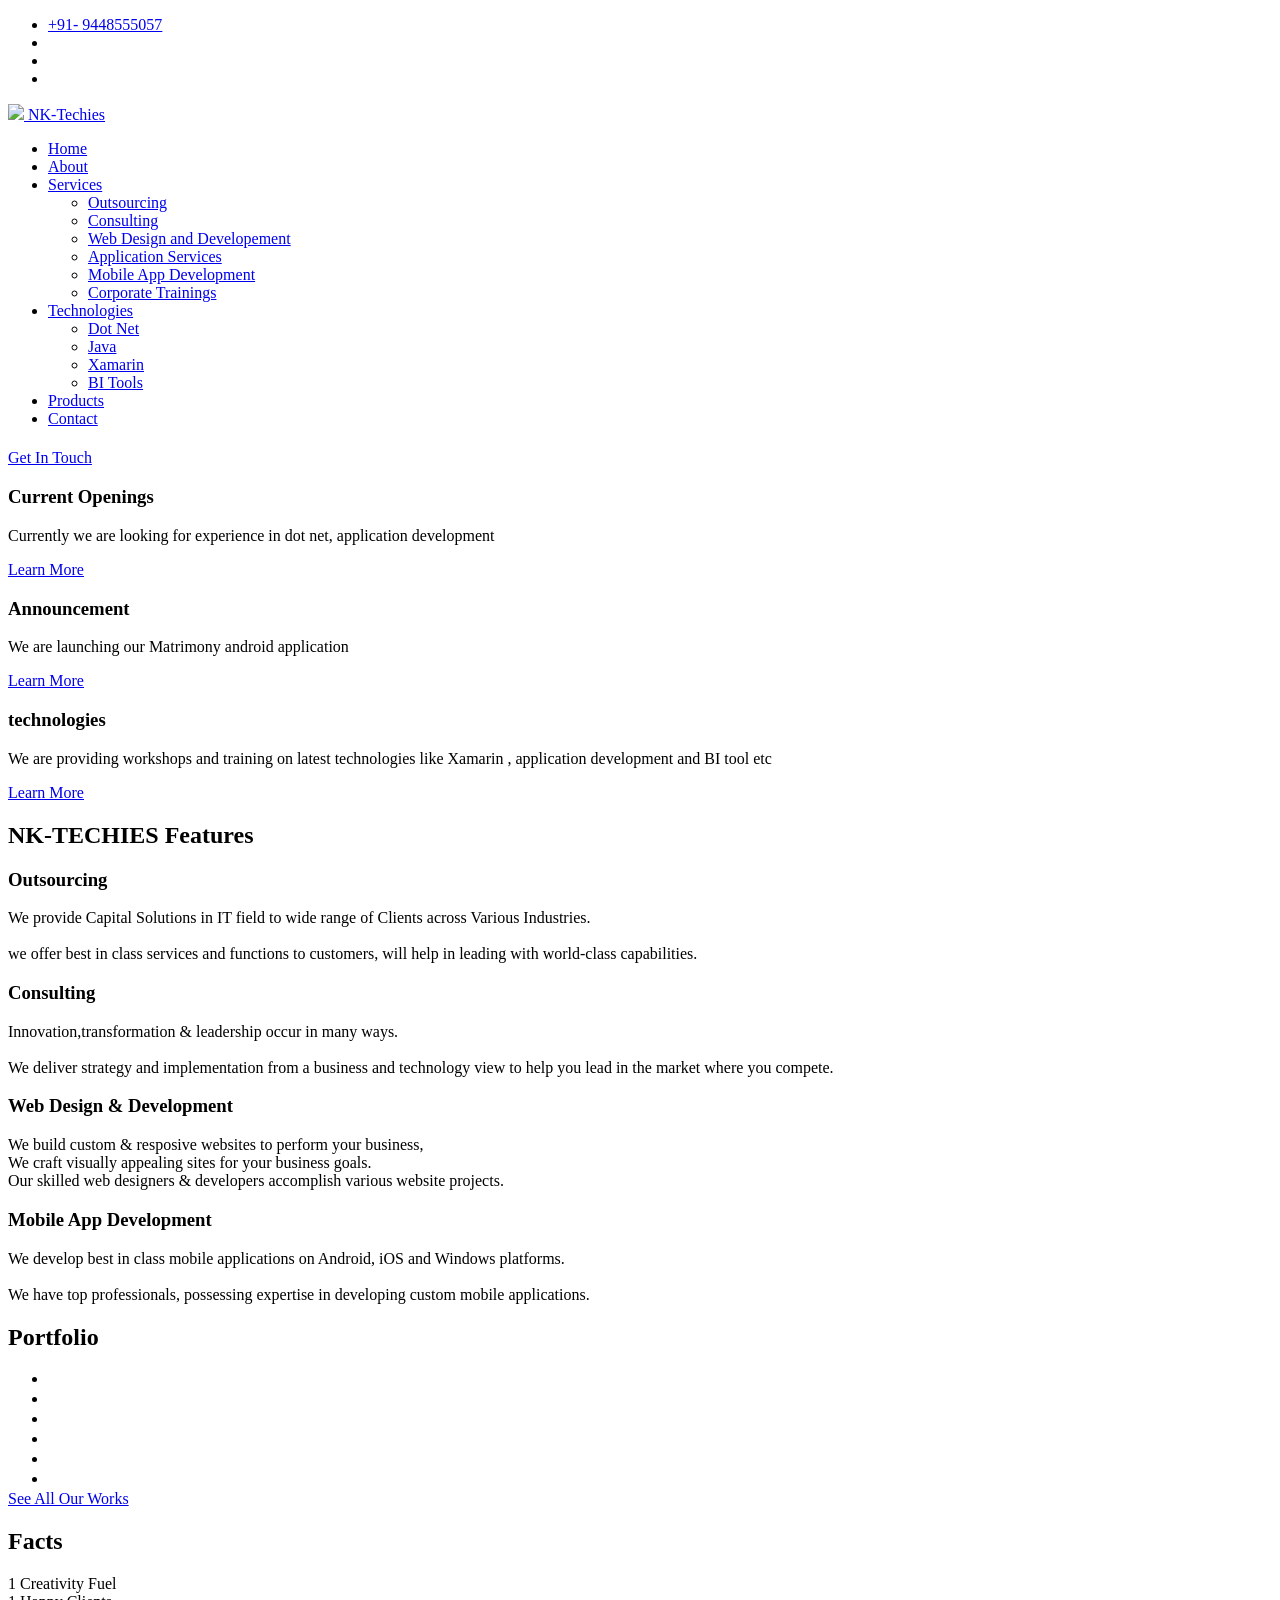
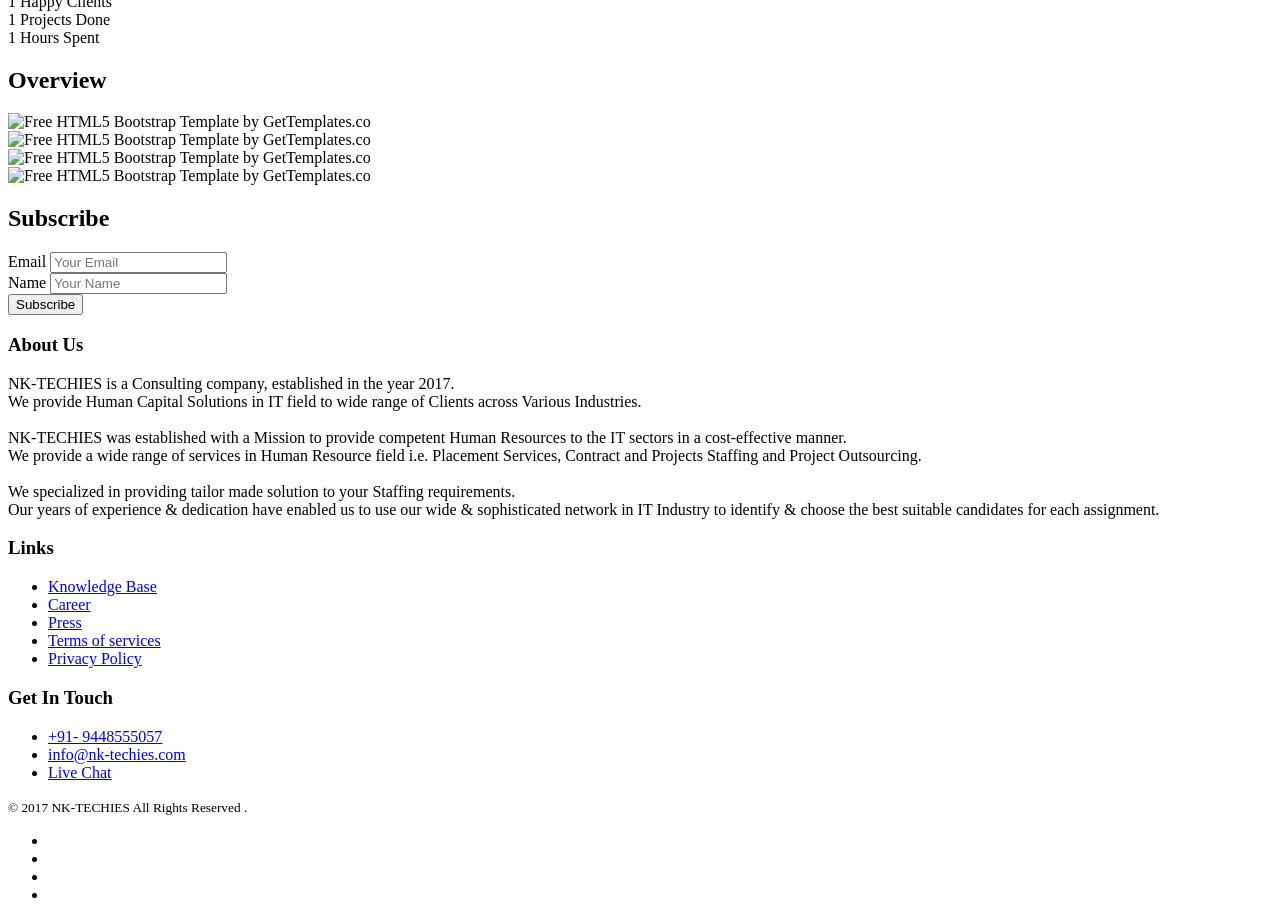
==== index.html @ 0dbfca20 "Add files via upload" ====
<!DOCTYPE HTML>
<!--
	NK-TECHIES by gettemplates.co
	Twitter: http://twitter.com/gettemplateco
	URL: http://gettemplates.co
-->
<html>
	<head>
	<meta charset="utf-8">
	<meta http-equiv="X-UA-Compatible" content="IE=edge">
	<title>NK-TECHIES &mdash; Free Website Template, Free HTML5 Template by gettemplates.co</title>
	<meta name="viewport" content="width=device-width, initial-scale=1">
	<meta name="description" content="Free HTML5 Website Template by gettemplates.co" />
	<meta name="keywords" content="free website templates, free html5, free template, free bootstrap, free website template, html5, css3, mobile first, responsive" />
	<meta name="author" content="gettemplates.co" />

  	<!-- Facebook and Twitter integration -->
	<meta property="og:title" content=""/>
	<meta property="og:image" content=""/>
	<meta property="og:url" content=""/>
	<meta property="og:site_name" content=""/>
	<meta property="og:description" content=""/>
	<meta name="twitter:title" content="" />
	<meta name="twitter:image" content="" />
	<meta name="twitter:url" content="" />
	<meta name="twitter:card" content="" />

	<!-- <link href="https://fonts.googleapis.com/css?family=Droid+Sans" rel="stylesheet"> -->
	
	<!-- Animate.css -->
	<link rel="stylesheet" href="css/animate.css">
	<!-- Icomoon Icon Fonts-->
	<link rel="stylesheet" href="css/icomoon.css">
	<!-- Themify Icons-->
	<link rel="stylesheet" href="css/themify-icons.css">
	<!-- Bootstrap  -->
	<link rel="stylesheet" href="css/bootstrap.css">

	<!-- Magnific Popup -->
	<link rel="stylesheet" href="css/magnific-popup.css">

	<!-- Owl Carousel  -->
	<link rel="stylesheet" href="css/owl.carousel.min.css">
	<link rel="stylesheet" href="css/owl.theme.default.min.css">

	<!-- Theme style  -->
	<link rel="stylesheet" href="css/style.css">

	<!-- Modernizr JS -->
	<script src="js/modernizr-2.6.2.min.js"></script>
	<!-- FOR IE9 below -->
	<!--[if lt IE 9]>
	<script src="js/respond.min.js"></script>
	<![endif]-->

	</head>
	<body>
		
	<div class="gtco-loader"></div>
	
	<div id="page">
	<nav class="gtco-nav" role="navigation">
		<div class="gtco-container">
			<div class="row">
				<div class="col-md-12 text-right gtco-contact">
					<ul class="">
						<li><a href="#"><i class="ti-mobile"></i> +91- 9448555057 </a></li>
						<li><a href="http://twitter.com/"><i class="ti-twitter-alt"></i> </a></li>
						<li><a href="Mspatil@gmail.com/"><i class="icon-mail2"></i></a></li>
						<li><a href="http://www.facebook.com/"><i class="ti-facebook"></i></a></li>
					</ul>
				</div>
			</div>
			<div class="row">
				<div class="col-sm-4 col-xs-12">
					<div id="gtco-logo"><a href="index.html"><img src="images/logo.png"> NK-Techies <em></em></a></div>
				</div>
				<div class="col-xs-8 text-right menu-1">
					<ul>
						<li class="active"><a href="index.html">Home</a></li>
						<li><a href="about.html">About</a></li>
						<li class="has-dropdown">
							<a href="services.html">Services</a>
							<ul class="dropdown">
								<li><a href="#">Outsourcing</a></li>
								<li><a href="#">Consulting</a></li>
								<li><a href="#">Web Design and Developement</a></li>
								<li><a href="#">Application Services</a></li>
                                <li><a href="#">Mobile App Development</a></li>
                                <li><a href="#">Corporate Trainings</a></li>
                            </ul>
						</li>
						<li class="has-dropdown">
							<a href="#">Technologies</a>
							<ul class="dropdown">
								<li><a href="#">Dot Net</a></li>
								<li><a href="#">Java</a></li>
								<li><a href="#">Xamarin</a></li>
								<li><a href="#">BI Tools</a></li>
							</ul>
						</li>
						<li><a href="portfolio.html">Products</a></li>
						<li><a href="contact.html">Contact</a></li>
					</ul>
				</div>
			</div>
			
		</div>
	</nav>

	<header id="gtco-header" class="gtco-cover" role="banner" style="background-image:url(images/img_bg_10.jpg);">
		<div class="overlay"></div>
		<div class="gtco-container">
			<div class="row">
				<div class="col-md-12 col-md-offset-0 text-left">
					<div class="display-t">
						<div class="display-tc">
							<h1 class="animate-box" data-animate-effect="fadeInUp"></h1>
							<p class="animate-box" data-animate-effect="fadeInUp"><a href="contact.html" class="btn btn-white btn-lg btn-outline">Get In Touch</a></p>
						</div>
					</div>
				</div>
			</div>
		</div>
	</header>

	<div id="gtco-features-3">
		<div class="gtco-container">
			<div class="gtco-flex">
				<div class="feature feature-1 animate-box" data-animate-effect="fadeInUp">
					<div class="feature-inner">
						<span class="icon">
							<i class="ti-search"></i>
						</span>
						<h3>Current Openings</h3>
						<p>Currently we are looking for experience in dot net, application development</p>
						<p><a href="#" class="btn btn-white btn-outline">Learn More</a></p>
					</div>
				</div>
				<div class="feature feature-2 animate-box" data-animate-effect="fadeInUp">
					<div class="feature-inner">
						<span class="icon">
							<i class="ti-announcement"></i>
						</span>
						<h3>Announcement</h3>
						<p>We are launching our Matrimony android application</p>
						<p><a href="#" class="btn btn-white btn-outline">Learn More</a></p>
					</div>
				</div>
				<div class="feature feature-3 animate-box" data-animate-effect="fadeInUp">
					<div class="feature-inner">
						<span class="icon">
							<i class="ti-timer"></i>
						</span>
						<h3>technologies</h3>
						<p>We are providing workshops and training on latest technologies like Xamarin , application development and BI tool etc</p>
						<p><a href="#" class="btn btn-white btn-outline">Learn More</a></p>
					</div>
				</div>
			</div>
		</div>
	</div>
	
	<div id="gtco-features">
		<div class="gtco-container">
			<div class="row">
				<div class="col-md-8 col-md-offset-2 text-center gtco-heading animate-box">
					<h2>NK-TECHIES Features</h2>
				</div>
			</div>
			<div class="row">
				<div class="col-md-3 col-sm-6">
					<div class="feature-center animate-box" data-animate-effect="fadeIn">
						<span class="icon">
							<i class="ti-vector"></i>
						</span>
						<h3>Outsourcing</h3>
						<p>We provide Capital Solutions in IT field to wide range of Clients across Various Industries.<br><br> we offer best in class services and functions to customers, will help in leading with world-class capabilities. 
</p>
					</div>
				</div>
				<div class="col-md-3 col-sm-6">
					<div class="feature-center animate-box" data-animate-effect="fadeIn">
						<span class="icon">
							<i class="ti-tablet"></i>
						</span>
						<h3>Consulting</h3>
						<p>Innovation,transformation & leadership occur in many ways.<br><br>We deliver strategy and implementation from a business and technology view to help you lead in the market where you compete.</p>
					</div>
				</div>
				<div class="col-md-3 col-sm-6">
					<div class="feature-center animate-box" data-animate-effect="fadeIn">
						<span class="icon">
							<i class="ti-settings"></i>
						</span>
						<h3>Web Design & Development</h3>
						<p>We build custom & resposive websites to perform your business,<br>We craft visually appealing sites for your business goals.<br>Our skilled web designers & developers accomplish various website projects.</p></p>
					</div>
				</div>
				<div class="col-md-3 col-sm-6">
					<div class="feature-center animate-box" data-animate-effect="fadeIn">
						<span class="icon">
							<i class="ti-ruler-pencil"></i>
						</span>
						<h3>Mobile App Development</h3>
						<p>We develop best in class mobile applications on Android, iOS and Windows platforms.<br><br>We have top professionals, possessing expertise in developing custom mobile applications.</p>
					</div>
				</div>
			</div>
		</div>
	</div>

	<div id="gtco-portfolio" class="gtco-section">
		<div class="gtco-container">
			<div class="row">
				<div class="col-md-8 col-md-offset-2 text-center gtco-heading animate-box">
					<h2>Portfolio</h2>
				</div>
			</div>

			<div class="row row-pb-md">
				<div class="col-md-12">
					<ul id="gtco-portfolio-list">
						<li class="two-third animate-box" data-animate-effect="fadeIn" style="background-image: url(images/img_13.jpg); "> 
							<a href="#" class="color-1">
								<div class="case-studies-summary">
								</div>
							</a>
						</li>
						<li class="one-third animate-box" data-animate-effect="fadeIn" style="background-image: url(images/img_14.jpg); ">
							<a href="#" class="color-2">
								<div class="case-studies-summary">
								</div>
							</a>
						</li>


						<li class="one-half animate-box" data-animate-effect="fadeIn" style="background-image: url(images/img_12.jpg); ">
							<a href="#" class="color-3">
								<div class="case-studies-summary">
								</div>
							</a>
						</li>
						<li class="one-half animate-box" data-animate-effect="fadeIn" style="background-image: url(images/img_11.jpg); ">
							<a href="#" class="color-4">
								<div class="case-studies-summary">
								</div>
							</a>
						</li>

						<li class="one-third animate-box" data-animate-effect="fadeIn" style="background-image: url(images/img_16.jpg); "> 
							<a href="#" class="color-5">
								<div class="case-studies-summary">
								</div>
							</a>
						</li>
						<li class="two-third animate-box" data-animate-effect="fadeIn" style="background-image: url(images/img_15.jpg); ">
							<a href="#" class="color-6">
								<div class="case-studies-summary">
								</div>
							</a>
						</li>
					</ul>		
				</div>
			</div>

			<div class="row">
				<div class="col-md-4 col-md-offset-4 text-center animate-box">
					<a href="#" class="btn btn-white btn-outline btn-lg btn-block">See All Our Works</a>
				</div>
			</div>

			
		</div>
	</div>

	<div id="gtco-counter" class="gtco-section">
		<div class="gtco-container">

			<div class="row">
				<div class="col-md-8 col-md-offset-2 text-center gtco-heading animate-box">
					<h2>Facts</h2>
				</div>
			</div>

			<div class="row">
				
				<div class="col-md-3 col-sm-6 animate-box" data-animate-effect="fadeInLeft">
					<div class="feature-center">
						<span class="icon">
							<i class="ti-settings"></i>
						</span>
						<span class="counter js-counter" data-from="0" data-to="22070" data-speed="5000" data-refresh-interval="50">1</span>
						<span class="counter-label">Creativity Fuel</span>

					</div>
				</div>
				<div class="col-md-3 col-sm-6 animate-box" data-animate-effect="fadeInLeft">
					<div class="feature-center">
						<span class="icon">
							<i class="ti-face-smile"></i>
						</span>
						<span class="counter js-counter" data-from="0" data-to="97" data-speed="5000" data-refresh-interval="50">1</span>
						<span class="counter-label">Happy Clients</span>
					</div>
				</div>
				<div class="col-md-3 col-sm-6 animate-box" data-animate-effect="fadeInLeft">
					<div class="feature-center">
						<span class="icon">
							<i class="ti-briefcase"></i>
						</span>
						<span class="counter js-counter" data-from="0" data-to="402" data-speed="5000" data-refresh-interval="50">1</span>
						<span class="counter-label">Projects Done</span>
					</div>
				</div>
				<div class="col-md-3 col-sm-6 animate-box" data-animate-effect="fadeInLeft">
					<div class="feature-center">
						<span class="icon">
							<i class="ti-time"></i>
						</span>
						<span class="counter js-counter" data-from="0" data-to="212023" data-speed="5000" data-refresh-interval="50">1</span>
						<span class="counter-label">Hours Spent</span>

					</div>
				</div>
					
			</div>
		</div>
	</div>

	<div id="gtco-products">
		<div class="gtco-container">
			<div class="row animate-box">
				<div class="col-md-8 col-md-offset-2 text-center gtco-heading animate-box">
					<h2>Overview</h2>
				</div>
			</div>
			<div class="row animate-box">
				<div class="owl-carousel owl-carousel-carousel">
					<div class="item">
						<img src="images/img_7.jpg" alt="Free HTML5 Bootstrap Template by GetTemplates.co">
					</div>
					<div class="item">
						<img src="images/img_8.jpg" alt="Free HTML5 Bootstrap Template by GetTemplates.co">
					</div>
					<div class="item">
						<img src="images/img_9.jpg" alt="Free HTML5 Bootstrap Template by GetTemplates.co">
					</div>
					<div class="item">
						<img src="images/img_10.jpg" alt="Free HTML5 Bootstrap Template by GetTemplates.co">
					</div>
				</div>
			</div>
		</div>
	</div>

	

	<div id="gtco-subscribe">
		<div class="gtco-container">
			<div class="row animate-box">
				<div class="col-md-8 col-md-offset-2 text-center gtco-heading">
					<h2>Subscribe</h2>
				</div>
			</div>
			<div class="row animate-box">
				<div class="col-md-12">
					<form class="form-inline">
						<div class="col-md-4 col-sm-4">
							<div class="form-group">
								<label for="email" class="sr-only">Email</label>
								<input type="email" class="form-control" id="email" placeholder="Your Email">
							</div>
						</div>
						<div class="col-md-4 col-sm-4">
							<div class="form-group">
								<label for="name" class="sr-only">Name</label>
								<input type="text" class="form-control" id="name" placeholder="Your Name">
							</div>
						</div>
						<div class="col-md-4 col-sm-4">
							<button type="submit" class="btn btn-default btn-block">Subscribe</button>
						</div>
					</form>
				</div>
			</div>
		</div>
	</div>

	<footer id="gtco-footer" role="contentinfo">
		<div class="gtco-container">
			<div class="row row-p	b-md">

				<div class="col-md-4">
					<div class="gtco-widget">
						<h3>About Us</h3>
<p>NK-TECHIES is a Consulting company, established in the year 2017.<br> We provide Human Capital Solutions in IT field to wide range of Clients across Various Industries.<br><br>NK-TECHIES was established with a Mission to provide competent Human Resources to the IT sectors in a cost-effective manner.<br>We provide a wide range of services in Human Resource field i.e. Placement Services, Contract and Projects Staffing and Project Outsourcing.<br><br>We specialized in providing tailor made solution to your Staffing requirements.<BR>Our years of experience & dedication have enabled us to use our wide & sophisticated network in IT Industry to identify & choose the best suitable candidates for each assignment.</p>
					</div>
				</div>

				<div class="col-md-4 col-md-push-1">
					<div class="gtco-widget">
						<h3>Links</h3>
						<ul class="gtco-footer-links">
							<li><a href="#">Knowledge Base</a></li>
							<li><a href="#">Career</a></li>
							<li><a href="#">Press</a></li>
							<li><a href="#">Terms of services</a></li>
							<li><a href="#">Privacy Policy</a></li>
						</ul>
					</div>
				</div>

				<div class="col-md-4">
					<div class="gtco-widget">
						<h3>Get In Touch</h3>
						<ul class="gtco-quick-contact">
							<li><a href="#"><i class="icon-phone"></i>+91- 9448555057</a></li>
							<li><a href="#"><i class="icon-mail2"></i> info@nk-techies.com</a></li>
							<li><a href="#"><i class="icon-chat"></i> Live Chat</a></li>
						</ul>
					</div>
				</div>

			</div>

			<div class="row copyright">
				<div class="col-md-12">
					<p class="pull-left">
						<small class="block">&copy; 2017 NK-TECHIES All Rights Reserved .</small> 
					</p>
					<p class="pull-right">
						<ul class="gtco-social-icons pull-right">
							<li><a href="#"><i class="icon-twitter"></i></a></li>
							<li><a href="#"><i class="icon-facebook"></i></a></li>
							<li><a href="#"><i class="icon-linkedin"></i></a></li>
							<li><a href="#"><i class="icon-dribbble"></i></a></li>
						</ul>
					</p>
				</div>
			</div>

		</div>
	</footer>
	</div>

	<div class="gototop js-top">
		<a href="#" class="js-gotop"><i class="icon-arrow-up"></i></a>
	</div>
	
	<!-- jQuery -->
	<script src="js/jquery.min.js"></script>
	<!-- jQuery Easing -->
	<script src="js/jquery.easing.1.3.js"></script>
	<!-- Bootstrap -->
	<script src="js/bootstrap.min.js"></script>
	<!-- Waypoints -->
	<script src="js/jquery.waypoints.min.js"></script>
	<!-- Carousel -->
	<script src="js/owl.carousel.min.js"></script>
	<!-- countTo -->
	<script src="js/jquery.countTo.js"></script>
	<!-- Magnific Popup -->
	<script src="js/jquery.magnific-popup.min.js"></script>
	<script src="js/magnific-popup-options.js"></script>
	<!-- Main -->
	<script src="js/main.js"></script>

	</body>
</html>
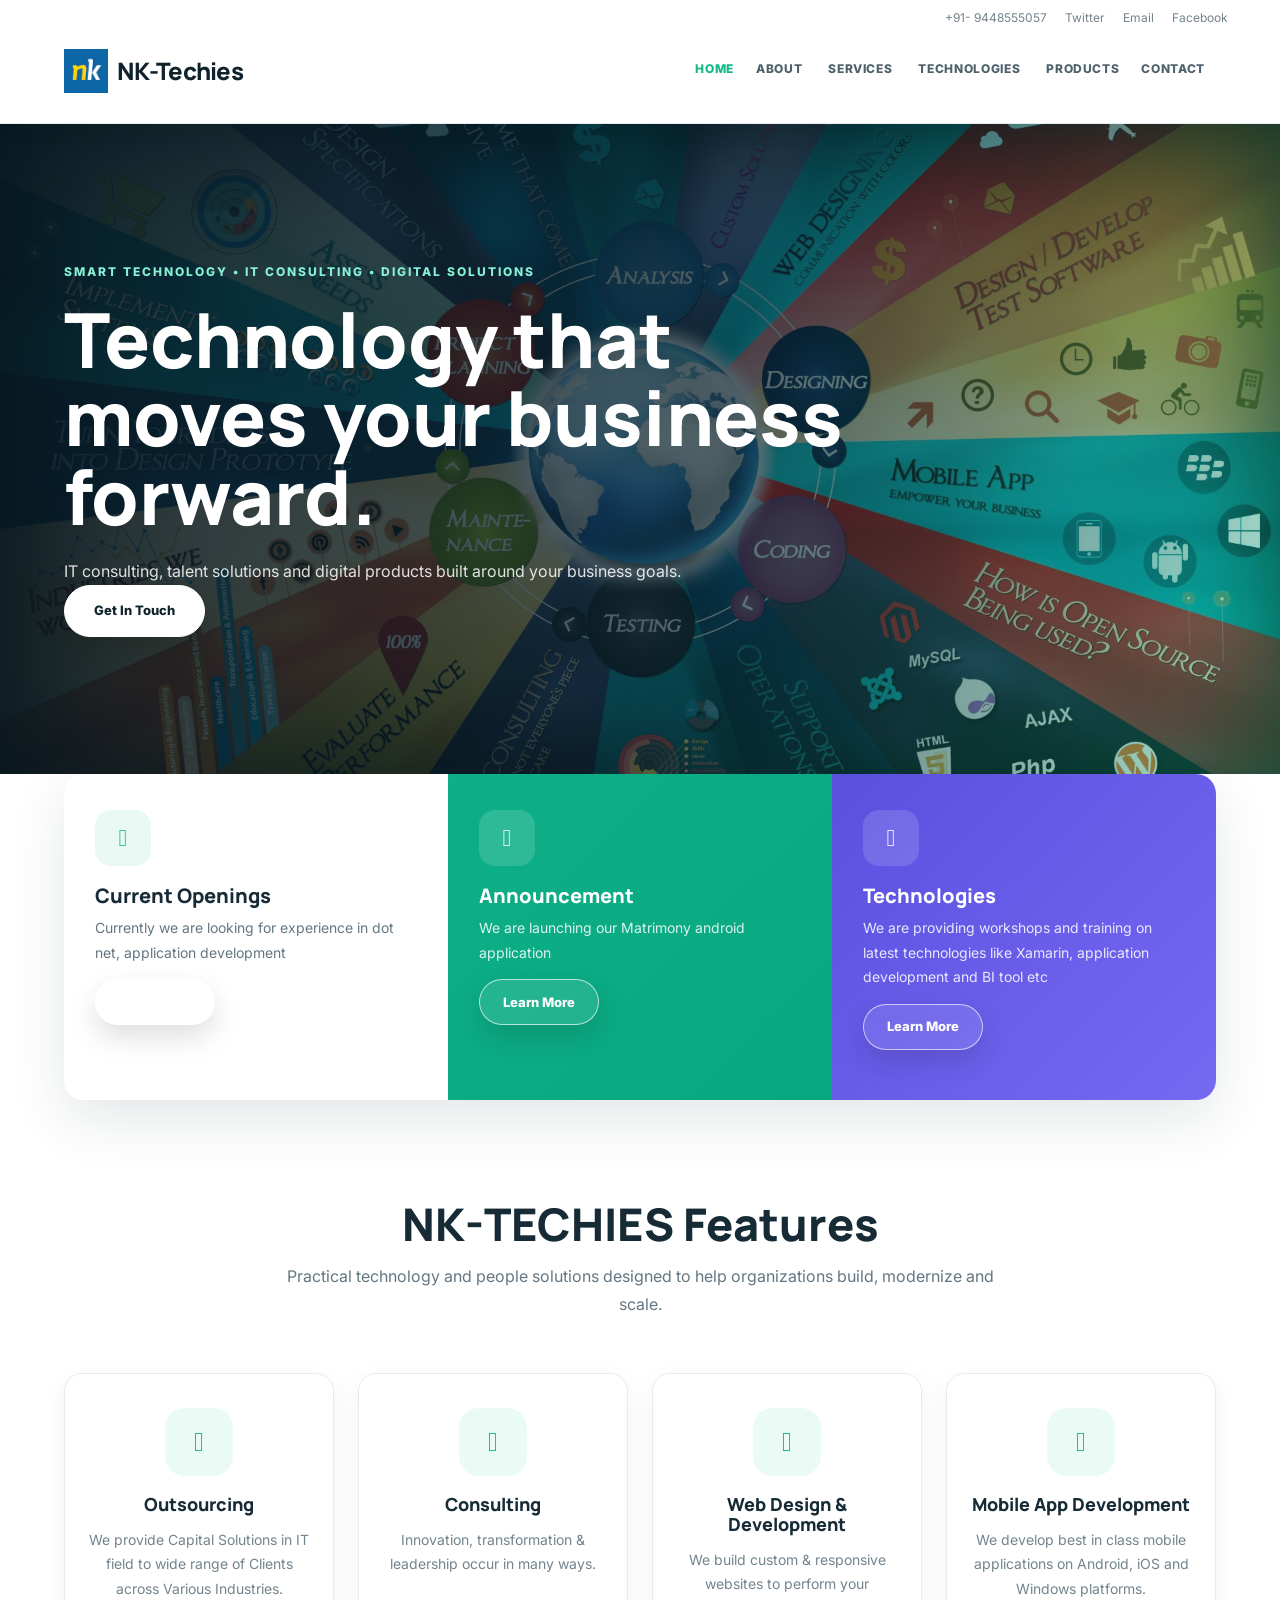
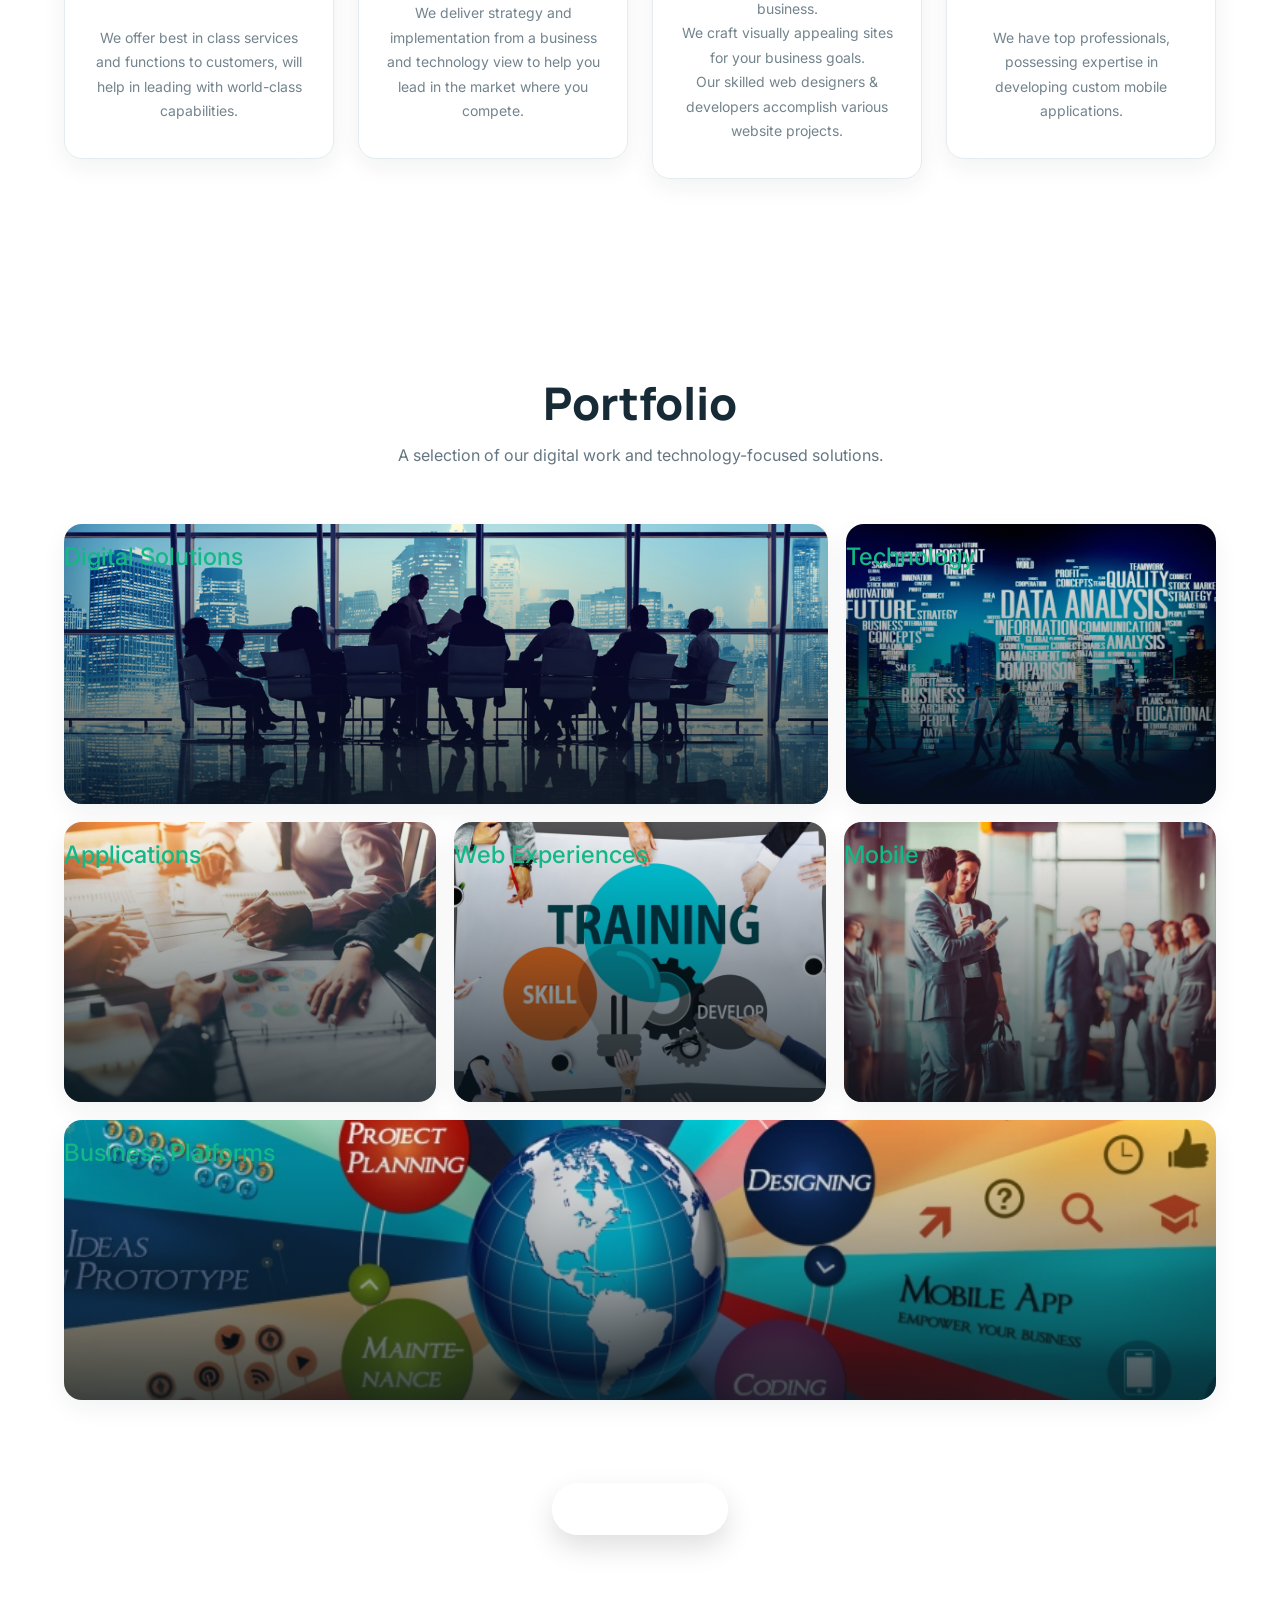
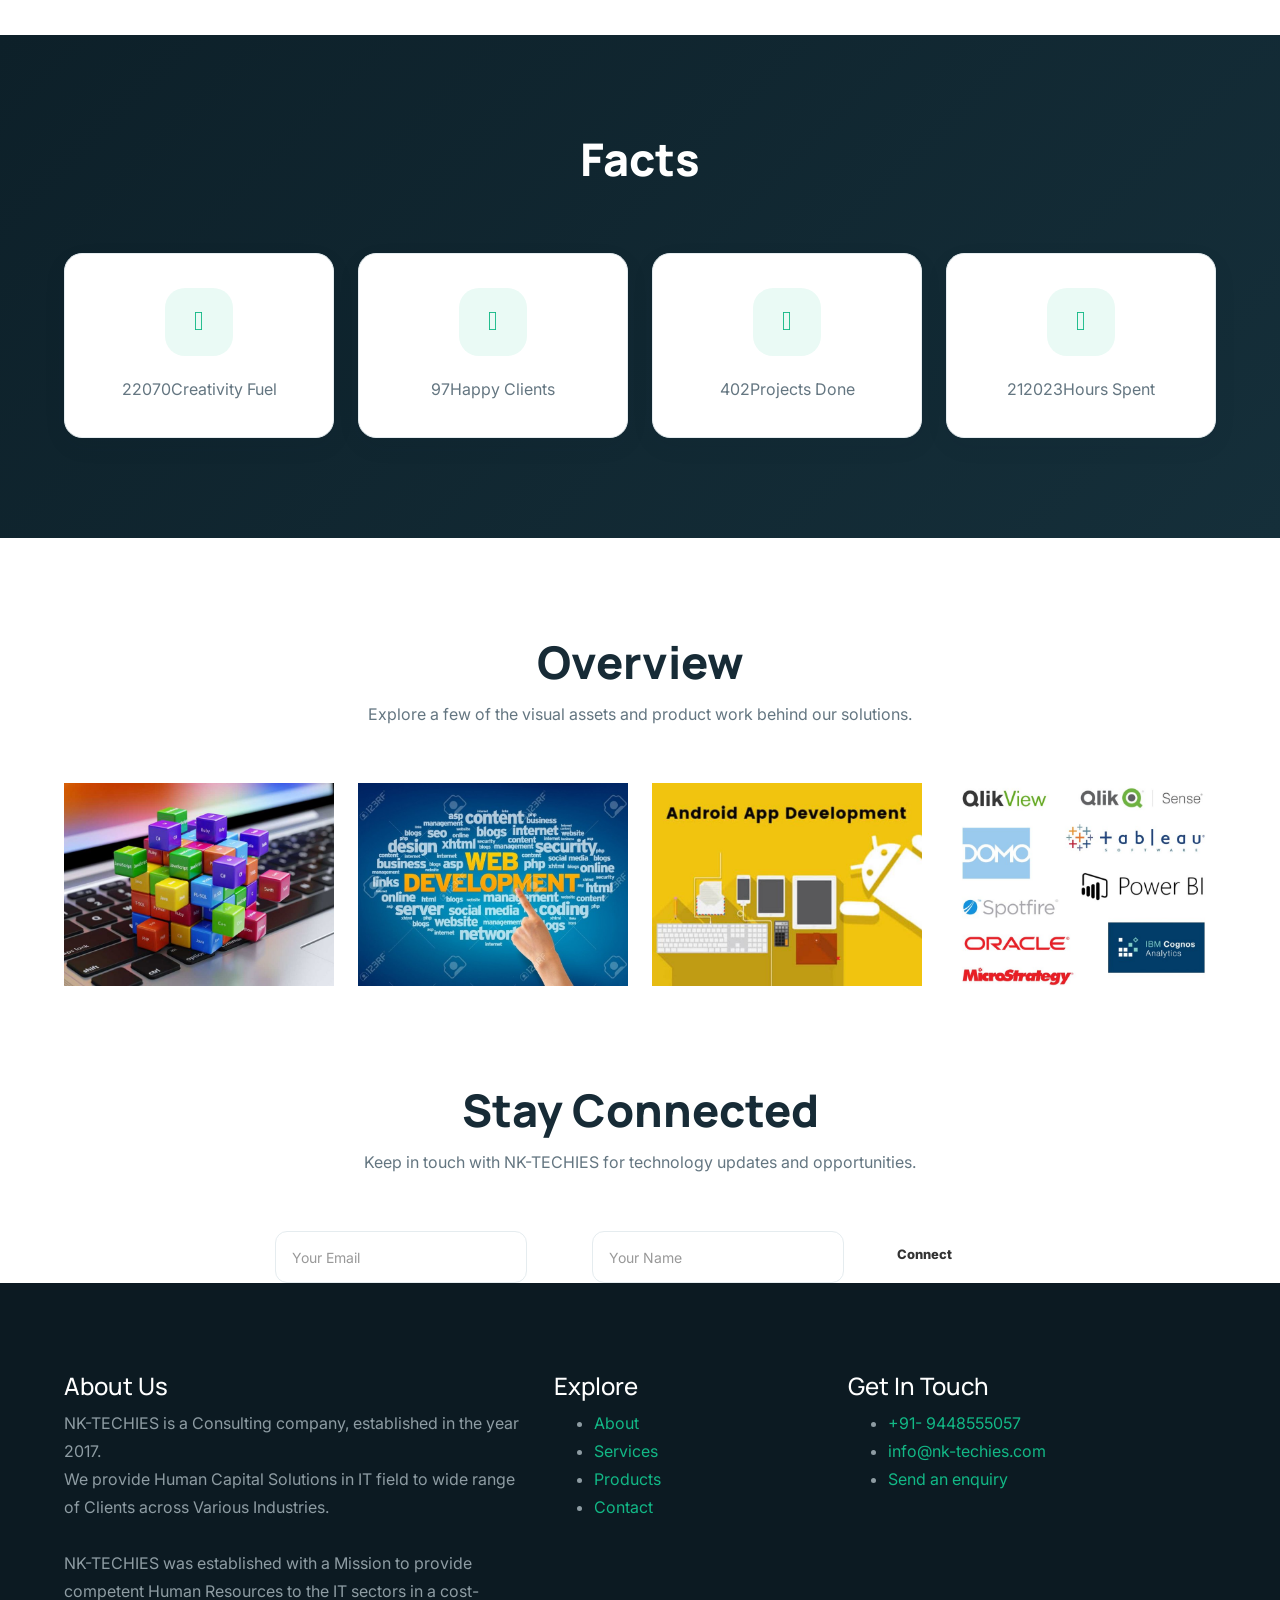
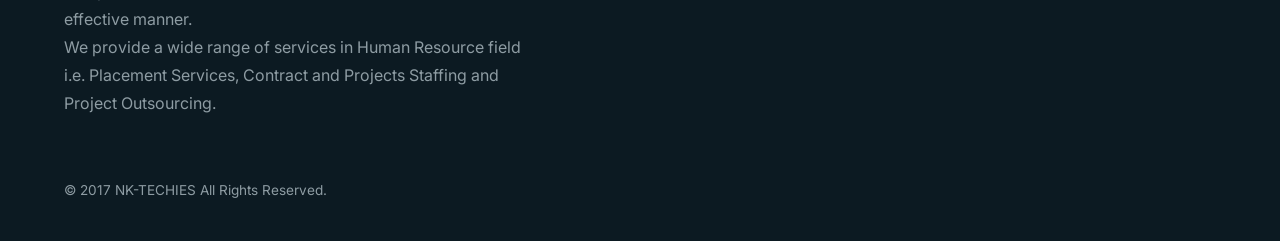
==== commit 3572a75f: "Modernize homepage and fix asset paths" ====
--- a/index.html
+++ b/index.html
@@ -1,471 +1,80 @@
 <!DOCTYPE HTML>
-<!--
-	NK-TECHIES by gettemplates.co
-	Twitter: http://twitter.com/gettemplateco
-	URL: http://gettemplates.co
--->
+<!-- NK-TECHIES modernized website -->
 <html>
 	<head>
 	<meta charset="utf-8">
-	<meta http-equiv="X-UA-Compatible" content="IE=edge">
-	<title>NK-TECHIES &mdash; Free Website Template, Free HTML5 Template by gettemplates.co</title>
 	<meta name="viewport" content="width=device-width, initial-scale=1">
-	<meta name="description" content="Free HTML5 Website Template by gettemplates.co" />
-	<meta name="keywords" content="free website templates, free html5, free template, free bootstrap, free website template, html5, css3, mobile first, responsive" />
-	<meta name="author" content="gettemplates.co" />
-
-  	<!-- Facebook and Twitter integration -->
-	<meta property="og:title" content=""/>
-	<meta property="og:image" content=""/>
-	<meta property="og:url" content=""/>
-	<meta property="og:site_name" content=""/>
-	<meta property="og:description" content=""/>
-	<meta name="twitter:title" content="" />
-	<meta name="twitter:image" content="" />
-	<meta name="twitter:url" content="" />
-	<meta name="twitter:card" content="" />
-
-	<!-- <link href="https://fonts.googleapis.com/css?family=Droid+Sans" rel="stylesheet"> -->
-	
-	<!-- Animate.css -->
-	<link rel="stylesheet" href="css/animate.css">
-	<!-- Icomoon Icon Fonts-->
-	<link rel="stylesheet" href="css/icomoon.css">
-	<!-- Themify Icons-->
-	<link rel="stylesheet" href="css/themify-icons.css">
-	<!-- Bootstrap  -->
-	<link rel="stylesheet" href="css/bootstrap.css">
-
-	<!-- Magnific Popup -->
-	<link rel="stylesheet" href="css/magnific-popup.css">
-
-	<!-- Owl Carousel  -->
-	<link rel="stylesheet" href="css/owl.carousel.min.css">
-	<link rel="stylesheet" href="css/owl.theme.default.min.css">
-
-	<!-- Theme style  -->
+	<title>NK-TECHIES | IT Consulting & Digital Solutions</title>
+	<meta name="description" content="NK-TECHIES provides IT consulting, human capital solutions, web and mobile application development, outsourcing and technology training.">
+	<meta name="theme-color" content="#10232d">
+	<link rel="stylesheet" href="animate.css">
+	<link rel="stylesheet" href="icomoon.css">
+	<link rel="stylesheet" href="themify-icons.css">
+	<link rel="stylesheet" href="bootstrap.css">
+	<link rel="stylesheet" href="magnific-popup.css">
+	<link rel="stylesheet" href="owl.carousel.min.css">
+	<link rel="stylesheet" href="owl.theme.default.min.css">
 	<link rel="stylesheet" href="css/style.css">
-
-	<!-- Modernizr JS -->
-	<script src="js/modernizr-2.6.2.min.js"></script>
-	<!-- FOR IE9 below -->
-	<!--[if lt IE 9]>
-	<script src="js/respond.min.js"></script>
-	<![endif]-->
-
 	</head>
 	<body>
-		
-	<div class="gtco-loader"></div>
-	
 	<div id="page">
 	<nav class="gtco-nav" role="navigation">
 		<div class="gtco-container">
 			<div class="row">
-				<div class="col-md-12 text-right gtco-contact">
-					<ul class="">
-						<li><a href="#"><i class="ti-mobile"></i> +91- 9448555057 </a></li>
-						<li><a href="http://twitter.com/"><i class="ti-twitter-alt"></i> </a></li>
-						<li><a href="Mspatil@gmail.com/"><i class="icon-mail2"></i></a></li>
-						<li><a href="http://www.facebook.com/"><i class="ti-facebook"></i></a></li>
-					</ul>
-				</div>
+				<div class="col-md-12 text-right gtco-contact"><ul><li><a href="tel:+919448555057">+91- 9448555057</a></li><li><a href="#">Twitter</a></li><li><a href="mailto:info@nk-techies.com">Email</a></li><li><a href="#">Facebook</a></li></ul></div>
 			</div>
 			<div class="row">
-				<div class="col-sm-4 col-xs-12">
-					<div id="gtco-logo"><a href="index.html"><img src="images/logo.png"> NK-Techies <em></em></a></div>
-				</div>
-				<div class="col-xs-8 text-right menu-1">
-					<ul>
-						<li class="active"><a href="index.html">Home</a></li>
-						<li><a href="about.html">About</a></li>
-						<li class="has-dropdown">
-							<a href="services.html">Services</a>
-							<ul class="dropdown">
-								<li><a href="#">Outsourcing</a></li>
-								<li><a href="#">Consulting</a></li>
-								<li><a href="#">Web Design and Developement</a></li>
-								<li><a href="#">Application Services</a></li>
-                                <li><a href="#">Mobile App Development</a></li>
-                                <li><a href="#">Corporate Trainings</a></li>
-                            </ul>
-						</li>
-						<li class="has-dropdown">
-							<a href="#">Technologies</a>
-							<ul class="dropdown">
-								<li><a href="#">Dot Net</a></li>
-								<li><a href="#">Java</a></li>
-								<li><a href="#">Xamarin</a></li>
-								<li><a href="#">BI Tools</a></li>
-							</ul>
-						</li>
-						<li><a href="portfolio.html">Products</a></li>
-						<li><a href="contact.html">Contact</a></li>
-					</ul>
-				</div>
+				<div class="col-sm-4 col-xs-12"><div id="gtco-logo"><a href="index.html"><img src="logo.png" alt="NK-Techies logo"> NK-Techies</a></div></div>
+				<div class="col-xs-8 text-right menu-1"><ul>
+					<li class="active"><a href="index.html">Home</a></li><li><a href="about.html">About</a></li>
+					<li class="has-dropdown"><a href="services.html">Services</a><ul class="dropdown"><li><a href="services.html">Outsourcing</a></li><li><a href="services.html">Consulting</a></li><li><a href="services.html">Web Design and Development</a></li><li><a href="services.html">Application Services</a></li><li><a href="services.html">Mobile App Development</a></li><li><a href="services.html">Corporate Trainings</a></li></ul></li>
+					<li class="has-dropdown"><a href="services.html">Technologies</a><ul class="dropdown"><li><a href="services.html">Dot Net</a></li><li><a href="services.html">Java</a></li><li><a href="services.html">Xamarin</a></li><li><a href="services.html">BI Tools</a></li></ul></li>
+					<li><a href="portfolio.html">Products</a></li><li><a href="contact.html">Contact</a></li>
+				</ul></div>
 			</div>
-			
 		</div>
 	</nav>
 
-	<header id="gtco-header" class="gtco-cover" role="banner" style="background-image:url(images/img_bg_10.jpg);">
-		<div class="overlay"></div>
-		<div class="gtco-container">
-			<div class="row">
-				<div class="col-md-12 col-md-offset-0 text-left">
-					<div class="display-t">
-						<div class="display-tc">
-							<h1 class="animate-box" data-animate-effect="fadeInUp"></h1>
-							<p class="animate-box" data-animate-effect="fadeInUp"><a href="contact.html" class="btn btn-white btn-lg btn-outline">Get In Touch</a></p>
-						</div>
-					</div>
-				</div>
-			</div>
-		</div>
+	<header id="gtco-header" class="gtco-cover" role="banner" style="background-image:url(img_bg_10.jpg);">
+		<div class="overlay"></div><div class="gtco-container"><div class="row"><div class="col-md-12"><div class="display-t"><div class="display-tc">
+			<h1>Technology that moves your business forward.</h1><p>IT consulting, talent solutions and digital products built around your business goals.</p><p><a href="contact.html" class="btn btn-white btn-lg">Get In Touch</a></p>
+		</div></div></div></div></div>
 	</header>
 
-	<div id="gtco-features-3">
-		<div class="gtco-container">
-			<div class="gtco-flex">
-				<div class="feature feature-1 animate-box" data-animate-effect="fadeInUp">
-					<div class="feature-inner">
-						<span class="icon">
-							<i class="ti-search"></i>
-						</span>
-						<h3>Current Openings</h3>
-						<p>Currently we are looking for experience in dot net, application development</p>
-						<p><a href="#" class="btn btn-white btn-outline">Learn More</a></p>
-					</div>
-				</div>
-				<div class="feature feature-2 animate-box" data-animate-effect="fadeInUp">
-					<div class="feature-inner">
-						<span class="icon">
-							<i class="ti-announcement"></i>
-						</span>
-						<h3>Announcement</h3>
-						<p>We are launching our Matrimony android application</p>
-						<p><a href="#" class="btn btn-white btn-outline">Learn More</a></p>
-					</div>
-				</div>
-				<div class="feature feature-3 animate-box" data-animate-effect="fadeInUp">
-					<div class="feature-inner">
-						<span class="icon">
-							<i class="ti-timer"></i>
-						</span>
-						<h3>technologies</h3>
-						<p>We are providing workshops and training on latest technologies like Xamarin , application development and BI tool etc</p>
-						<p><a href="#" class="btn btn-white btn-outline">Learn More</a></p>
-					</div>
-				</div>
-			</div>
-		</div>
+	<div id="gtco-features-3"><div class="gtco-container"><div class="gtco-flex">
+		<div class="feature feature-1"><div class="feature-inner"><span class="icon"><i class="ti-search"></i></span><h3>Current Openings</h3><p>Currently we are looking for experience in dot net, application development</p><p><a href="contact.html" class="btn btn-white btn-outline">Learn More</a></p></div></div>
+		<div class="feature feature-2"><div class="feature-inner"><span class="icon"><i class="ti-announcement"></i></span><h3>Announcement</h3><p>We are launching our Matrimony android application</p><p><a href="portfolio.html" class="btn btn-white btn-outline">Learn More</a></p></div></div>
+		<div class="feature feature-3"><div class="feature-inner"><span class="icon"><i class="ti-timer"></i></span><h3>Technologies</h3><p>We are providing workshops and training on latest technologies like Xamarin, application development and BI tool etc</p><p><a href="services.html" class="btn btn-white btn-outline">Learn More</a></p></div></div>
+	</div></div></div>
+
+	<div id="gtco-features"><div class="gtco-container"><div class="row"><div class="col-md-8 col-md-offset-2 text-center gtco-heading"><h2>NK-TECHIES Features</h2><p>Practical technology and people solutions designed to help organizations build, modernize and scale.</p></div></div><div class="row">
+		<div class="col-md-3 col-sm-6"><div class="feature-center"><span class="icon"><i class="ti-vector"></i></span><h3>Outsourcing</h3><p>We provide Capital Solutions in IT field to wide range of Clients across Various Industries.<br><br>We offer best in class services and functions to customers, will help in leading with world-class capabilities.</p></div></div>
+		<div class="col-md-3 col-sm-6"><div class="feature-center"><span class="icon"><i class="ti-tablet"></i></span><h3>Consulting</h3><p>Innovation, transformation & leadership occur in many ways.<br><br>We deliver strategy and implementation from a business and technology view to help you lead in the market where you compete.</p></div></div>
+		<div class="col-md-3 col-sm-6"><div class="feature-center"><span class="icon"><i class="ti-settings"></i></span><h3>Web Design & Development</h3><p>We build custom & responsive websites to perform your business.<br>We craft visually appealing sites for your business goals.<br>Our skilled web designers & developers accomplish various website projects.</p></div></div>
+		<div class="col-md-3 col-sm-6"><div class="feature-center"><span class="icon"><i class="ti-ruler-pencil"></i></span><h3>Mobile App Development</h3><p>We develop best in class mobile applications on Android, iOS and Windows platforms.<br><br>We have top professionals, possessing expertise in developing custom mobile applications.</p></div></div>
+	</div></div></div>
+
+	<div id="gtco-portfolio" class="gtco-section"><div class="gtco-container"><div class="row"><div class="col-md-8 col-md-offset-2 text-center gtco-heading"><h2>Portfolio</h2><p>A selection of our digital work and technology-focused solutions.</p></div></div><div class="row row-pb-md"><div class="col-md-12"><ul id="gtco-portfolio-list">
+		<li class="two-third" style="background-image:url(img_13.jpg)"><a href="portfolio.html"><div class="case-studies-summary"><h3>Digital Solutions</h3></div></a></li>
+		<li class="one-third" style="background-image:url(img_14.jpg)"><a href="portfolio.html"><div class="case-studies-summary"><h3>Technology</h3></div></a></li>
+		<li class="one-half" style="background-image:url(img_12.jpg)"><a href="portfolio.html"><div class="case-studies-summary"><h3>Applications</h3></div></a></li>
+		<li class="one-half" style="background-image:url(img_11.jpg)"><a href="portfolio.html"><div class="case-studies-summary"><h3>Web Experiences</h3></div></a></li>
+		<li class="one-third" style="background-image:url(img_16.jpg)"><a href="portfolio.html"><div class="case-studies-summary"><h3>Mobile</h3></div></a></li>
+		<li class="two-third" style="background-image:url(img_15.jpg)"><a href="portfolio.html"><div class="case-studies-summary"><h3>Business Platforms</h3></div></a></li>
+	</ul></div></div><div class="row"><div class="col-md-4 col-md-offset-4 text-center"><a href="portfolio.html" class="btn btn-white btn-outline btn-lg btn-block">See All Our Works</a></div></div></div></div>
+
+	<div id="gtco-counter" class="gtco-section"><div class="gtco-container"><div class="row"><div class="col-md-8 col-md-offset-2 text-center gtco-heading"><h2>Facts</h2></div></div><div class="row">
+		<div class="col-md-3 col-sm-6"><div class="feature-center"><span class="icon"><i class="ti-settings"></i></span><span class="counter">22070</span><span class="counter-label">Creativity Fuel</span></div></div>
+		<div class="col-md-3 col-sm-6"><div class="feature-center"><span class="icon"><i class="ti-face-smile"></i></span><span class="counter">97</span><span class="counter-label">Happy Clients</span></div></div>
+		<div class="col-md-3 col-sm-6"><div class="feature-center"><span class="icon"><i class="ti-briefcase"></i></span><span class="counter">402</span><span class="counter-label">Projects Done</span></div></div>
+		<div class="col-md-3 col-sm-6"><div class="feature-center"><span class="icon"><i class="ti-time"></i></span><span class="counter">212023</span><span class="counter-label">Hours Spent</span></div></div>
+	</div></div></div>
+
+	<div id="gtco-products" class="gtco-section"><div class="gtco-container"><div class="row"><div class="col-md-8 col-md-offset-2 text-center gtco-heading"><h2>Overview</h2><p>Explore a few of the visual assets and product work behind our solutions.</p></div></div><div class="row overview-grid"><div class="col-md-3 col-sm-6"><img src="img_7.jpg" alt="NK-Techies project"></div><div class="col-md-3 col-sm-6"><img src="img_8.jpg" alt="NK-Techies project"></div><div class="col-md-3 col-sm-6"><img src="img_9.jpg" alt="NK-Techies project"></div><div class="col-md-3 col-sm-6"><img src="img_10.jpg" alt="NK-Techies project"></div></div></div></div>
+
+	<div id="gtco-subscribe"><div class="gtco-container"><div class="row"><div class="col-md-8 col-md-offset-2 text-center gtco-heading"><h2>Stay Connected</h2><p>Keep in touch with NK-TECHIES for technology updates and opportunities.</p></div></div><div class="row"><div class="col-md-8 col-md-offset-2"><form class="form-inline" action="mailto:info@nk-techies.com" method="post" enctype="text/plain"><div class="col-md-5 col-sm-5"><div class="form-group"><label for="email" class="sr-only">Email</label><input type="email" class="form-control" id="email" name="email" placeholder="Your Email" required></div></div><div class="col-md-4 col-sm-4"><div class="form-group"><label for="name" class="sr-only">Name</label><input type="text" class="form-control" id="name" name="name" placeholder="Your Name"></div></div><div class="col-md-3 col-sm-3"><button type="submit" class="btn btn-default btn-block">Connect</button></div></form></div></div></div></div>
+
+	<footer id="gtco-footer" role="contentinfo"><div class="gtco-container"><div class="row row-pb-md"><div class="col-md-5"><div class="gtco-widget"><h3>About Us</h3><p>NK-TECHIES is a Consulting company, established in the year 2017.<br>We provide Human Capital Solutions in IT field to wide range of Clients across Various Industries.<br><br>NK-TECHIES was established with a Mission to provide competent Human Resources to the IT sectors in a cost-effective manner.<br>We provide a wide range of services in Human Resource field i.e. Placement Services, Contract and Projects Staffing and Project Outsourcing.</p></div></div><div class="col-md-3"><div class="gtco-widget"><h3>Explore</h3><ul class="gtco-footer-links"><li><a href="about.html">About</a></li><li><a href="services.html">Services</a></li><li><a href="portfolio.html">Products</a></li><li><a href="contact.html">Contact</a></li></ul></div></div><div class="col-md-4"><div class="gtco-widget"><h3>Get In Touch</h3><ul class="gtco-quick-contact"><li><a href="tel:+919448555057">+91- 9448555057</a></li><li><a href="mailto:info@nk-techies.com">info@nk-techies.com</a></li><li><a href="contact.html">Send an enquiry</a></li></ul></div></div></div><div class="row copyright"><div class="col-md-12"><p><small>&copy; 2017 NK-TECHIES All Rights Reserved.</small></p></div></div></div></footer>
 	</div>
-	
-	<div id="gtco-features">
-		<div class="gtco-container">
-			<div class="row">
-				<div class="col-md-8 col-md-offset-2 text-center gtco-heading animate-box">
-					<h2>NK-TECHIES Features</h2>
-				</div>
-			</div>
-			<div class="row">
-				<div class="col-md-3 col-sm-6">
-					<div class="feature-center animate-box" data-animate-effect="fadeIn">
-						<span class="icon">
-							<i class="ti-vector"></i>
-						</span>
-						<h3>Outsourcing</h3>
-						<p>We provide Capital Solutions in IT field to wide range of Clients across Various Industries.<br><br> we offer best in class services and functions to customers, will help in leading with world-class capabilities. 
-</p>
-					</div>
-				</div>
-				<div class="col-md-3 col-sm-6">
-					<div class="feature-center animate-box" data-animate-effect="fadeIn">
-						<span class="icon">
-							<i class="ti-tablet"></i>
-						</span>
-						<h3>Consulting</h3>
-						<p>Innovation,transformation & leadership occur in many ways.<br><br>We deliver strategy and implementation from a business and technology view to help you lead in the market where you compete.</p>
-					</div>
-				</div>
-				<div class="col-md-3 col-sm-6">
-					<div class="feature-center animate-box" data-animate-effect="fadeIn">
-						<span class="icon">
-							<i class="ti-settings"></i>
-						</span>
-						<h3>Web Design & Development</h3>
-						<p>We build custom & resposive websites to perform your business,<br>We craft visually appealing sites for your business goals.<br>Our skilled web designers & developers accomplish various website projects.</p></p>
-					</div>
-				</div>
-				<div class="col-md-3 col-sm-6">
-					<div class="feature-center animate-box" data-animate-effect="fadeIn">
-						<span class="icon">
-							<i class="ti-ruler-pencil"></i>
-						</span>
-						<h3>Mobile App Development</h3>
-						<p>We develop best in class mobile applications on Android, iOS and Windows platforms.<br><br>We have top professionals, possessing expertise in developing custom mobile applications.</p>
-					</div>
-				</div>
-			</div>
-		</div>
-	</div>
-
-	<div id="gtco-portfolio" class="gtco-section">
-		<div class="gtco-container">
-			<div class="row">
-				<div class="col-md-8 col-md-offset-2 text-center gtco-heading animate-box">
-					<h2>Portfolio</h2>
-				</div>
-			</div>
-
-			<div class="row row-pb-md">
-				<div class="col-md-12">
-					<ul id="gtco-portfolio-list">
-						<li class="two-third animate-box" data-animate-effect="fadeIn" style="background-image: url(images/img_13.jpg); "> 
-							<a href="#" class="color-1">
-								<div class="case-studies-summary">
-								</div>
-							</a>
-						</li>
-						<li class="one-third animate-box" data-animate-effect="fadeIn" style="background-image: url(images/img_14.jpg); ">
-							<a href="#" class="color-2">
-								<div class="case-studies-summary">
-								</div>
-							</a>
-						</li>
-
-
-						<li class="one-half animate-box" data-animate-effect="fadeIn" style="background-image: url(images/img_12.jpg); ">
-							<a href="#" class="color-3">
-								<div class="case-studies-summary">
-								</div>
-							</a>
-						</li>
-						<li class="one-half animate-box" data-animate-effect="fadeIn" style="background-image: url(images/img_11.jpg); ">
-							<a href="#" class="color-4">
-								<div class="case-studies-summary">
-								</div>
-							</a>
-						</li>
-
-						<li class="one-third animate-box" data-animate-effect="fadeIn" style="background-image: url(images/img_16.jpg); "> 
-							<a href="#" class="color-5">
-								<div class="case-studies-summary">
-								</div>
-							</a>
-						</li>
-						<li class="two-third animate-box" data-animate-effect="fadeIn" style="background-image: url(images/img_15.jpg); ">
-							<a href="#" class="color-6">
-								<div class="case-studies-summary">
-								</div>
-							</a>
-						</li>
-					</ul>		
-				</div>
-			</div>
-
-			<div class="row">
-				<div class="col-md-4 col-md-offset-4 text-center animate-box">
-					<a href="#" class="btn btn-white btn-outline btn-lg btn-block">See All Our Works</a>
-				</div>
-			</div>
-
-			
-		</div>
-	</div>
-
-	<div id="gtco-counter" class="gtco-section">
-		<div class="gtco-container">
-
-			<div class="row">
-				<div class="col-md-8 col-md-offset-2 text-center gtco-heading animate-box">
-					<h2>Facts</h2>
-				</div>
-			</div>
-
-			<div class="row">
-				
-				<div class="col-md-3 col-sm-6 animate-box" data-animate-effect="fadeInLeft">
-					<div class="feature-center">
-						<span class="icon">
-							<i class="ti-settings"></i>
-						</span>
-						<span class="counter js-counter" data-from="0" data-to="22070" data-speed="5000" data-refresh-interval="50">1</span>
-						<span class="counter-label">Creativity Fuel</span>
-
-					</div>
-				</div>
-				<div class="col-md-3 col-sm-6 animate-box" data-animate-effect="fadeInLeft">
-					<div class="feature-center">
-						<span class="icon">
-							<i class="ti-face-smile"></i>
-						</span>
-						<span class="counter js-counter" data-from="0" data-to="97" data-speed="5000" data-refresh-interval="50">1</span>
-						<span class="counter-label">Happy Clients</span>
-					</div>
-				</div>
-				<div class="col-md-3 col-sm-6 animate-box" data-animate-effect="fadeInLeft">
-					<div class="feature-center">
-						<span class="icon">
-							<i class="ti-briefcase"></i>
-						</span>
-						<span class="counter js-counter" data-from="0" data-to="402" data-speed="5000" data-refresh-interval="50">1</span>
-						<span class="counter-label">Projects Done</span>
-					</div>
-				</div>
-				<div class="col-md-3 col-sm-6 animate-box" data-animate-effect="fadeInLeft">
-					<div class="feature-center">
-						<span class="icon">
-							<i class="ti-time"></i>
-						</span>
-						<span class="counter js-counter" data-from="0" data-to="212023" data-speed="5000" data-refresh-interval="50">1</span>
-						<span class="counter-label">Hours Spent</span>
-
-					</div>
-				</div>
-					
-			</div>
-		</div>
-	</div>
-
-	<div id="gtco-products">
-		<div class="gtco-container">
-			<div class="row animate-box">
-				<div class="col-md-8 col-md-offset-2 text-center gtco-heading animate-box">
-					<h2>Overview</h2>
-				</div>
-			</div>
-			<div class="row animate-box">
-				<div class="owl-carousel owl-carousel-carousel">
-					<div class="item">
-						<img src="images/img_7.jpg" alt="Free HTML5 Bootstrap Template by GetTemplates.co">
-					</div>
-					<div class="item">
-						<img src="images/img_8.jpg" alt="Free HTML5 Bootstrap Template by GetTemplates.co">
-					</div>
-					<div class="item">
-						<img src="images/img_9.jpg" alt="Free HTML5 Bootstrap Template by GetTemplates.co">
-					</div>
-					<div class="item">
-						<img src="images/img_10.jpg" alt="Free HTML5 Bootstrap Template by GetTemplates.co">
-					</div>
-				</div>
-			</div>
-		</div>
-	</div>
-
-	
-
-	<div id="gtco-subscribe">
-		<div class="gtco-container">
-			<div class="row animate-box">
-				<div class="col-md-8 col-md-offset-2 text-center gtco-heading">
-					<h2>Subscribe</h2>
-				</div>
-			</div>
-			<div class="row animate-box">
-				<div class="col-md-12">
-					<form class="form-inline">
-						<div class="col-md-4 col-sm-4">
-							<div class="form-group">
-								<label for="email" class="sr-only">Email</label>
-								<input type="email" class="form-control" id="email" placeholder="Your Email">
-							</div>
-						</div>
-						<div class="col-md-4 col-sm-4">
-							<div class="form-group">
-								<label for="name" class="sr-only">Name</label>
-								<input type="text" class="form-control" id="name" placeholder="Your Name">
-							</div>
-						</div>
-						<div class="col-md-4 col-sm-4">
-							<button type="submit" class="btn btn-default btn-block">Subscribe</button>
-						</div>
-					</form>
-				</div>
-			</div>
-		</div>
-	</div>
-
-	<footer id="gtco-footer" role="contentinfo">
-		<div class="gtco-container">
-			<div class="row row-p	b-md">
-
-				<div class="col-md-4">
-					<div class="gtco-widget">
-						<h3>About Us</h3>
-<p>NK-TECHIES is a Consulting company, established in the year 2017.<br> We provide Human Capital Solutions in IT field to wide range of Clients across Various Industries.<br><br>NK-TECHIES was established with a Mission to provide competent Human Resources to the IT sectors in a cost-effective manner.<br>We provide a wide range of services in Human Resource field i.e. Placement Services, Contract and Projects Staffing and Project Outsourcing.<br><br>We specialized in providing tailor made solution to your Staffing requirements.<BR>Our years of experience & dedication have enabled us to use our wide & sophisticated network in IT Industry to identify & choose the best suitable candidates for each assignment.</p>
-					</div>
-				</div>
-
-				<div class="col-md-4 col-md-push-1">
-					<div class="gtco-widget">
-						<h3>Links</h3>
-						<ul class="gtco-footer-links">
-							<li><a href="#">Knowledge Base</a></li>
-							<li><a href="#">Career</a></li>
-							<li><a href="#">Press</a></li>
-							<li><a href="#">Terms of services</a></li>
-							<li><a href="#">Privacy Policy</a></li>
-						</ul>
-					</div>
-				</div>
-
-				<div class="col-md-4">
-					<div class="gtco-widget">
-						<h3>Get In Touch</h3>
-						<ul class="gtco-quick-contact">
-							<li><a href="#"><i class="icon-phone"></i>+91- 9448555057</a></li>
-							<li><a href="#"><i class="icon-mail2"></i> info@nk-techies.com</a></li>
-							<li><a href="#"><i class="icon-chat"></i> Live Chat</a></li>
-						</ul>
-					</div>
-				</div>
-
-			</div>
-
-			<div class="row copyright">
-				<div class="col-md-12">
-					<p class="pull-left">
-						<small class="block">&copy; 2017 NK-TECHIES All Rights Reserved .</small> 
-					</p>
-					<p class="pull-right">
-						<ul class="gtco-social-icons pull-right">
-							<li><a href="#"><i class="icon-twitter"></i></a></li>
-							<li><a href="#"><i class="icon-facebook"></i></a></li>
-							<li><a href="#"><i class="icon-linkedin"></i></a></li>
-							<li><a href="#"><i class="icon-dribbble"></i></a></li>
-						</ul>
-					</p>
-				</div>
-			</div>
-
-		</div>
-	</footer>
-	</div>
-
-	<div class="gototop js-top">
-		<a href="#" class="js-gotop"><i class="icon-arrow-up"></i></a>
-	</div>
-	
-	<!-- jQuery -->
-	<script src="js/jquery.min.js"></script>
-	<!-- jQuery Easing -->
-	<script src="js/jquery.easing.1.3.js"></script>
-	<!-- Bootstrap -->
-	<script src="js/bootstrap.min.js"></script>
-	<!-- Waypoints -->
-	<script src="js/jquery.waypoints.min.js"></script>
-	<!-- Carousel -->
-	<script src="js/owl.carousel.min.js"></script>
-	<!-- countTo -->
-	<script src="js/jquery.countTo.js"></script>
-	<!-- Magnific Popup -->
-	<script src="js/jquery.magnific-popup.min.js"></script>
-	<script src="js/magnific-popup-options.js"></script>
-	<!-- Main -->
-	<script src="js/main.js"></script>
-
 	</body>
 </html>
-
--- a/icomoon.css
+++ b/icomoon.css
@@ -0,0 +1,1571 @@
+@font-face {
+  font-family: 'icomoon';
+  src:  url('../fonts/icomoon/icomoon.eot?6iuir');
+  src:  url('../fonts/icomoon/icomoon.eot?6iuir#iefix') format('embedded-opentype'),
+    url('../fonts/icomoon/icomoon.ttf?6iuir') format('truetype'),
+    url('../fonts/icomoon/icomoon.woff?6iuir') format('woff'),
+    url('../fonts/icomoon/icomoon.svg?6iuir#icomoon') format('svg');
+  font-weight: normal;
+  font-style: normal;
+}
+
+[class^="icon-"], [class*=" icon-"] {
+  /* use !important to prevent issues with browser extensions that change fonts */
+  font-family: 'icomoon' !important;
+  speak: none;
+  font-style: normal;
+  font-weight: normal;
+  font-variant: normal;
+  text-transform: none;
+  line-height: 1;
+
+  /* Better Font Rendering =========== */
+  -webkit-font-smoothing: antialiased;
+  -moz-osx-font-smoothing: grayscale;
+}
+
+.icon-eye:before {
+  content: "\e000";
+}
+.icon-paper-clip:before {
+  content: "\e001";
+}
+.icon-mail:before {
+  content: "\e002";
+}
+.icon-toggle:before {
+  content: "\e003";
+}
+.icon-layout:before {
+  content: "\e004";
+}
+.icon-link:before {
+  content: "\e005";
+}
+.icon-bell:before {
+  content: "\e006";
+}
+.icon-lock:before {
+  content: "\e007";
+}
+.icon-unlock:before {
+  content: "\e008";
+}
+.icon-ribbon:before {
+  content: "\e009";
+}
+.icon-image:before {
+  content: "\e010";
+}
+.icon-signal:before {
+  content: "\e011";
+}
+.icon-target:before {
+  content: "\e012";
+}
+.icon-clipboard:before {
+  content: "\e013";
+}
+.icon-clock:before {
+  content: "\e014";
+}
+.icon-watch:before {
+  content: "\e015";
+}
+.icon-air-play:before {
+  content: "\e016";
+}
+.icon-camera:before {
+  content: "\e017";
+}
+.icon-video:before {
+  content: "\e018";
+}
+.icon-disc:before {
+  content: "\e019";
+}
+.icon-printer:before {
+  content: "\e020";
+}
+.icon-monitor:before {
+  content: "\e021";
+}
+.icon-server:before {
+  content: "\e022";
+}
+.icon-cog:before {
+  content: "\e023";
+}
+.icon-heart:before {
+  content: "\e024";
+}
+.icon-paragraph:before {
+  content: "\e025";
+}
+.icon-align-justify:before {
+  content: "\e026";
+}
+.icon-align-left:before {
+  content: "\e027";
+}
+.icon-align-center:before {
+  content: "\e028";
+}
+.icon-align-right:before {
+  content: "\e029";
+}
+.icon-book:before {
+  content: "\e030";
+}
+.icon-layers:before {
+  content: "\e031";
+}
+.icon-stack:before {
+  content: "\e032";
+}
+.icon-stack-2:before {
+  content: "\e033";
+}
+.icon-paper:before {
+  content: "\e034";
+}
+.icon-paper-stack:before {
+  content: "\e035";
+}
+.icon-search:before {
+  content: "\e036";
+}
+.icon-zoom-in:before {
+  content: "\e037";
+}
+.icon-zoom-out:before {
+  content: "\e038";
+}
+.icon-reply:before {
+  content: "\e039";
+}
+.icon-circle-plus:before {
+  content: "\e040";
+}
+.icon-circle-minus:before {
+  content: "\e041";
+}
+.icon-circle-check:before {
+  content: "\e042";
+}
+.icon-circle-cross:before {
+  content: "\e043";
+}
+.icon-square-plus:before {
+  content: "\e044";
+}
+.icon-square-minus:before {
+  content: "\e045";
+}
+.icon-square-check:before {
+  content: "\e046";
+}
+.icon-square-cross:before {
+  content: "\e047";
+}
+.icon-microphone:before {
+  content: "\e048";
+}
+.icon-record:before {
+  content: "\e049";
+}
+.icon-skip-back:before {
+  content: "\e050";
+}
+.icon-rewind:before {
+  content: "\e051";
+}
+.icon-play:before {
+  content: "\e052";
+}
+.icon-pause:before {
+  content: "\e053";
+}
+.icon-stop:before {
+  content: "\e054";
+}
+.icon-fast-forward:before {
+  content: "\e055";
+}
+.icon-skip-forward:before {
+  content: "\e056";
+}
+.icon-shuffle:before {
+  content: "\e057";
+}
+.icon-repeat:before {
+  content: "\e058";
+}
+.icon-folder:before {
+  content: "\e059";
+}
+.icon-umbrella:before {
+  content: "\e060";
+}
+.icon-moon:before {
+  content: "\e061";
+}
+.icon-thermometer:before {
+  content: "\e062";
+}
+.icon-drop:before {
+  content: "\e063";
+}
+.icon-sun:before {
+  content: "\e064";
+}
+.icon-cloud:before {
+  content: "\e065";
+}
+.icon-cloud-upload:before {
+  content: "\e066";
+}
+.icon-cloud-download:before {
+  content: "\e067";
+}
+.icon-upload:before {
+  content: "\e068";
+}
+.icon-download:before {
+  content: "\e069";
+}
+.icon-location:before {
+  content: "\e070";
+}
+.icon-location-2:before {
+  content: "\e071";
+}
+.icon-map:before {
+  content: "\e072";
+}
+.icon-battery:before {
+  content: "\e073";
+}
+.icon-head:before {
+  content: "\e074";
+}
+.icon-briefcase:before {
+  content: "\e075";
+}
+.icon-speech-bubble:before {
+  content: "\e076";
+}
+.icon-anchor:before {
+  content: "\e077";
+}
+.icon-globe:before {
+  content: "\e078";
+}
+.icon-box:before {
+  content: "\e079";
+}
+.icon-reload:before {
+  content: "\e080";
+}
+.icon-share:before {
+  content: "\e081";
+}
+.icon-marquee:before {
+  content: "\e082";
+}
+.icon-marquee-plus:before {
+  content: "\e083";
+}
+.icon-marquee-minus:before {
+  content: "\e084";
+}
+.icon-tag:before {
+  content: "\e085";
+}
+.icon-power:before {
+  content: "\e086";
+}
+.icon-command:before {
+  content: "\e087";
+}
+.icon-alt:before {
+  content: "\e088";
+}
+.icon-esc:before {
+  content: "\e089";
+}
+.icon-bar-graph:before {
+  content: "\e090";
+}
+.icon-bar-graph-2:before {
+  content: "\e091";
+}
+.icon-pie-graph:before {
+  content: "\e092";
+}
+.icon-star:before {
+  content: "\e093";
+}
+.icon-arrow-left:before {
+  content: "\e094";
+}
+.icon-arrow-right:before {
+  content: "\e095";
+}
+.icon-arrow-up:before {
+  content: "\e096";
+}
+.icon-arrow-down:before {
+  content: "\e097";
+}
+.icon-volume:before {
+  content: "\e098";
+}
+.icon-mute:before {
+  content: "\e099";
+}
+.icon-content-right:before {
+  content: "\e100";
+}
+.icon-content-left:before {
+  content: "\e101";
+}
+.icon-grid:before {
+  content: "\e102";
+}
+.icon-grid-2:before {
+  content: "\e103";
+}
+.icon-columns:before {
+  content: "\e104";
+}
+.icon-loader:before {
+  content: "\e105";
+}
+.icon-bag:before {
+  content: "\e106";
+}
+.icon-ban:before {
+  content: "\e107";
+}
+.icon-flag:before {
+  content: "\e108";
+}
+.icon-trash:before {
+  content: "\e109";
+}
+.icon-expand:before {
+  content: "\e110";
+}
+.icon-contract:before {
+  content: "\e111";
+}
+.icon-maximize:before {
+  content: "\e112";
+}
+.icon-minimize:before {
+  content: "\e113";
+}
+.icon-plus:before {
+  content: "\e114";
+}
+.icon-minus:before {
+  content: "\e115";
+}
+.icon-check:before {
+  content: "\e116";
+}
+.icon-cross:before {
+  content: "\e117";
+}
+.icon-move:before {
+  content: "\e118";
+}
+.icon-delete:before {
+  content: "\e119";
+}
+.icon-menu:before {
+  content: "\e120";
+}
+.icon-archive:before {
+  content: "\e121";
+}
+.icon-inbox:before {
+  content: "\e122";
+}
+.icon-outbox:before {
+  content: "\e123";
+}
+.icon-file:before {
+  content: "\e124";
+}
+.icon-file-add:before {
+  content: "\e125";
+}
+.icon-file-subtract:before {
+  content: "\e126";
+}
+.icon-help:before {
+  content: "\e127";
+}
+.icon-open:before {
+  content: "\e128";
+}
+.icon-ellipsis:before {
+  content: "\e129";
+}
+.icon-add-to-list:before {
+  content: "\e900";
+}
+.icon-classic-computer:before {
+  content: "\e901";
+}
+.icon-controller-fast-backward:before {
+  content: "\e902";
+}
+.icon-creative-commons-attribution:before {
+  content: "\e903";
+}
+.icon-creative-commons-noderivs:before {
+  content: "\e904";
+}
+.icon-creative-commons-noncommercial-eu:before {
+  content: "\e905";
+}
+.icon-creative-commons-noncommercial-us:before {
+  content: "\e906";
+}
+.icon-creative-commons-public-domain:before {
+  content: "\e907";
+}
+.icon-creative-commons-remix:before {
+  content: "\e908";
+}
+.icon-creative-commons-share:before {
+  content: "\e909";
+}
+.icon-creative-commons-sharealike:before {
+  content: "\e90a";
+}
+.icon-creative-commons:before {
+  content: "\e90b";
+}
+.icon-document-landscape:before {
+  content: "\e90c";
+}
+.icon-remove-user:before {
+  content: "\e90d";
+}
+.icon-warning:before {
+  content: "\e90e";
+}
+.icon-arrow-bold-down:before {
+  content: "\e90f";
+}
+.icon-arrow-bold-left:before {
+  content: "\e910";
+}
+.icon-arrow-bold-right:before {
+  content: "\e911";
+}
+.icon-arrow-bold-up:before {
+  content: "\e912";
+}
+.icon-arrow-down2:before {
+  content: "\e913";
+}
+.icon-arrow-left2:before {
+  content: "\e914";
+}
+.icon-arrow-long-down:before {
+  content: "\e915";
+}
+.icon-arrow-long-left:before {
+  content: "\e916";
+}
+.icon-arrow-long-right:before {
+  content: "\e917";
+}
+.icon-arrow-long-up:before {
+  content: "\e918";
+}
+.icon-arrow-right2:before {
+  content: "\e919";
+}
+.icon-arrow-up2:before {
+  content: "\e91a";
+}
+.icon-arrow-with-circle-down:before {
+  content: "\e91b";
+}
+.icon-arrow-with-circle-left:before {
+  content: "\e91c";
+}
+.icon-arrow-with-circle-right:before {
+  content: "\e91d";
+}
+.icon-arrow-with-circle-up:before {
+  content: "\e91e";
+}
+.icon-bookmark:before {
+  content: "\e91f";
+}
+.icon-bookmarks:before {
+  content: "\e920";
+}
+.icon-chevron-down:before {
+  content: "\e921";
+}
+.icon-chevron-left:before {
+  content: "\e922";
+}
+.icon-chevron-right:before {
+  content: "\e923";
+}
+.icon-chevron-small-down:before {
+  content: "\e924";
+}
+.icon-chevron-small-left:before {
+  content: "\e925";
+}
+.icon-chevron-small-right:before {
+  content: "\e926";
+}
+.icon-chevron-small-up:before {
+  content: "\e927";
+}
+.icon-chevron-thin-down:before {
+  content: "\e928";
+}
+.icon-chevron-thin-left:before {
+  content: "\e929";
+}
+.icon-chevron-thin-right:before {
+  content: "\e92a";
+}
+.icon-chevron-thin-up:before {
+  content: "\e92b";
+}
+.icon-chevron-up:before {
+  content: "\e92c";
+}
+.icon-chevron-with-circle-down:before {
+  content: "\e92d";
+}
+.icon-chevron-with-circle-left:before {
+  content: "\e92e";
+}
+.icon-chevron-with-circle-right:before {
+  content: "\e92f";
+}
+.icon-chevron-with-circle-up:before {
+  content: "\e930";
+}
+.icon-cloud2:before {
+  content: "\e931";
+}
+.icon-controller-fast-forward:before {
+  content: "\e932";
+}
+.icon-controller-jump-to-start:before {
+  content: "\e933";
+}
+.icon-controller-next:before {
+  content: "\e934";
+}
+.icon-controller-paus:before {
+  content: "\e935";
+}
+.icon-controller-play:before {
+  content: "\e936";
+}
+.icon-controller-record:before {
+  content: "\e937";
+}
+.icon-controller-stop:before {
+  content: "\e938";
+}
+.icon-controller-volume:before {
+  content: "\e939";
+}
+.icon-dot-single:before {
+  content: "\e93a";
+}
+.icon-dots-three-horizontal:before {
+  content: "\e93b";
+}
+.icon-dots-three-vertical:before {
+  content: "\e93c";
+}
+.icon-dots-two-horizontal:before {
+  content: "\e93d";
+}
+.icon-dots-two-vertical:before {
+  content: "\e93e";
+}
+.icon-download2:before {
+  content: "\e93f";
+}
+.icon-emoji-flirt:before {
+  content: "\e940";
+}
+.icon-flow-branch:before {
+  content: "\e941";
+}
+.icon-flow-cascade:before {
+  content: "\e942";
+}
+.icon-flow-line:before {
+  content: "\e943";
+}
+.icon-flow-parallel:before {
+  content: "\e944";
+}
+.icon-flow-tree:before {
+  content: "\e945";
+}
+.icon-install:before {
+  content: "\e946";
+}
+.icon-layers2:before {
+  content: "\e947";
+}
+.icon-open-book:before {
+  content: "\e948";
+}
+.icon-resize-100:before {
+  content: "\e949";
+}
+.icon-resize-full-screen:before {
+  content: "\e94a";
+}
+.icon-save:before {
+  content: "\e94b";
+}
+.icon-select-arrows:before {
+  content: "\e94c";
+}
+.icon-sound-mute:before {
+  content: "\e94d";
+}
+.icon-sound:before {
+  content: "\e94e";
+}
+.icon-trash2:before {
+  content: "\e94f";
+}
+.icon-triangle-down:before {
+  content: "\e950";
+}
+.icon-triangle-left:before {
+  content: "\e951";
+}
+.icon-triangle-right:before {
+  content: "\e952";
+}
+.icon-triangle-up:before {
+  content: "\e953";
+}
+.icon-uninstall:before {
+  content: "\e954";
+}
+.icon-upload-to-cloud:before {
+  content: "\e955";
+}
+.icon-upload2:before {
+  content: "\e956";
+}
+.icon-add-user:before {
+  content: "\e957";
+}
+.icon-address:before {
+  content: "\e958";
+}
+.icon-adjust:before {
+  content: "\e959";
+}
+.icon-air:before {
+  content: "\e95a";
+}
+.icon-aircraft-landing:before {
+  content: "\e95b";
+}
+.icon-aircraft-take-off:before {
+  content: "\e95c";
+}
+.icon-aircraft:before {
+  content: "\e95d";
+}
+.icon-align-bottom:before {
+  content: "\e95e";
+}
+.icon-align-horizontal-middle:before {
+  content: "\e95f";
+}
+.icon-align-left2:before {
+  content: "\e960";
+}
+.icon-align-right2:before {
+  content: "\e961";
+}
+.icon-align-top:before {
+  content: "\e962";
+}
+.icon-align-vertical-middle:before {
+  content: "\e963";
+}
+.icon-archive2:before {
+  content: "\e964";
+}
+.icon-area-graph:before {
+  content: "\e965";
+}
+.icon-attachment:before {
+  content: "\e966";
+}
+.icon-awareness-ribbon:before {
+  content: "\e967";
+}
+.icon-back-in-time:before {
+  content: "\e968";
+}
+.icon-back:before {
+  content: "\e969";
+}
+.icon-bar-graph2:before {
+  content: "\e96a";
+}
+.icon-battery2:before {
+  content: "\e96b";
+}
+.icon-beamed-note:before {
+  content: "\e96c";
+}
+.icon-bell2:before {
+  content: "\e96d";
+}
+.icon-blackboard:before {
+  content: "\e96e";
+}
+.icon-block:before {
+  content: "\e96f";
+}
+.icon-book2:before {
+  content: "\e970";
+}
+.icon-bowl:before {
+  content: "\e971";
+}
+.icon-box2:before {
+  content: "\e972";
+}
+.icon-briefcase2:before {
+  content: "\e973";
+}
+.icon-browser:before {
+  content: "\e974";
+}
+.icon-brush:before {
+  content: "\e975";
+}
+.icon-bucket:before {
+  content: "\e976";
+}
+.icon-cake:before {
+  content: "\e977";
+}
+.icon-calculator:before {
+  content: "\e978";
+}
+.icon-calendar:before {
+  content: "\e979";
+}
+.icon-camera2:before {
+  content: "\e97a";
+}
+.icon-ccw:before {
+  content: "\e97b";
+}
+.icon-chat:before {
+  content: "\e97c";
+}
+.icon-check2:before {
+  content: "\e97d";
+}
+.icon-circle-with-cross:before {
+  content: "\e97e";
+}
+.icon-circle-with-minus:before {
+  content: "\e97f";
+}
+.icon-circle-with-plus:before {
+  content: "\e980";
+}
+.icon-circle:before {
+  content: "\e981";
+}
+.icon-circular-graph:before {
+  content: "\e982";
+}
+.icon-clapperboard:before {
+  content: "\e983";
+}
+.icon-clipboard2:before {
+  content: "\e984";
+}
+.icon-clock2:before {
+  content: "\e985";
+}
+.icon-code:before {
+  content: "\e986";
+}
+.icon-cog2:before {
+  content: "\e987";
+}
+.icon-colours:before {
+  content: "\e988";
+}
+.icon-compass:before {
+  content: "\e989";
+}
+.icon-copy:before {
+  content: "\e98a";
+}
+.icon-credit-card:before {
+  content: "\e98b";
+}
+.icon-credit:before {
+  content: "\e98c";
+}
+.icon-cross2:before {
+  content: "\e98d";
+}
+.icon-cup:before {
+  content: "\e98e";
+}
+.icon-cw:before {
+  content: "\e98f";
+}
+.icon-cycle:before {
+  content: "\e990";
+}
+.icon-database:before {
+  content: "\e991";
+}
+.icon-dial-pad:before {
+  content: "\e992";
+}
+.icon-direction:before {
+  content: "\e993";
+}
+.icon-document:before {
+  content: "\e994";
+}
+.icon-documents:before {
+  content: "\e995";
+}
+.icon-drink:before {
+  content: "\e996";
+}
+.icon-drive:before {
+  content: "\e997";
+}
+.icon-drop2:before {
+  content: "\e998";
+}
+.icon-edit:before {
+  content: "\e999";
+}
+.icon-email:before {
+  content: "\e99a";
+}
+.icon-emoji-happy:before {
+  content: "\e99b";
+}
+.icon-emoji-neutral:before {
+  content: "\e99c";
+}
+.icon-emoji-sad:before {
+  content: "\e99d";
+}
+.icon-erase:before {
+  content: "\e99e";
+}
+.icon-eraser:before {
+  content: "\e99f";
+}
+.icon-export:before {
+  content: "\e9a0";
+}
+.icon-eye2:before {
+  content: "\e9a1";
+}
+.icon-feather:before {
+  content: "\e9a2";
+}
+.icon-flag2:before {
+  content: "\e9a3";
+}
+.icon-flash:before {
+  content: "\e9a4";
+}
+.icon-flashlight:before {
+  content: "\e9a5";
+}
+.icon-flat-brush:before {
+  content: "\e9a6";
+}
+.icon-folder-images:before {
+  content: "\e9a7";
+}
+.icon-folder-music:before {
+  content: "\e9a8";
+}
+.icon-folder-video:before {
+  content: "\e9a9";
+}
+.icon-folder2:before {
+  content: "\e9aa";
+}
+.icon-forward:before {
+  content: "\e9ab";
+}
+.icon-funnel:before {
+  content: "\e9ac";
+}
+.icon-game-controller:before {
+  content: "\e9ad";
+}
+.icon-gauge:before {
+  content: "\e9ae";
+}
+.icon-globe2:before {
+  content: "\e9af";
+}
+.icon-graduation-cap:before {
+  content: "\e9b0";
+}
+.icon-grid2:before {
+  content: "\e9b1";
+}
+.icon-hair-cross:before {
+  content: "\e9b2";
+}
+.icon-hand:before {
+  content: "\e9b3";
+}
+.icon-heart-outlined:before {
+  content: "\e9b4";
+}
+.icon-heart2:before {
+  content: "\e9b5";
+}
+.icon-help-with-circle:before {
+  content: "\e9b6";
+}
+.icon-help2:before {
+  content: "\e9b7";
+}
+.icon-home:before {
+  content: "\e9b8";
+}
+.icon-hour-glass:before {
+  content: "\e9b9";
+}
+.icon-image-inverted:before {
+  content: "\e9ba";
+}
+.icon-image2:before {
+  content: "\e9bb";
+}
+.icon-images:before {
+  content: "\e9bc";
+}
+.icon-inbox2:before {
+  content: "\e9bd";
+}
+.icon-infinity:before {
+  content: "\e9be";
+}
+.icon-info-with-circle:before {
+  content: "\e9bf";
+}
+.icon-info:before {
+  content: "\e9c0";
+}
+.icon-key:before {
+  content: "\e9c1";
+}
+.icon-keyboard:before {
+  content: "\e9c2";
+}
+.icon-lab-flask:before {
+  content: "\e9c3";
+}
+.icon-landline:before {
+  content: "\e9c4";
+}
+.icon-language:before {
+  content: "\e9c5";
+}
+.icon-laptop:before {
+  content: "\e9c6";
+}
+.icon-leaf:before {
+  content: "\e9c7";
+}
+.icon-level-down:before {
+  content: "\e9c8";
+}
+.icon-level-up:before {
+  content: "\e9c9";
+}
+.icon-lifebuoy:before {
+  content: "\e9ca";
+}
+.icon-light-bulb:before {
+  content: "\e9cb";
+}
+.icon-light-down:before {
+  content: "\e9cc";
+}
+.icon-light-up:before {
+  content: "\e9cd";
+}
+.icon-line-graph:before {
+  content: "\e9ce";
+}
+.icon-link2:before {
+  content: "\e9cf";
+}
+.icon-list:before {
+  content: "\e9d0";
+}
+.icon-location-pin:before {
+  content: "\e9d1";
+}
+.icon-location2:before {
+  content: "\e9d2";
+}
+.icon-lock-open:before {
+  content: "\e9d3";
+}
+.icon-lock2:before {
+  content: "\e9d4";
+}
+.icon-log-out:before {
+  content: "\e9d5";
+}
+.icon-login:before {
+  content: "\e9d6";
+}
+.icon-loop:before {
+  content: "\e9d7";
+}
+.icon-magnet:before {
+  content: "\e9d8";
+}
+.icon-magnifying-glass:before {
+  content: "\e9d9";
+}
+.icon-mail2:before {
+  content: "\e9da";
+}
+.icon-man:before {
+  content: "\e9db";
+}
+.icon-map2:before {
+  content: "\e9dc";
+}
+.icon-mask:before {
+  content: "\e9dd";
+}
+.icon-medal:before {
+  content: "\e9de";
+}
+.icon-megaphone:before {
+  content: "\e9df";
+}
+.icon-menu2:before {
+  content: "\e9e0";
+}
+.icon-message:before {
+  content: "\e9e1";
+}
+.icon-mic:before {
+  content: "\e9e2";
+}
+.icon-minus2:before {
+  content: "\e9e3";
+}
+.icon-mobile:before {
+  content: "\e9e4";
+}
+.icon-modern-mic:before {
+  content: "\e9e5";
+}
+.icon-moon2:before {
+  content: "\e9e6";
+}
+.icon-mouse:before {
+  content: "\e9e7";
+}
+.icon-music:before {
+  content: "\e9e8";
+}
+.icon-network:before {
+  content: "\e9e9";
+}
+.icon-new-message:before {
+  content: "\e9ea";
+}
+.icon-new:before {
+  content: "\e9eb";
+}
+.icon-news:before {
+  content: "\e9ec";
+}
+.icon-note:before {
+  content: "\e9ed";
+}
+.icon-notification:before {
+  content: "\e9ee";
+}
+.icon-old-mobile:before {
+  content: "\e9ef";
+}
+.icon-old-phone:before {
+  content: "\e9f0";
+}
+.icon-palette:before {
+  content: "\e9f1";
+}
+.icon-paper-plane:before {
+  content: "\e9f2";
+}
+.icon-pencil:before {
+  content: "\e9f3";
+}
+.icon-phone:before {
+  content: "\e9f4";
+}
+.icon-pie-chart:before {
+  content: "\e9f5";
+}
+.icon-pin:before {
+  content: "\e9f6";
+}
+.icon-plus2:before {
+  content: "\e9f7";
+}
+.icon-popup:before {
+  content: "\e9f8";
+}
+.icon-power-plug:before {
+  content: "\e9f9";
+}
+.icon-price-ribbon:before {
+  content: "\e9fa";
+}
+.icon-price-tag:before {
+  content: "\e9fb";
+}
+.icon-print:before {
+  content: "\e9fc";
+}
+.icon-progress-empty:before {
+  content: "\e9fd";
+}
+.icon-progress-full:before {
+  content: "\e9fe";
+}
+.icon-progress-one:before {
+  content: "\e9ff";
+}
+.icon-progress-two:before {
+  content: "\ea00";
+}
+.icon-publish:before {
+  content: "\ea01";
+}
+.icon-quote:before {
+  content: "\ea02";
+}
+.icon-radio:before {
+  content: "\ea03";
+}
+.icon-reply-all:before {
+  content: "\ea04";
+}
+.icon-reply2:before {
+  content: "\ea05";
+}
+.icon-retweet:before {
+  content: "\ea06";
+}
+.icon-rocket:before {
+  content: "\ea07";
+}
+.icon-round-brush:before {
+  content: "\ea08";
+}
+.icon-rss:before {
+  content: "\ea09";
+}
+.icon-ruler:before {
+  content: "\ea0a";
+}
+.icon-scissors:before {
+  content: "\ea0b";
+}
+.icon-share-alternitive:before {
+  content: "\ea0c";
+}
+.icon-share2:before {
+  content: "\ea0d";
+}
+.icon-shareable:before {
+  content: "\ea0e";
+}
+.icon-shield:before {
+  content: "\ea0f";
+}
+.icon-shop:before {
+  content: "\ea10";
+}
+.icon-shopping-bag:before {
+  content: "\ea11";
+}
+.icon-shopping-basket:before {
+  content: "\ea12";
+}
+.icon-shopping-cart:before {
+  content: "\ea13";
+}
+.icon-shuffle2:before {
+  content: "\ea14";
+}
+.icon-signal2:before {
+  content: "\ea15";
+}
+.icon-sound-mix:before {
+  content: "\ea16";
+}
+.icon-sports-club:before {
+  content: "\ea17";
+}
+.icon-spreadsheet:before {
+  content: "\ea18";
+}
+.icon-squared-cross:before {
+  content: "\ea19";
+}
+.icon-squared-minus:before {
+  content: "\ea1a";
+}
+.icon-squared-plus:before {
+  content: "\ea1b";
+}
+.icon-star-outlined:before {
+  content: "\ea1c";
+}
+.icon-star2:before {
+  content: "\ea1d";
+}
+.icon-stopwatch:before {
+  content: "\ea1e";
+}
+.icon-suitcase:before {
+  content: "\ea1f";
+}
+.icon-swap:before {
+  content: "\ea20";
+}
+.icon-sweden:before {
+  content: "\ea21";
+}
+.icon-switch:before {
+  content: "\ea22";
+}
+.icon-tablet:before {
+  content: "\ea23";
+}
+.icon-tag2:before {
+  content: "\ea24";
+}
+.icon-text-document-inverted:before {
+  content: "\ea25";
+}
+.icon-text-document:before {
+  content: "\ea26";
+}
+.icon-text:before {
+  content: "\ea27";
+}
+.icon-thermometer2:before {
+  content: "\ea28";
+}
+.icon-thumbs-down:before {
+  content: "\ea29";
+}
+.icon-thumbs-up:before {
+  content: "\ea2a";
+}
+.icon-thunder-cloud:before {
+  content: "\ea2b";
+}
+.icon-ticket:before {
+  content: "\ea2c";
+}
+.icon-time-slot:before {
+  content: "\ea2d";
+}
+.icon-tools:before {
+  content: "\ea2e";
+}
+.icon-traffic-cone:before {
+  content: "\ea2f";
+}
+.icon-tree:before {
+  content: "\ea30";
+}
+.icon-trophy:before {
+  content: "\ea31";
+}
+.icon-tv:before {
+  content: "\ea32";
+}
+.icon-typing:before {
+  content: "\ea33";
+}
+.icon-unread:before {
+  content: "\ea34";
+}
+.icon-untag:before {
+  content: "\ea35";
+}
+.icon-user:before {
+  content: "\ea36";
+}
+.icon-users:before {
+  content: "\ea37";
+}
+.icon-v-card:before {
+  content: "\ea38";
+}
+.icon-video2:before {
+  content: "\ea39";
+}
+.icon-vinyl:before {
+  content: "\ea3a";
+}
+.icon-voicemail:before {
+  content: "\ea3b";
+}
+.icon-wallet:before {
+  content: "\ea3c";
+}
+.icon-water:before {
+  content: "\ea3d";
+}
+.icon-px-with-circle:before {
+  content: "\ea3e";
+}
+.icon-px:before {
+  content: "\ea3f";
+}
+.icon-basecamp:before {
+  content: "\ea40";
+}
+.icon-behance:before {
+  content: "\ea41";
+}
+.icon-creative-cloud:before {
+  content: "\ea42";
+}
+.icon-dropbox:before {
+  content: "\ea43";
+}
+.icon-evernote:before {
+  content: "\ea44";
+}
+.icon-flattr:before {
+  content: "\ea45";
+}
+.icon-foursquare:before {
+  content: "\ea46";
+}
+.icon-google-drive:before {
+  content: "\ea47";
+}
+.icon-google-hangouts:before {
+  content: "\ea48";
+}
+.icon-grooveshark:before {
+  content: "\ea49";
+}
+.icon-icloud:before {
+  content: "\ea4a";
+}
+.icon-mixi:before {
+  content: "\ea4b";
+}
+.icon-onedrive:before {
+  content: "\ea4c";
+}
+.icon-paypal:before {
+  content: "\ea4d";
+}
+.icon-picasa:before {
+  content: "\ea4e";
+}
+.icon-qq:before {
+  content: "\ea4f";
+}
+.icon-rdio-with-circle:before {
+  content: "\ea50";
+}
+.icon-renren:before {
+  content: "\ea51";
+}
+.icon-scribd:before {
+  content: "\ea52";
+}
+.icon-sina-weibo:before {
+  content: "\ea53";
+}
+.icon-skype-with-circle:before {
+  content: "\ea54";
+}
+.icon-skype:before {
+  content: "\ea55";
+}
+.icon-slideshare:before {
+  content: "\ea56";
+}
+.icon-smashing:before {
+  content: "\ea57";
+}
+.icon-soundcloud:before {
+  content: "\ea58";
+}
+.icon-spotify-with-circle:before {
+  content: "\ea59";
+}
+.icon-spotify:before {
+  content: "\ea5a";
+}
+.icon-swarm:before {
+  content: "\ea5b";
+}
+.icon-vine-with-circle:before {
+  content: "\ea5c";
+}
+.icon-vine:before {
+  content: "\ea5d";
+}
+.icon-vk-alternitive:before {
+  content: "\ea5e";
+}
+.icon-vk-with-circle:before {
+  content: "\ea5f";
+}
+.icon-vk:before {
+  content: "\ea60";
+}
+.icon-xing-with-circle:before {
+  content: "\ea61";
+}
+.icon-xing:before {
+  content: "\ea62";
+}
+.icon-yelp:before {
+  content: "\ea63";
+}
+.icon-dribbble-with-circle:before {
+  content: "\ea64";
+}
+.icon-dribbble:before {
+  content: "\ea65";
+}
+.icon-facebook-with-circle:before {
+  content: "\ea66";
+}
+.icon-facebook:before {
+  content: "\ea67";
+}
+.icon-flickr-with-circle:before {
+  content: "\ea68";
+}
+.icon-flickr:before {
+  content: "\ea69";
+}
+.icon-github-with-circle:before {
+  content: "\ea6a";
+}
+.icon-github:before {
+  content: "\ea6b";
+}
+.icon-google-with-circle:before {
+  content: "\ea6c";
+}
+.icon-google:before {
+  content: "\ea6d";
+}
+.icon-instagram-with-circle:before {
+  content: "\ea6e";
+}
+.icon-instagram:before {
+  content: "\ea6f";
+}
+.icon-lastfm-with-circle:before {
+  content: "\ea70";
+}
+.icon-lastfm:before {
+  content: "\ea71";
+}
+.icon-linkedin-with-circle:before {
+  content: "\ea72";
+}
+.icon-linkedin:before {
+  content: "\ea73";
+}
+.icon-pinterest-with-circle:before {
+  content: "\ea74";
+}
+.icon-pinterest:before {
+  content: "\ea75";
+}
+.icon-rdio:before {
+  content: "\ea76";
+}
+.icon-stumbleupon-with-circle:before {
+  content: "\ea77";
+}
+.icon-stumbleupon:before {
+  content: "\ea78";
+}
+.icon-tumblr-with-circle:before {
+  content: "\ea79";
+}
+.icon-tumblr:before {
+  content: "\ea7a";
+}
+.icon-twitter-with-circle:before {
+  content: "\ea7b";
+}
+.icon-twitter:before {
+  content: "\ea7c";
+}
+.icon-vimeo-with-circle:before {
+  content: "\ea7d";
+}
+.icon-vimeo:before {
+  content: "\ea7e";
+}
+.icon-youtube-with-circle:before {
+  content: "\ea7f";
+}
+.icon-youtube:before {
+  content: "\ea80";
+}
--- a/themify-icons.css
+++ b/themify-icons.css
@@ -0,0 +1,1081 @@
+@font-face {
+	font-family: 'themify';
+	src:url('../fonts/themify-icons/themify.eot?-fvbane');
+	src:url('../fonts/themify-icons/themify.eot?#iefix-fvbane') format('embedded-opentype'),
+		url('../fonts/themify-icons/themify.woff?-fvbane') format('woff'),
+		url('../fonts/themify-icons/themify.ttf?-fvbane') format('truetype'),
+		url('../fonts/themify-icons/themify.svg?-fvbane#themify') format('svg');
+	font-weight: normal;
+	font-style: normal;
+}
+
+[class^="ti-"], [class*=" ti-"] {
+	font-family: 'themify';
+	speak: none;
+	font-style: normal;
+	font-weight: normal;
+	font-variant: normal;
+	text-transform: none;
+	line-height: 1;
+
+	/* Better Font Rendering =========== */
+	-webkit-font-smoothing: antialiased;
+	-moz-osx-font-smoothing: grayscale;
+}
+
+.ti-wand:before {
+	content: "\e600";
+}
+.ti-volume:before {
+	content: "\e601";
+}
+.ti-user:before {
+	content: "\e602";
+}
+.ti-unlock:before {
+	content: "\e603";
+}
+.ti-unlink:before {
+	content: "\e604";
+}
+.ti-trash:before {
+	content: "\e605";
+}
+.ti-thought:before {
+	content: "\e606";
+}
+.ti-target:before {
+	content: "\e607";
+}
+.ti-tag:before {
+	content: "\e608";
+}
+.ti-tablet:before {
+	content: "\e609";
+}
+.ti-star:before {
+	content: "\e60a";
+}
+.ti-spray:before {
+	content: "\e60b";
+}
+.ti-signal:before {
+	content: "\e60c";
+}
+.ti-shopping-cart:before {
+	content: "\e60d";
+}
+.ti-shopping-cart-full:before {
+	content: "\e60e";
+}
+.ti-settings:before {
+	content: "\e60f";
+}
+.ti-search:before {
+	content: "\e610";
+}
+.ti-zoom-in:before {
+	content: "\e611";
+}
+.ti-zoom-out:before {
+	content: "\e612";
+}
+.ti-cut:before {
+	content: "\e613";
+}
+.ti-ruler:before {
+	content: "\e614";
+}
+.ti-ruler-pencil:before {
+	content: "\e615";
+}
+.ti-ruler-alt:before {
+	content: "\e616";
+}
+.ti-bookmark:before {
+	content: "\e617";
+}
+.ti-bookmark-alt:before {
+	content: "\e618";
+}
+.ti-reload:before {
+	content: "\e619";
+}
+.ti-plus:before {
+	content: "\e61a";
+}
+.ti-pin:before {
+	content: "\e61b";
+}
+.ti-pencil:before {
+	content: "\e61c";
+}
+.ti-pencil-alt:before {
+	content: "\e61d";
+}
+.ti-paint-roller:before {
+	content: "\e61e";
+}
+.ti-paint-bucket:before {
+	content: "\e61f";
+}
+.ti-na:before {
+	content: "\e620";
+}
+.ti-mobile:before {
+	content: "\e621";
+}
+.ti-minus:before {
+	content: "\e622";
+}
+.ti-medall:before {
+	content: "\e623";
+}
+.ti-medall-alt:before {
+	content: "\e624";
+}
+.ti-marker:before {
+	content: "\e625";
+}
+.ti-marker-alt:before {
+	content: "\e626";
+}
+.ti-arrow-up:before {
+	content: "\e627";
+}
+.ti-arrow-right:before {
+	content: "\e628";
+}
+.ti-arrow-left:before {
+	content: "\e629";
+}
+.ti-arrow-down:before {
+	content: "\e62a";
+}
+.ti-lock:before {
+	content: "\e62b";
+}
+.ti-location-arrow:before {
+	content: "\e62c";
+}
+.ti-link:before {
+	content: "\e62d";
+}
+.ti-layout:before {
+	content: "\e62e";
+}
+.ti-layers:before {
+	content: "\e62f";
+}
+.ti-layers-alt:before {
+	content: "\e630";
+}
+.ti-key:before {
+	content: "\e631";
+}
+.ti-import:before {
+	content: "\e632";
+}
+.ti-image:before {
+	content: "\e633";
+}
+.ti-heart:before {
+	content: "\e634";
+}
+.ti-heart-broken:before {
+	content: "\e635";
+}
+.ti-hand-stop:before {
+	content: "\e636";
+}
+.ti-hand-open:before {
+	content: "\e637";
+}
+.ti-hand-drag:before {
+	content: "\e638";
+}
+.ti-folder:before {
+	content: "\e639";
+}
+.ti-flag:before {
+	content: "\e63a";
+}
+.ti-flag-alt:before {
+	content: "\e63b";
+}
+.ti-flag-alt-2:before {
+	content: "\e63c";
+}
+.ti-eye:before {
+	content: "\e63d";
+}
+.ti-export:before {
+	content: "\e63e";
+}
+.ti-exchange-vertical:before {
+	content: "\e63f";
+}
+.ti-desktop:before {
+	content: "\e640";
+}
+.ti-cup:before {
+	content: "\e641";
+}
+.ti-crown:before {
+	content: "\e642";
+}
+.ti-comments:before {
+	content: "\e643";
+}
+.ti-comment:before {
+	content: "\e644";
+}
+.ti-comment-alt:before {
+	content: "\e645";
+}
+.ti-close:before {
+	content: "\e646";
+}
+.ti-clip:before {
+	content: "\e647";
+}
+.ti-angle-up:before {
+	content: "\e648";
+}
+.ti-angle-right:before {
+	content: "\e649";
+}
+.ti-angle-left:before {
+	content: "\e64a";
+}
+.ti-angle-down:before {
+	content: "\e64b";
+}
+.ti-check:before {
+	content: "\e64c";
+}
+.ti-check-box:before {
+	content: "\e64d";
+}
+.ti-camera:before {
+	content: "\e64e";
+}
+.ti-announcement:before {
+	content: "\e64f";
+}
+.ti-brush:before {
+	content: "\e650";
+}
+.ti-briefcase:before {
+	content: "\e651";
+}
+.ti-bolt:before {
+	content: "\e652";
+}
+.ti-bolt-alt:before {
+	content: "\e653";
+}
+.ti-blackboard:before {
+	content: "\e654";
+}
+.ti-bag:before {
+	content: "\e655";
+}
+.ti-move:before {
+	content: "\e656";
+}
+.ti-arrows-vertical:before {
+	content: "\e657";
+}
+.ti-arrows-horizontal:before {
+	content: "\e658";
+}
+.ti-fullscreen:before {
+	content: "\e659";
+}
+.ti-arrow-top-right:before {
+	content: "\e65a";
+}
+.ti-arrow-top-left:before {
+	content: "\e65b";
+}
+.ti-arrow-circle-up:before {
+	content: "\e65c";
+}
+.ti-arrow-circle-right:before {
+	content: "\e65d";
+}
+.ti-arrow-circle-left:before {
+	content: "\e65e";
+}
+.ti-arrow-circle-down:before {
+	content: "\e65f";
+}
+.ti-angle-double-up:before {
+	content: "\e660";
+}
+.ti-angle-double-right:before {
+	content: "\e661";
+}
+.ti-angle-double-left:before {
+	content: "\e662";
+}
+.ti-angle-double-down:before {
+	content: "\e663";
+}
+.ti-zip:before {
+	content: "\e664";
+}
+.ti-world:before {
+	content: "\e665";
+}
+.ti-wheelchair:before {
+	content: "\e666";
+}
+.ti-view-list:before {
+	content: "\e667";
+}
+.ti-view-list-alt:before {
+	content: "\e668";
+}
+.ti-view-grid:before {
+	content: "\e669";
+}
+.ti-uppercase:before {
+	content: "\e66a";
+}
+.ti-upload:before {
+	content: "\e66b";
+}
+.ti-underline:before {
+	content: "\e66c";
+}
+.ti-truck:before {
+	content: "\e66d";
+}
+.ti-timer:before {
+	content: "\e66e";
+}
+.ti-ticket:before {
+	content: "\e66f";
+}
+.ti-thumb-up:before {
+	content: "\e670";
+}
+.ti-thumb-down:before {
+	content: "\e671";
+}
+.ti-text:before {
+	content: "\e672";
+}
+.ti-stats-up:before {
+	content: "\e673";
+}
+.ti-stats-down:before {
+	content: "\e674";
+}
+.ti-split-v:before {
+	content: "\e675";
+}
+.ti-split-h:before {
+	content: "\e676";
+}
+.ti-smallcap:before {
+	content: "\e677";
+}
+.ti-shine:before {
+	content: "\e678";
+}
+.ti-shift-right:before {
+	content: "\e679";
+}
+.ti-shift-left:before {
+	content: "\e67a";
+}
+.ti-shield:before {
+	content: "\e67b";
+}
+.ti-notepad:before {
+	content: "\e67c";
+}
+.ti-server:before {
+	content: "\e67d";
+}
+.ti-quote-right:before {
+	content: "\e67e";
+}
+.ti-quote-left:before {
+	content: "\e67f";
+}
+.ti-pulse:before {
+	content: "\e680";
+}
+.ti-printer:before {
+	content: "\e681";
+}
+.ti-power-off:before {
+	content: "\e682";
+}
+.ti-plug:before {
+	content: "\e683";
+}
+.ti-pie-chart:before {
+	content: "\e684";
+}
+.ti-paragraph:before {
+	content: "\e685";
+}
+.ti-panel:before {
+	content: "\e686";
+}
+.ti-package:before {
+	content: "\e687";
+}
+.ti-music:before {
+	content: "\e688";
+}
+.ti-music-alt:before {
+	content: "\e689";
+}
+.ti-mouse:before {
+	content: "\e68a";
+}
+.ti-mouse-alt:before {
+	content: "\e68b";
+}
+.ti-money:before {
+	content: "\e68c";
+}
+.ti-microphone:before {
+	content: "\e68d";
+}
+.ti-menu:before {
+	content: "\e68e";
+}
+.ti-menu-alt:before {
+	content: "\e68f";
+}
+.ti-map:before {
+	content: "\e690";
+}
+.ti-map-alt:before {
+	content: "\e691";
+}
+.ti-loop:before {
+	content: "\e692";
+}
+.ti-location-pin:before {
+	content: "\e693";
+}
+.ti-list:before {
+	content: "\e694";
+}
+.ti-light-bulb:before {
+	content: "\e695";
+}
+.ti-Italic:before {
+	content: "\e696";
+}
+.ti-info:before {
+	content: "\e697";
+}
+.ti-infinite:before {
+	content: "\e698";
+}
+.ti-id-badge:before {
+	content: "\e699";
+}
+.ti-hummer:before {
+	content: "\e69a";
+}
+.ti-home:before {
+	content: "\e69b";
+}
+.ti-help:before {
+	content: "\e69c";
+}
+.ti-headphone:before {
+	content: "\e69d";
+}
+.ti-harddrives:before {
+	content: "\e69e";
+}
+.ti-harddrive:before {
+	content: "\e69f";
+}
+.ti-gift:before {
+	content: "\e6a0";
+}
+.ti-game:before {
+	content: "\e6a1";
+}
+.ti-filter:before {
+	content: "\e6a2";
+}
+.ti-files:before {
+	content: "\e6a3";
+}
+.ti-file:before {
+	content: "\e6a4";
+}
+.ti-eraser:before {
+	content: "\e6a5";
+}
+.ti-envelope:before {
+	content: "\e6a6";
+}
+.ti-download:before {
+	content: "\e6a7";
+}
+.ti-direction:before {
+	content: "\e6a8";
+}
+.ti-direction-alt:before {
+	content: "\e6a9";
+}
+.ti-dashboard:before {
+	content: "\e6aa";
+}
+.ti-control-stop:before {
+	content: "\e6ab";
+}
+.ti-control-shuffle:before {
+	content: "\e6ac";
+}
+.ti-control-play:before {
+	content: "\e6ad";
+}
+.ti-control-pause:before {
+	content: "\e6ae";
+}
+.ti-control-forward:before {
+	content: "\e6af";
+}
+.ti-control-backward:before {
+	content: "\e6b0";
+}
+.ti-cloud:before {
+	content: "\e6b1";
+}
+.ti-cloud-up:before {
+	content: "\e6b2";
+}
+.ti-cloud-down:before {
+	content: "\e6b3";
+}
+.ti-clipboard:before {
+	content: "\e6b4";
+}
+.ti-car:before {
+	content: "\e6b5";
+}
+.ti-calendar:before {
+	content: "\e6b6";
+}
+.ti-book:before {
+	content: "\e6b7";
+}
+.ti-bell:before {
+	content: "\e6b8";
+}
+.ti-basketball:before {
+	content: "\e6b9";
+}
+.ti-bar-chart:before {
+	content: "\e6ba";
+}
+.ti-bar-chart-alt:before {
+	content: "\e6bb";
+}
+.ti-back-right:before {
+	content: "\e6bc";
+}
+.ti-back-left:before {
+	content: "\e6bd";
+}
+.ti-arrows-corner:before {
+	content: "\e6be";
+}
+.ti-archive:before {
+	content: "\e6bf";
+}
+.ti-anchor:before {
+	content: "\e6c0";
+}
+.ti-align-right:before {
+	content: "\e6c1";
+}
+.ti-align-left:before {
+	content: "\e6c2";
+}
+.ti-align-justify:before {
+	content: "\e6c3";
+}
+.ti-align-center:before {
+	content: "\e6c4";
+}
+.ti-alert:before {
+	content: "\e6c5";
+}
+.ti-alarm-clock:before {
+	content: "\e6c6";
+}
+.ti-agenda:before {
+	content: "\e6c7";
+}
+.ti-write:before {
+	content: "\e6c8";
+}
+.ti-window:before {
+	content: "\e6c9";
+}
+.ti-widgetized:before {
+	content: "\e6ca";
+}
+.ti-widget:before {
+	content: "\e6cb";
+}
+.ti-widget-alt:before {
+	content: "\e6cc";
+}
+.ti-wallet:before {
+	content: "\e6cd";
+}
+.ti-video-clapper:before {
+	content: "\e6ce";
+}
+.ti-video-camera:before {
+	content: "\e6cf";
+}
+.ti-vector:before {
+	content: "\e6d0";
+}
+.ti-themify-logo:before {
+	content: "\e6d1";
+}
+.ti-themify-favicon:before {
+	content: "\e6d2";
+}
+.ti-themify-favicon-alt:before {
+	content: "\e6d3";
+}
+.ti-support:before {
+	content: "\e6d4";
+}
+.ti-stamp:before {
+	content: "\e6d5";
+}
+.ti-split-v-alt:before {
+	content: "\e6d6";
+}
+.ti-slice:before {
+	content: "\e6d7";
+}
+.ti-shortcode:before {
+	content: "\e6d8";
+}
+.ti-shift-right-alt:before {
+	content: "\e6d9";
+}
+.ti-shift-left-alt:before {
+	content: "\e6da";
+}
+.ti-ruler-alt-2:before {
+	content: "\e6db";
+}
+.ti-receipt:before {
+	content: "\e6dc";
+}
+.ti-pin2:before {
+	content: "\e6dd";
+}
+.ti-pin-alt:before {
+	content: "\e6de";
+}
+.ti-pencil-alt2:before {
+	content: "\e6df";
+}
+.ti-palette:before {
+	content: "\e6e0";
+}
+.ti-more:before {
+	content: "\e6e1";
+}
+.ti-more-alt:before {
+	content: "\e6e2";
+}
+.ti-microphone-alt:before {
+	content: "\e6e3";
+}
+.ti-magnet:before {
+	content: "\e6e4";
+}
+.ti-line-double:before {
+	content: "\e6e5";
+}
+.ti-line-dotted:before {
+	content: "\e6e6";
+}
+.ti-line-dashed:before {
+	content: "\e6e7";
+}
+.ti-layout-width-full:before {
+	content: "\e6e8";
+}
+.ti-layout-width-default:before {
+	content: "\e6e9";
+}
+.ti-layout-width-default-alt:before {
+	content: "\e6ea";
+}
+.ti-layout-tab:before {
+	content: "\e6eb";
+}
+.ti-layout-tab-window:before {
+	content: "\e6ec";
+}
+.ti-layout-tab-v:before {
+	content: "\e6ed";
+}
+.ti-layout-tab-min:before {
+	content: "\e6ee";
+}
+.ti-layout-slider:before {
+	content: "\e6ef";
+}
+.ti-layout-slider-alt:before {
+	content: "\e6f0";
+}
+.ti-layout-sidebar-right:before {
+	content: "\e6f1";
+}
+.ti-layout-sidebar-none:before {
+	content: "\e6f2";
+}
+.ti-layout-sidebar-left:before {
+	content: "\e6f3";
+}
+.ti-layout-placeholder:before {
+	content: "\e6f4";
+}
+.ti-layout-menu:before {
+	content: "\e6f5";
+}
+.ti-layout-menu-v:before {
+	content: "\e6f6";
+}
+.ti-layout-menu-separated:before {
+	content: "\e6f7";
+}
+.ti-layout-menu-full:before {
+	content: "\e6f8";
+}
+.ti-layout-media-right-alt:before {
+	content: "\e6f9";
+}
+.ti-layout-media-right:before {
+	content: "\e6fa";
+}
+.ti-layout-media-overlay:before {
+	content: "\e6fb";
+}
+.ti-layout-media-overlay-alt:before {
+	content: "\e6fc";
+}
+.ti-layout-media-overlay-alt-2:before {
+	content: "\e6fd";
+}
+.ti-layout-media-left-alt:before {
+	content: "\e6fe";
+}
+.ti-layout-media-left:before {
+	content: "\e6ff";
+}
+.ti-layout-media-center-alt:before {
+	content: "\e700";
+}
+.ti-layout-media-center:before {
+	content: "\e701";
+}
+.ti-layout-list-thumb:before {
+	content: "\e702";
+}
+.ti-layout-list-thumb-alt:before {
+	content: "\e703";
+}
+.ti-layout-list-post:before {
+	content: "\e704";
+}
+.ti-layout-list-large-image:before {
+	content: "\e705";
+}
+.ti-layout-line-solid:before {
+	content: "\e706";
+}
+.ti-layout-grid4:before {
+	content: "\e707";
+}
+.ti-layout-grid3:before {
+	content: "\e708";
+}
+.ti-layout-grid2:before {
+	content: "\e709";
+}
+.ti-layout-grid2-thumb:before {
+	content: "\e70a";
+}
+.ti-layout-cta-right:before {
+	content: "\e70b";
+}
+.ti-layout-cta-left:before {
+	content: "\e70c";
+}
+.ti-layout-cta-center:before {
+	content: "\e70d";
+}
+.ti-layout-cta-btn-right:before {
+	content: "\e70e";
+}
+.ti-layout-cta-btn-left:before {
+	content: "\e70f";
+}
+.ti-layout-column4:before {
+	content: "\e710";
+}
+.ti-layout-column3:before {
+	content: "\e711";
+}
+.ti-layout-column2:before {
+	content: "\e712";
+}
+.ti-layout-accordion-separated:before {
+	content: "\e713";
+}
+.ti-layout-accordion-merged:before {
+	content: "\e714";
+}
+.ti-layout-accordion-list:before {
+	content: "\e715";
+}
+.ti-ink-pen:before {
+	content: "\e716";
+}
+.ti-info-alt:before {
+	content: "\e717";
+}
+.ti-help-alt:before {
+	content: "\e718";
+}
+.ti-headphone-alt:before {
+	content: "\e719";
+}
+.ti-hand-point-up:before {
+	content: "\e71a";
+}
+.ti-hand-point-right:before {
+	content: "\e71b";
+}
+.ti-hand-point-left:before {
+	content: "\e71c";
+}
+.ti-hand-point-down:before {
+	content: "\e71d";
+}
+.ti-gallery:before {
+	content: "\e71e";
+}
+.ti-face-smile:before {
+	content: "\e71f";
+}
+.ti-face-sad:before {
+	content: "\e720";
+}
+.ti-credit-card:before {
+	content: "\e721";
+}
+.ti-control-skip-forward:before {
+	content: "\e722";
+}
+.ti-control-skip-backward:before {
+	content: "\e723";
+}
+.ti-control-record:before {
+	content: "\e724";
+}
+.ti-control-eject:before {
+	content: "\e725";
+}
+.ti-comments-smiley:before {
+	content: "\e726";
+}
+.ti-brush-alt:before {
+	content: "\e727";
+}
+.ti-youtube:before {
+	content: "\e728";
+}
+.ti-vimeo:before {
+	content: "\e729";
+}
+.ti-twitter:before {
+	content: "\e72a";
+}
+.ti-time:before {
+	content: "\e72b";
+}
+.ti-tumblr:before {
+	content: "\e72c";
+}
+.ti-skype:before {
+	content: "\e72d";
+}
+.ti-share:before {
+	content: "\e72e";
+}
+.ti-share-alt:before {
+	content: "\e72f";
+}
+.ti-rocket:before {
+	content: "\e730";
+}
+.ti-pinterest:before {
+	content: "\e731";
+}
+.ti-new-window:before {
+	content: "\e732";
+}
+.ti-microsoft:before {
+	content: "\e733";
+}
+.ti-list-ol:before {
+	content: "\e734";
+}
+.ti-linkedin:before {
+	content: "\e735";
+}
+.ti-layout-sidebar-2:before {
+	content: "\e736";
+}
+.ti-layout-grid4-alt:before {
+	content: "\e737";
+}
+.ti-layout-grid3-alt:before {
+	content: "\e738";
+}
+.ti-layout-grid2-alt:before {
+	content: "\e739";
+}
+.ti-layout-column4-alt:before {
+	content: "\e73a";
+}
+.ti-layout-column3-alt:before {
+	content: "\e73b";
+}
+.ti-layout-column2-alt:before {
+	content: "\e73c";
+}
+.ti-instagram:before {
+	content: "\e73d";
+}
+.ti-google:before {
+	content: "\e73e";
+}
+.ti-github:before {
+	content: "\e73f";
+}
+.ti-flickr:before {
+	content: "\e740";
+}
+.ti-facebook:before {
+	content: "\e741";
+}
+.ti-dropbox:before {
+	content: "\e742";
+}
+.ti-dribbble:before {
+	content: "\e743";
+}
+.ti-apple:before {
+	content: "\e744";
+}
+.ti-android:before {
+	content: "\e745";
+}
+.ti-save:before {
+	content: "\e746";
+}
+.ti-save-alt:before {
+	content: "\e747";
+}
+.ti-yahoo:before {
+	content: "\e748";
+}
+.ti-wordpress:before {
+	content: "\e749";
+}
+.ti-vimeo-alt:before {
+	content: "\e74a";
+}
+.ti-twitter-alt:before {
+	content: "\e74b";
+}
+.ti-tumblr-alt:before {
+	content: "\e74c";
+}
+.ti-trello:before {
+	content: "\e74d";
+}
+.ti-stack-overflow:before {
+	content: "\e74e";
+}
+.ti-soundcloud:before {
+	content: "\e74f";
+}
+.ti-sharethis:before {
+	content: "\e750";
+}
+.ti-sharethis-alt:before {
+	content: "\e751";
+}
+.ti-reddit:before {
+	content: "\e752";
+}
+.ti-pinterest-alt:before {
+	content: "\e753";
+}
+.ti-microsoft-alt:before {
+	content: "\e754";
+}
+.ti-linux:before {
+	content: "\e755";
+}
+.ti-jsfiddle:before {
+	content: "\e756";
+}
+.ti-joomla:before {
+	content: "\e757";
+}
+.ti-html5:before {
+	content: "\e758";
+}
+.ti-flickr-alt:before {
+	content: "\e759";
+}
+.ti-email:before {
+	content: "\e75a";
+}
+.ti-drupal:before {
+	content: "\e75b";
+}
+.ti-dropbox-alt:before {
+	content: "\e75c";
+}
+.ti-css3:before {
+	content: "\e75d";
+}
+.ti-rss:before {
+	content: "\e75e";
+}
+.ti-rss-alt:before {
+	content: "\e75f";
+}
--- a/css/style.css
+++ b/css/style.css
@@ -0,0 +1,3 @@
+/* NK-TECHIES — Modern Business Template — GitHub Pages rebuild */
+@import url('https://fonts.googleapis.com/css2?family=Inter:wght@400;500;600;700;800&family=Manrope:wght@600;700;800&display=swap');
+:root{--brand:#12b886;--brand-dark:#079669;--navy:#10232d;--ink:#172b36;--text:#647681;--muted:#8a9aa3;--line:#e5ecef;--purple:#6657e8;--shadow-sm:0 8px 24px rgba(16,35,45,.06);--shadow:0 20px 55px rgba(16,35,45,.11);--radius:18px}*{box-sizing:border-box}html{scroll-behavior:smooth}body{margin:0;background:#fff;color:var(--text);font-family:'Inter',Arial,sans-serif;font-size:16px;line-height:1.75;-webkit-font-smoothing:antialiased}a{color:var(--brand);text-decoration:none;transition:.25s}a:hover{color:var(--brand-dark);text-decoration:none}img{max-width:100%;height:auto;display:block}.container,.gtco-container{width:100%;max-width:1200px;margin:0 auto;padding:0 24px}.row{margin-left:-12px;margin-right:-12px}.row>[class*='col-']{padding-left:12px;padding-right:12px}.gtco-nav{position:sticky;top:0;z-index:1000;background:rgba(255,255,255,.96);border-bottom:1px solid var(--line);box-shadow:0 4px 22px rgba(16,35,45,.06);backdrop-filter:blur(18px)}.gtco-nav .gtco-contact{padding:7px 0 3px;font-size:12px}.gtco-nav .gtco-contact ul{list-style:none;padding:0;margin:0}.gtco-nav .gtco-contact li{display:inline-block;margin-left:18px}.gtco-nav .gtco-contact a{color:#73838c;font-size:12px}#gtco-logo{padding:18px 0;font-family:'Manrope',sans-serif;font-size:24px;font-weight:800;letter-spacing:-.7px}#gtco-logo a{display:inline-flex;align-items:center;gap:9px;color:var(--navy)}#gtco-logo img{max-height:44px;width:auto}.menu-1>ul{list-style:none;margin:0;padding:0;text-align:right}.menu-1>ul>li{display:inline-block;position:relative}.menu-1>ul>li>a{display:block;padding:27px 11px;color:#4f626c;font-size:12px;font-weight:800;letter-spacing:.65px;text-transform:uppercase}.menu-1>ul>li>a:hover,.menu-1>ul>li.active>a{color:var(--brand)}.menu-1 .dropdown{position:absolute;right:0;top:100%;min-width:245px;padding:9px;margin:0;background:#fff;border:1px solid var(--line);border-radius:14px;box-shadow:var(--shadow);list-style:none;text-align:left;opacity:0;visibility:hidden;transform:translateY(8px);transition:.22s}.menu-1 li.has-dropdown:hover>.dropdown{opacity:1;visibility:visible;transform:none}.menu-1 .dropdown li{display:block}.menu-1 .dropdown a{display:block;padding:10px 13px;border-radius:9px;color:#5d707a;font-size:13px}.menu-1 .dropdown a:hover{background:#edf9f5;color:var(--brand)}#gtco-header.gtco-cover{position:relative;display:flex;align-items:center;min-height:650px;background-size:cover;background-position:center;background-color:#10232d;overflow:hidden}#gtco-header.gtco-cover:before{content:'';position:absolute;inset:0;background:linear-gradient(110deg,rgba(7,24,33,.93),rgba(9,33,43,.70) 55%,rgba(18,184,134,.35));z-index:1}#gtco-header .overlay{position:absolute;inset:0;z-index:1}#gtco-header .gtco-container{position:relative;z-index:2}.display-t,.display-tc{width:100%}.display-tc{padding:80px 0;max-width:820px}#gtco-header .display-tc:before{content:'SMART TECHNOLOGY • IT CONSULTING • DIGITAL SOLUTIONS';display:block;margin-bottom:18px;color:#86f1d5;font-size:12px;font-weight:800;letter-spacing:2px}.gtco-cover h1{margin:0 0 22px;font-family:'Manrope',sans-serif;font-size:clamp(44px,6vw,76px);line-height:1.03;font-weight:800;color:#fff}.gtco-cover p{margin:0;color:rgba(255,255,255,.86)}.btn{display:inline-flex;align-items:center;justify-content:center;min-height:46px;padding:11px 23px;border-radius:999px;border:1px solid transparent;font-size:13px;font-weight:800;transition:.25s}.btn:hover{transform:translateY(-2px)}.btn-lg{min-height:52px;padding:13px 29px}.btn-white{background:#fff;color:var(--navy);border-color:#fff;box-shadow:0 12px 28px rgba(0,0,0,.13)}.btn-white:hover{background:var(--brand);border-color:var(--brand);color:#fff}.btn-outline{background:transparent}.btn-white.btn-outline{background:rgba(255,255,255,.10);border-color:rgba(255,255,255,.65);color:#fff}.#gtco-features-3{position:relative;z-index:5;margin-top:-70px}.gtco-flex{display:flex;overflow:hidden;border-radius:20px;box-shadow:var(--shadow)}.feature{flex:1;min-width:0}.feature-inner{height:100%;padding:36px 31px}.feature-1{background:#fff}.feature-2{background:linear-gradient(135deg,#0eaf87,#08a77f)}.feature-3{background:linear-gradient(135deg,#5b4fe0,#7569f2)}.feature .icon,.feature-center .icon{display:flex;align-items:center;justify-content:center}.feature .icon{width:56px;height:56px;margin-bottom:19px;border-radius:16px;background:#e9faf5;color:var(--brand);font-size:24px}.feature-2 .icon,.feature-3 .icon{background:rgba(255,255,255,.14);color:#fff}.feature h3{margin:0 0 9px;color:var(--ink);font-family:'Manrope',sans-serif;font-size:20px;font-weight:800}.feature-2 h3,.feature-3 h3{color:#fff}.feature p{margin:0 0 14px;font-size:14px}.feature-2,.feature-3{color:rgba(255,255,255,.86)}#gtco-features,#gtco-portfolio,#gtco-counter,#gtco-services,#gtco-about,#gtco-contact,.gtco-section{padding:100px 0}.gtco-heading{text-align:center;margin-bottom:55px}.gtco-heading h2{margin:0 0 13px;color:var(--ink);font-family:'Manrope',sans-serif;font-size:clamp(31px,4vw,45px);font-weight:800}.gtco-heading p{max-width:720px;margin:0 auto}.feature-center{height:100%;padding:34px 24px;background:#fff;border:1px solid var(--line);border-radius:18px;text-align:center;box-shadow:var(--shadow-sm);transition:.28s}.feature-center:hover{transform:translateY(-8px);box-shadow:var(--shadow)}.feature-center .icon{width:68px;height:68px;margin:0 auto 19px;border-radius:20px;background:#eafaf5;color:var(--brand);font-size:27px}.feature-center h3{margin:0 0 13px;color:var(--ink);font-family:'Manrope',sans-serif;font-size:18px;font-weight:800}.feature-center p{margin:0;color:#73848d;font-size:14px}.#gtco-portfolio{background:#f5f8fa}.gtco-section #gtco-portfolio-list{display:flex;flex-wrap:wrap;gap:18px;padding:0;margin:0;list-style:none}.gtco-section #gtco-portfolio-list li{position:relative;display:block;flex:1 1 calc(33.333% - 18px);min-width:270px;height:280px;margin:0!important;border-radius:18px;overflow:hidden;background-color:#15303a;background-size:cover;background-position:center;box-shadow:var(--shadow-sm)}.gtco-section #gtco-portfolio-list li.two-third{flex-basis:calc(66.666% - 9px)}.gtco-section #gtco-portfolio-list li:after{content:'';position:absolute;inset:0;background:linear-gradient(180deg,transparent,rgba(8,20,27,.78))}.gtco-section #gtco-portfolio-list a{position:absolute;inset:0;z-index:2}.gtco-section .btn-block{width:auto;display:inline-flex;margin-top:35px}#gtco-counter{position:relative;overflow:hidden;background:linear-gradient(135deg,#0d2029,#152f3a)}#gtco-counter .gtco-heading h2{color:#fff}.gtco-cover-xs{min-height:430px!important}.gtco-cover-xs .display-tc{text-align:center;max-width:none}.gtco-cover-xs h1{font-size:clamp(40px,5vw,64px)}.gtco-staff{height:100%;padding:28px;background:#fff;border:1px solid var(--line);border-radius:20px;text-align:center;box-shadow:var(--shadow-sm)}.gtco-staff img{width:100%;max-height:320px;object-fit:cover;border-radius:14px}.services,.service{padding:30px;background:#fff;border:1px solid var(--line);border-radius:18px;margin-bottom:24px;box-shadow:var(--shadow-sm)}.services h3,.service h3{color:var(--ink);font-family:'Manrope',sans-serif}.gtco-contact-info,.fh5co-contact-info{padding:30px;background:#f5faf8;border:1px solid #dff0ea;border-radius:18px}.form-group{margin-bottom:18px}.form-control{height:52px;padding:12px 16px;border:1px solid var(--line);border-radius:12px;background:#fff;box-shadow:none;color:var(--ink)}.form-control:focus{border-color:var(--brand);box-shadow:0 0 0 4px rgba(18,184,134,.10);outline:none}textarea.form-control{height:155px}#gtco-footer{padding:70px 0 28px;background:#0c1a22;color:#8e9ca3}#gtco-footer h3{color:#fff;font-family:'Manrope',sans-serif}.row-pb-md{padding-bottom:3em}.row-pb-lg{padding-bottom:6em}.border-bottom{border-bottom:1px solid var(--line)}.gtco-loader{display:none}.animate-box,.to-animate,.js .animate-box{opacity:1}:focus-visible{outline:3px solid rgba(18,184,134,.35);outline-offset:3px}@media(max-width:991px){.gtco-nav{position:relative}.gtco-flex{flex-direction:column}#gtco-features,#gtco-portfolio,#gtco-counter,#gtco-services,#gtco-about,#gtco-contact,.gtco-section{padding:75px 0}#gtco-header.gtco-cover{min-height:560px}}@media(max-width:767px){.container,.gtco-container{padding:0 18px}.gtco-nav .gtco-contact{text-align:center!important}.gtco-nav #gtco-logo{text-align:center}.menu-1>ul{text-align:center}.menu-1>ul>li>a{padding:8px 6px;font-size:10px}.menu-1 .dropdown{position:static;display:none;width:100%;opacity:1;visibility:visible;transform:none;box-shadow:none}.menu-1 li.has-dropdown:hover>.dropdown{display:block}.gtco-cover h1{font-size:43px}.gtco-cover-xs{min-height:360px!important}#gtco-header.gtco-cover{min-height:500px}#gtco-features-3{margin-top:-35px}.gtco-section #gtco-portfolio-list li,.gtco-section #gtco-portfolio-list li.two-third{flex-basis:100%;min-width:0;height:240px}}
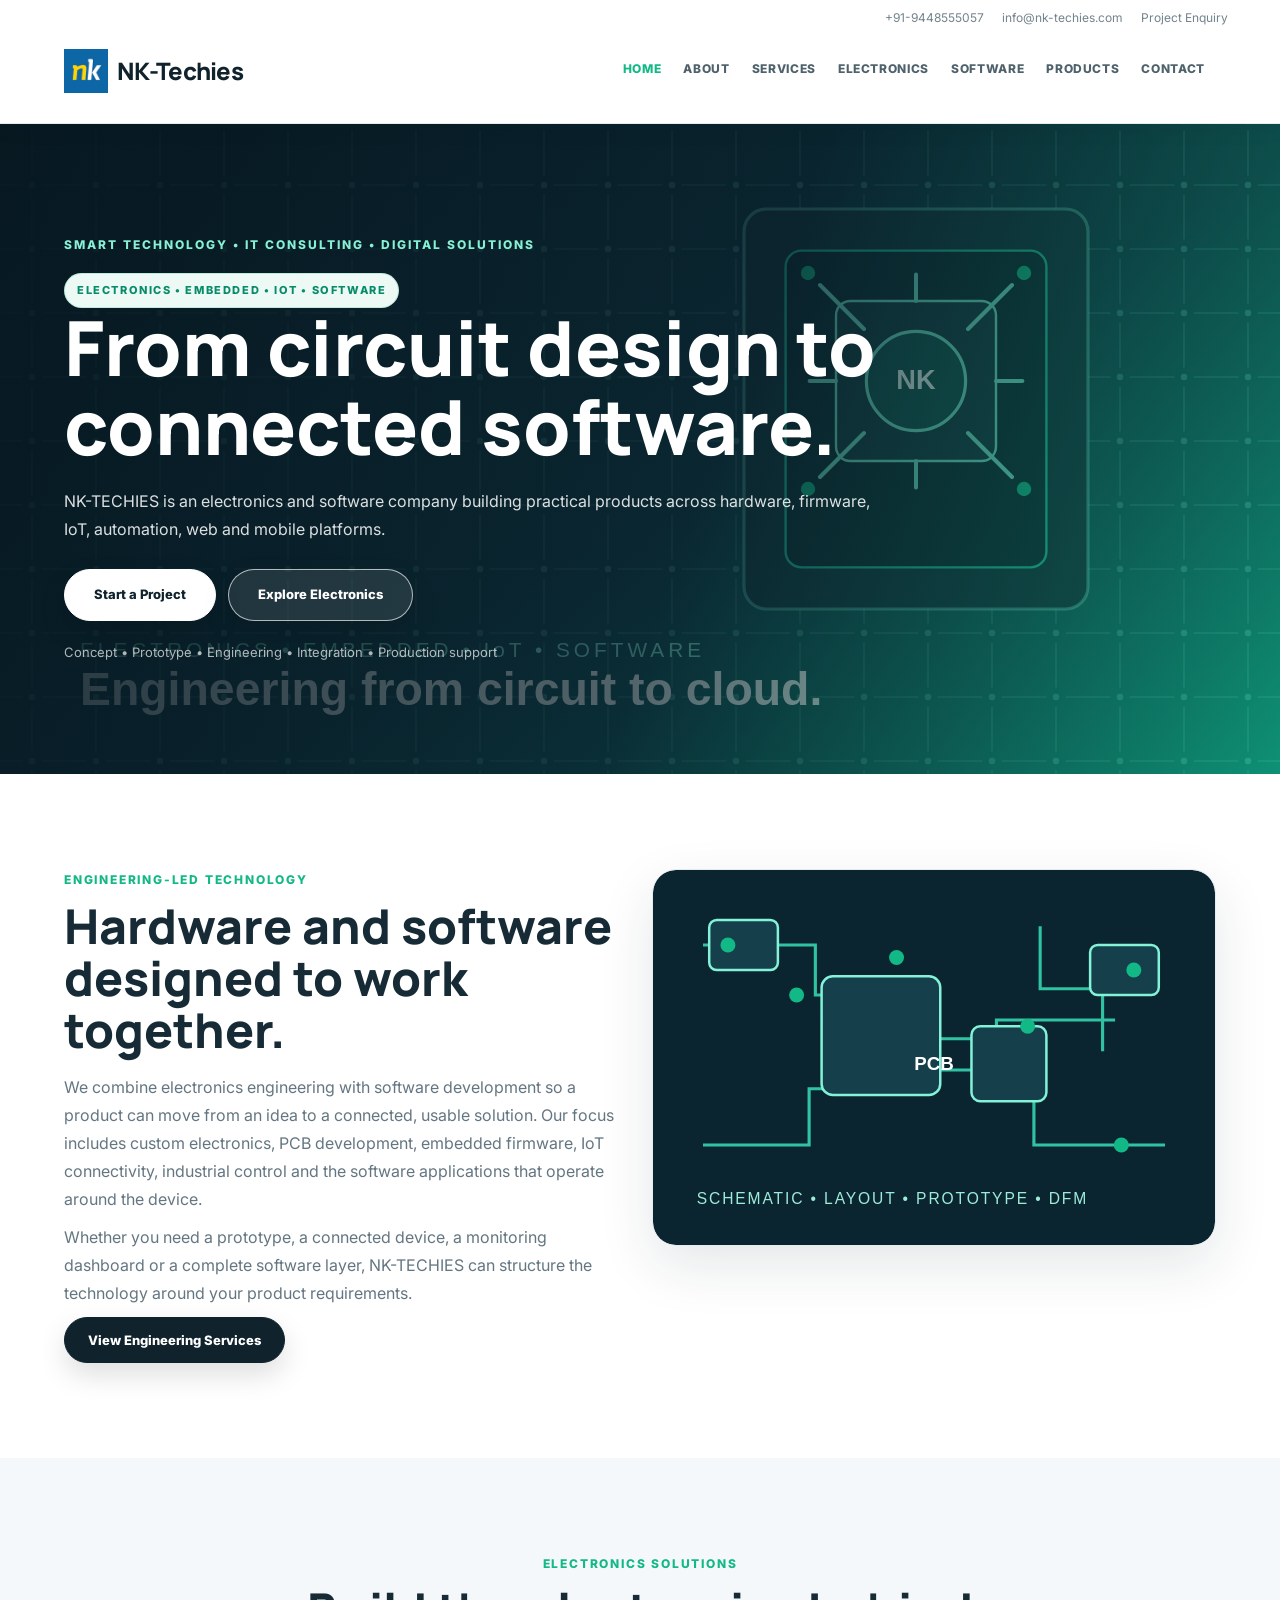
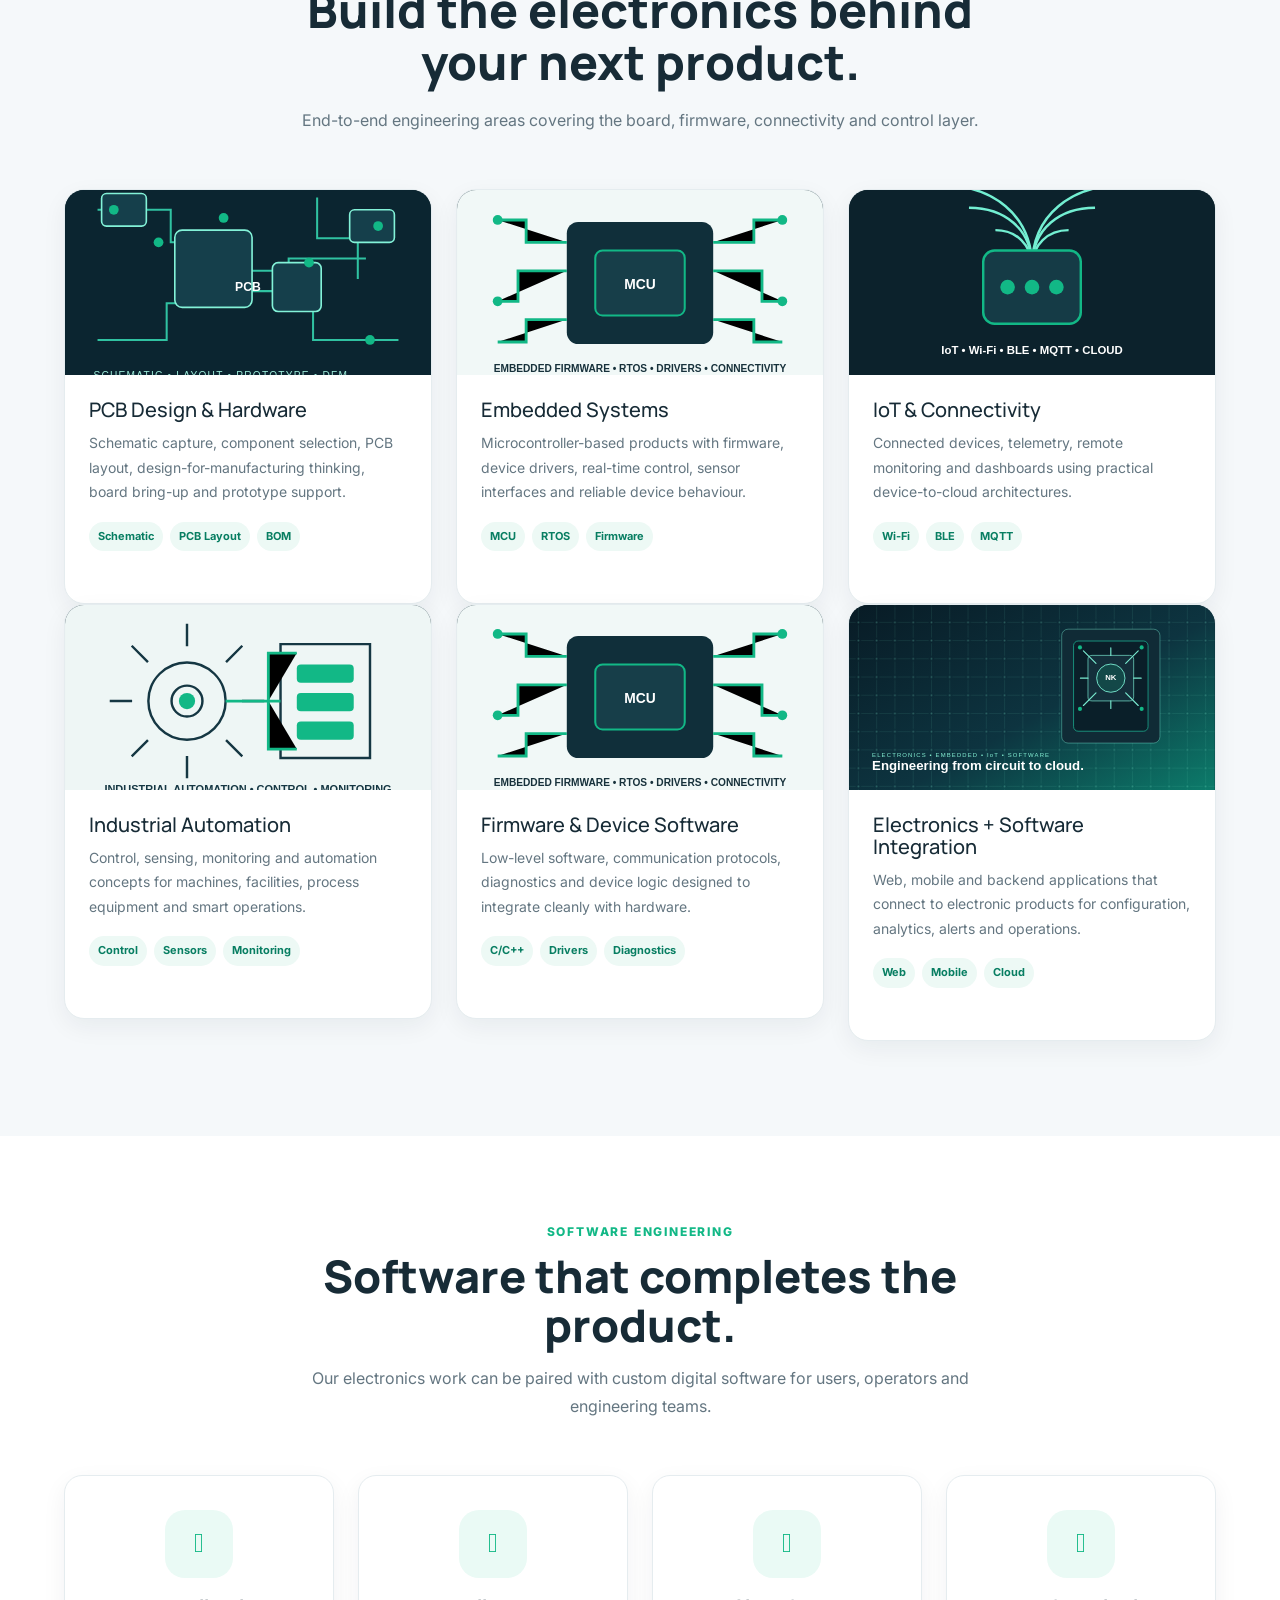
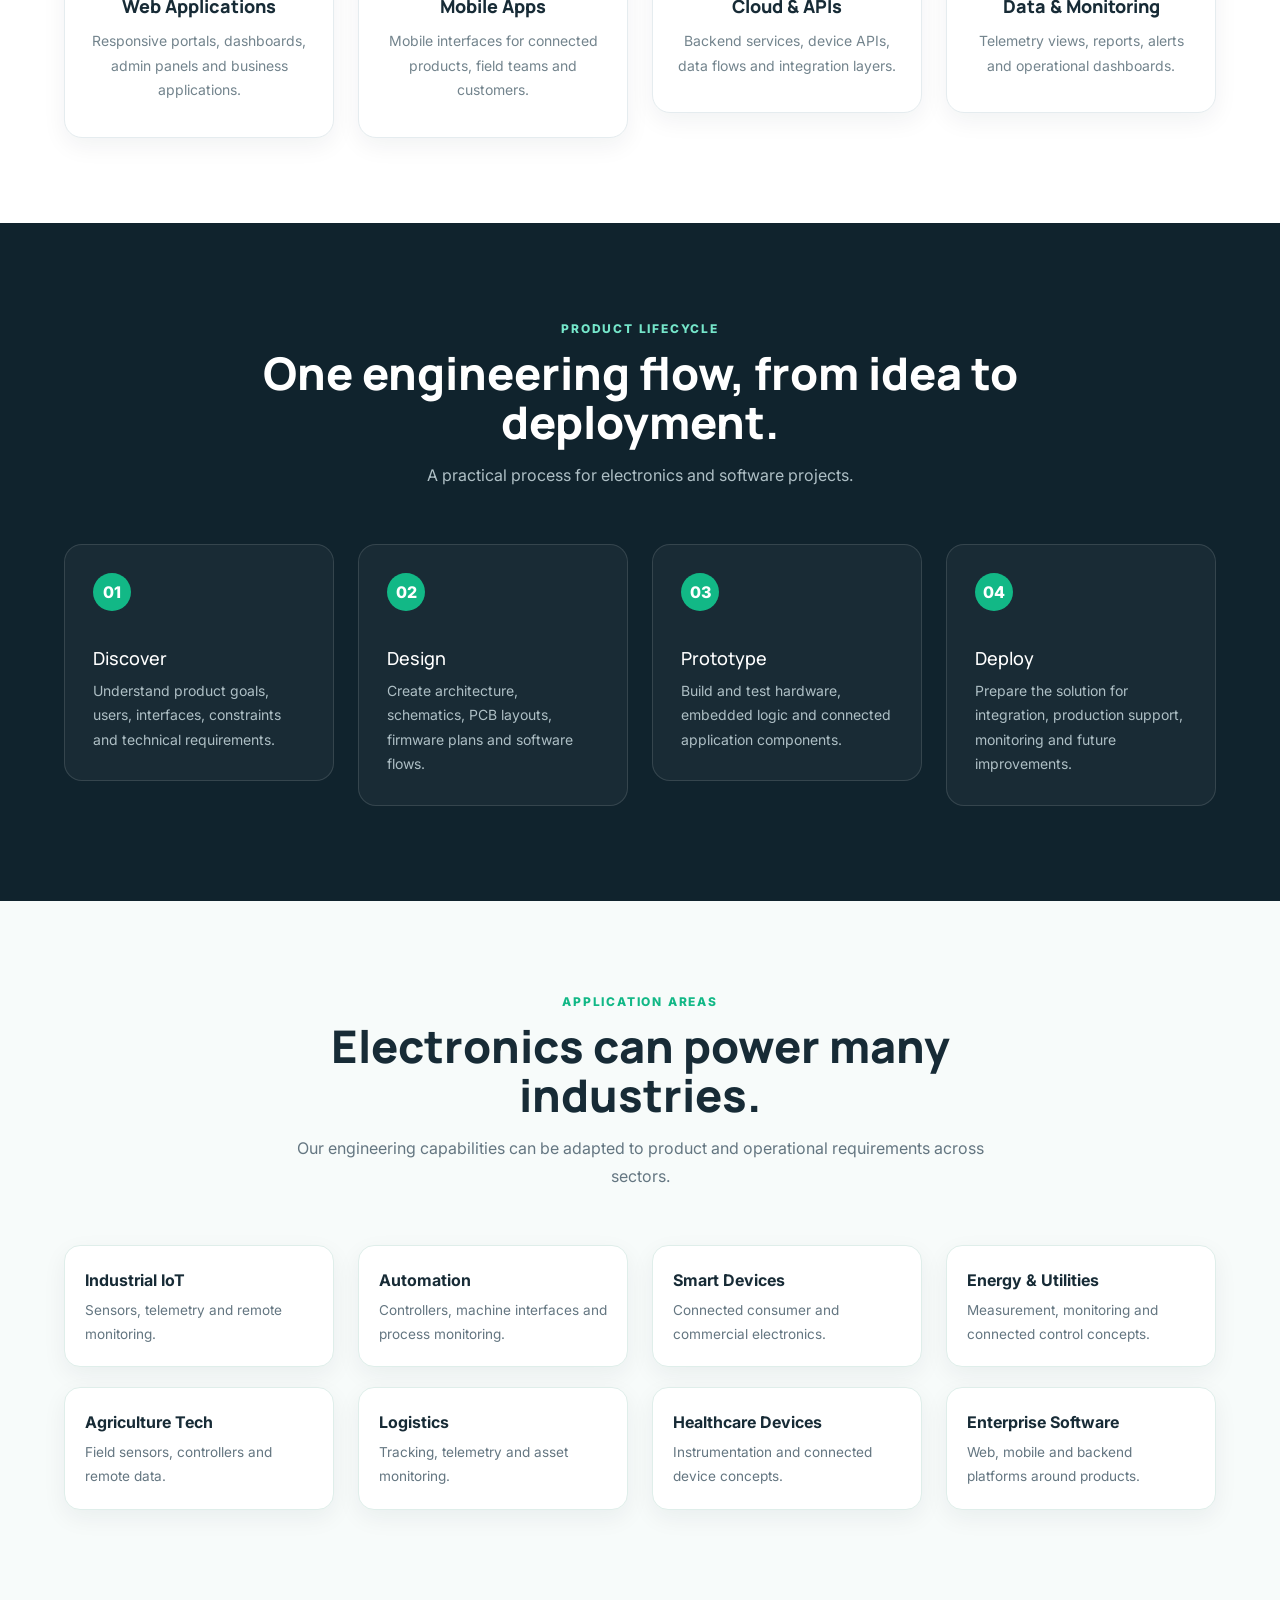
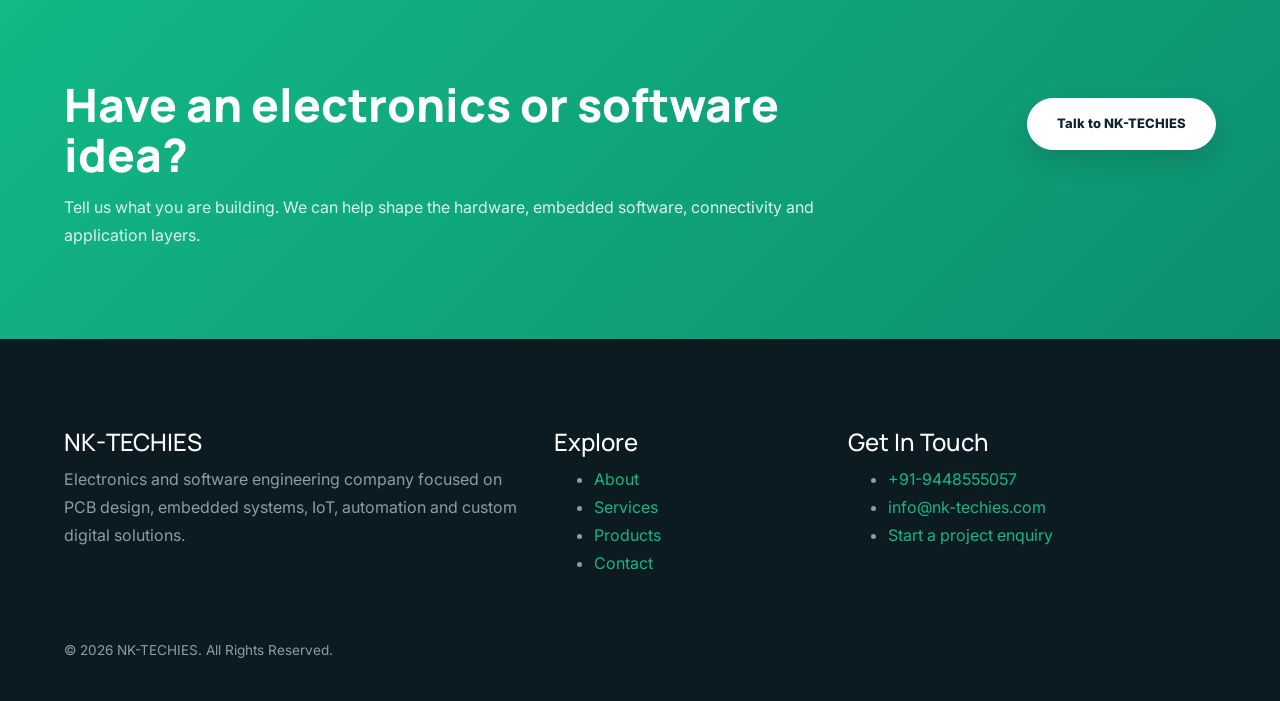
==== commit da8a1ea3: "Reposition NK-Techies as electronics and software company" ====
--- a/index.html
+++ b/index.html
@@ -1,80 +1,53 @@
 <!DOCTYPE HTML>
-<!-- NK-TECHIES modernized website -->
-<html>
-	<head>
-	<meta charset="utf-8">
-	<meta name="viewport" content="width=device-width, initial-scale=1">
-	<title>NK-TECHIES | IT Consulting & Digital Solutions</title>
-	<meta name="description" content="NK-TECHIES provides IT consulting, human capital solutions, web and mobile application development, outsourcing and technology training.">
-	<meta name="theme-color" content="#10232d">
-	<link rel="stylesheet" href="animate.css">
-	<link rel="stylesheet" href="icomoon.css">
-	<link rel="stylesheet" href="themify-icons.css">
-	<link rel="stylesheet" href="bootstrap.css">
-	<link rel="stylesheet" href="magnific-popup.css">
-	<link rel="stylesheet" href="owl.carousel.min.css">
-	<link rel="stylesheet" href="owl.theme.default.min.css">
-	<link rel="stylesheet" href="css/style.css">
-	</head>
-	<body>
-	<div id="page">
-	<nav class="gtco-nav" role="navigation">
-		<div class="gtco-container">
-			<div class="row">
-				<div class="col-md-12 text-right gtco-contact"><ul><li><a href="tel:+919448555057">+91- 9448555057</a></li><li><a href="#">Twitter</a></li><li><a href="mailto:info@nk-techies.com">Email</a></li><li><a href="#">Facebook</a></li></ul></div>
-			</div>
-			<div class="row">
-				<div class="col-sm-4 col-xs-12"><div id="gtco-logo"><a href="index.html"><img src="logo.png" alt="NK-Techies logo"> NK-Techies</a></div></div>
-				<div class="col-xs-8 text-right menu-1"><ul>
-					<li class="active"><a href="index.html">Home</a></li><li><a href="about.html">About</a></li>
-					<li class="has-dropdown"><a href="services.html">Services</a><ul class="dropdown"><li><a href="services.html">Outsourcing</a></li><li><a href="services.html">Consulting</a></li><li><a href="services.html">Web Design and Development</a></li><li><a href="services.html">Application Services</a></li><li><a href="services.html">Mobile App Development</a></li><li><a href="services.html">Corporate Trainings</a></li></ul></li>
-					<li class="has-dropdown"><a href="services.html">Technologies</a><ul class="dropdown"><li><a href="services.html">Dot Net</a></li><li><a href="services.html">Java</a></li><li><a href="services.html">Xamarin</a></li><li><a href="services.html">BI Tools</a></li></ul></li>
-					<li><a href="portfolio.html">Products</a></li><li><a href="contact.html">Contact</a></li>
-				</ul></div>
-			</div>
-		</div>
-	</nav>
+<html lang="en">
+<head>
+<meta charset="utf-8">
+<meta name="viewport" content="width=device-width, initial-scale=1">
+<title>NK-TECHIES | Electronics, Embedded Systems & Software</title>
+<meta name="description" content="NK-TECHIES delivers electronics engineering, PCB design, embedded software, IoT, industrial automation, web, mobile and custom software solutions.">
+<meta name="theme-color" content="#10232d">
+<link rel="stylesheet" href="animate.css"><link rel="stylesheet" href="icomoon.css"><link rel="stylesheet" href="themify-icons.css"><link rel="stylesheet" href="bootstrap.css"><link rel="stylesheet" href="magnific-popup.css"><link rel="stylesheet" href="owl.carousel.min.css"><link rel="stylesheet" href="owl.theme.default.min.css"><link rel="stylesheet" href="css/style.css"><link rel="stylesheet" href="css/electronics.css">
+</head>
+<body>
+<div id="page">
+<nav class="gtco-nav" role="navigation"><div class="gtco-container">
+<div class="row"><div class="col-md-12 text-right gtco-contact"><ul><li><a href="tel:+919448555057">+91-9448555057</a></li><li><a href="mailto:info@nk-techies.com">info@nk-techies.com</a></li><li><a href="contact.html">Project Enquiry</a></li></ul></div></div>
+<div class="row"><div class="col-sm-4 col-xs-12"><div id="gtco-logo"><a href="index.html"><img src="logo.png" alt="NK-Techies logo"> NK-Techies</a></div></div><div class="col-xs-8 text-right menu-1"><ul>
+<li class="active"><a href="index.html">Home</a></li><li><a href="about.html">About</a></li><li><a href="services.html">Services</a></li><li><a href="#solutions">Electronics</a></li><li><a href="#software">Software</a></li><li><a href="portfolio.html">Products</a></li><li><a href="contact.html">Contact</a></li>
+</ul></div></div></div></nav>
 
-	<header id="gtco-header" class="gtco-cover" role="banner" style="background-image:url(img_bg_10.jpg);">
-		<div class="overlay"></div><div class="gtco-container"><div class="row"><div class="col-md-12"><div class="display-t"><div class="display-tc">
-			<h1>Technology that moves your business forward.</h1><p>IT consulting, talent solutions and digital products built around your business goals.</p><p><a href="contact.html" class="btn btn-white btn-lg">Get In Touch</a></p>
-		</div></div></div></div></div>
-	</header>
+<header id="gtco-header" class="gtco-cover" role="banner" style="background-image:url(images/electronics-hero.svg)"><div class="overlay"></div><div class="gtco-container"><div class="row"><div class="col-md-12"><div class="display-t"><div class="display-tc">
+<span class="eyebrow">Electronics • Embedded • IoT • Software</span>
+<h1>From circuit design to connected software.</h1><p>NK-TECHIES is an electronics and software company building practical products across hardware, firmware, IoT, automation, web and mobile platforms.</p>
+<div class="hero-actions"><a href="contact.html" class="btn btn-white btn-lg">Start a Project</a><a href="#solutions" class="btn btn-white btn-outline btn-lg">Explore Electronics</a></div><p class="hero-note">Concept • Prototype • Engineering • Integration • Production support</p>
+</div></div></div></div></div></header>
 
-	<div id="gtco-features-3"><div class="gtco-container"><div class="gtco-flex">
-		<div class="feature feature-1"><div class="feature-inner"><span class="icon"><i class="ti-search"></i></span><h3>Current Openings</h3><p>Currently we are looking for experience in dot net, application development</p><p><a href="contact.html" class="btn btn-white btn-outline">Learn More</a></p></div></div>
-		<div class="feature feature-2"><div class="feature-inner"><span class="icon"><i class="ti-announcement"></i></span><h3>Announcement</h3><p>We are launching our Matrimony android application</p><p><a href="portfolio.html" class="btn btn-white btn-outline">Learn More</a></p></div></div>
-		<div class="feature feature-3"><div class="feature-inner"><span class="icon"><i class="ti-timer"></i></span><h3>Technologies</h3><p>We are providing workshops and training on latest technologies like Xamarin, application development and BI tool etc</p><p><a href="services.html" class="btn btn-white btn-outline">Learn More</a></p></div></div>
-	</div></div></div>
+<section class="electronics-intro"><div class="gtco-container"><div class="row"><div class="col-md-6"><div class="section-kicker">Engineering-led technology</div><h2>Hardware and software designed to work together.</h2><p>We combine electronics engineering with software development so a product can move from an idea to a connected, usable solution. Our focus includes custom electronics, PCB development, embedded firmware, IoT connectivity, industrial control and the software applications that operate around the device.</p><p>Whether you need a prototype, a connected device, a monitoring dashboard or a complete software layer, NK-TECHIES can structure the technology around your product requirements.</p><a href="services.html" class="btn btn-white" style="background:#10232d;color:#fff;border-color:#10232d">View Engineering Services</a></div><div class="col-md-6"><div class="electronics-visual"><img src="images/pcb-design.svg" alt="PCB design and electronics engineering illustration"></div></div></div></div></section>
 
-	<div id="gtco-features"><div class="gtco-container"><div class="row"><div class="col-md-8 col-md-offset-2 text-center gtco-heading"><h2>NK-TECHIES Features</h2><p>Practical technology and people solutions designed to help organizations build, modernize and scale.</p></div></div><div class="row">
-		<div class="col-md-3 col-sm-6"><div class="feature-center"><span class="icon"><i class="ti-vector"></i></span><h3>Outsourcing</h3><p>We provide Capital Solutions in IT field to wide range of Clients across Various Industries.<br><br>We offer best in class services and functions to customers, will help in leading with world-class capabilities.</p></div></div>
-		<div class="col-md-3 col-sm-6"><div class="feature-center"><span class="icon"><i class="ti-tablet"></i></span><h3>Consulting</h3><p>Innovation, transformation & leadership occur in many ways.<br><br>We deliver strategy and implementation from a business and technology view to help you lead in the market where you compete.</p></div></div>
-		<div class="col-md-3 col-sm-6"><div class="feature-center"><span class="icon"><i class="ti-settings"></i></span><h3>Web Design & Development</h3><p>We build custom & responsive websites to perform your business.<br>We craft visually appealing sites for your business goals.<br>Our skilled web designers & developers accomplish various website projects.</p></div></div>
-		<div class="col-md-3 col-sm-6"><div class="feature-center"><span class="icon"><i class="ti-ruler-pencil"></i></span><h3>Mobile App Development</h3><p>We develop best in class mobile applications on Android, iOS and Windows platforms.<br><br>We have top professionals, possessing expertise in developing custom mobile applications.</p></div></div>
-	</div></div></div>
+<section id="solutions" class="solution-section"><div class="gtco-container"><div class="row"><div class="col-md-8 col-md-offset-2 gtco-heading"><div class="section-kicker">Electronics solutions</div><h2>Build the electronics behind your next product.</h2><p>End-to-end engineering areas covering the board, firmware, connectivity and control layer.</p></div></div><div class="row">
+<div class="col-md-4 col-sm-6"><div class="electronics-card"><img src="images/pcb-design.svg" alt="Custom PCB design illustration"><div class="card-body"><h3>PCB Design & Hardware</h3><p>Schematic capture, component selection, PCB layout, design-for-manufacturing thinking, board bring-up and prototype support.</p><div class="tag-row"><span class="tag">Schematic</span><span class="tag">PCB Layout</span><span class="tag">BOM</span></div></div></div></div>
+<div class="col-md-4 col-sm-6"><div class="electronics-card"><img src="images/embedded-system.svg" alt="Embedded systems illustration"><div class="card-body"><h3>Embedded Systems</h3><p>Microcontroller-based products with firmware, device drivers, real-time control, sensor interfaces and reliable device behaviour.</p><div class="tag-row"><span class="tag">MCU</span><span class="tag">RTOS</span><span class="tag">Firmware</span></div></div></div></div>
+<div class="col-md-4 col-sm-6"><div class="electronics-card"><img src="images/iot-device.svg" alt="IoT connected device illustration"><div class="card-body"><h3>IoT & Connectivity</h3><p>Connected devices, telemetry, remote monitoring and dashboards using practical device-to-cloud architectures.</p><div class="tag-row"><span class="tag">Wi-Fi</span><span class="tag">BLE</span><span class="tag">MQTT</span></div></div></div></div>
+<div class="col-md-4 col-sm-6"><div class="electronics-card"><img src="images/industrial-automation.svg" alt="Industrial automation illustration"><div class="card-body"><h3>Industrial Automation</h3><p>Control, sensing, monitoring and automation concepts for machines, facilities, process equipment and smart operations.</p><div class="tag-row"><span class="tag">Control</span><span class="tag">Sensors</span><span class="tag">Monitoring</span></div></div></div></div>
+<div class="col-md-4 col-sm-6"><div class="electronics-card"><img src="images/embedded-system.svg" alt="Firmware engineering illustration"><div class="card-body"><h3>Firmware & Device Software</h3><p>Low-level software, communication protocols, diagnostics and device logic designed to integrate cleanly with hardware.</p><div class="tag-row"><span class="tag">C/C++</span><span class="tag">Drivers</span><span class="tag">Diagnostics</span></div></div></div></div>
+<div class="col-md-4 col-sm-6"><div class="electronics-card"><img src="images/electronics-hero.svg" alt="Electronics and software integration illustration"><div class="card-body"><h3>Electronics + Software Integration</h3><p>Web, mobile and backend applications that connect to electronic products for configuration, analytics, alerts and operations.</p><div class="tag-row"><span class="tag">Web</span><span class="tag">Mobile</span><span class="tag">Cloud</span></div></div></div></div>
+</div></div></section>
 
-	<div id="gtco-portfolio" class="gtco-section"><div class="gtco-container"><div class="row"><div class="col-md-8 col-md-offset-2 text-center gtco-heading"><h2>Portfolio</h2><p>A selection of our digital work and technology-focused solutions.</p></div></div><div class="row row-pb-md"><div class="col-md-12"><ul id="gtco-portfolio-list">
-		<li class="two-third" style="background-image:url(img_13.jpg)"><a href="portfolio.html"><div class="case-studies-summary"><h3>Digital Solutions</h3></div></a></li>
-		<li class="one-third" style="background-image:url(img_14.jpg)"><a href="portfolio.html"><div class="case-studies-summary"><h3>Technology</h3></div></a></li>
-		<li class="one-half" style="background-image:url(img_12.jpg)"><a href="portfolio.html"><div class="case-studies-summary"><h3>Applications</h3></div></a></li>
-		<li class="one-half" style="background-image:url(img_11.jpg)"><a href="portfolio.html"><div class="case-studies-summary"><h3>Web Experiences</h3></div></a></li>
-		<li class="one-third" style="background-image:url(img_16.jpg)"><a href="portfolio.html"><div class="case-studies-summary"><h3>Mobile</h3></div></a></li>
-		<li class="two-third" style="background-image:url(img_15.jpg)"><a href="portfolio.html"><div class="case-studies-summary"><h3>Business Platforms</h3></div></a></li>
-	</ul></div></div><div class="row"><div class="col-md-4 col-md-offset-4 text-center"><a href="portfolio.html" class="btn btn-white btn-outline btn-lg btn-block">See All Our Works</a></div></div></div></div>
+<section id="software" class="stack-section"><div class="gtco-container"><div class="row"><div class="col-md-8 col-md-offset-2 gtco-heading"><div class="section-kicker">Software engineering</div><h2>Software that completes the product.</h2><p>Our electronics work can be paired with custom digital software for users, operators and engineering teams.</p></div></div><div class="row"><div class="col-md-3 col-sm-6"><div class="feature-center"><span class="icon"><i class="ti-layout"></i></span><h3>Web Applications</h3><p>Responsive portals, dashboards, admin panels and business applications.</p></div></div><div class="col-md-3 col-sm-6"><div class="feature-center"><span class="icon"><i class="ti-mobile"></i></span><h3>Mobile Apps</h3><p>Mobile interfaces for connected products, field teams and customers.</p></div></div><div class="col-md-3 col-sm-6"><div class="feature-center"><span class="icon"><i class="ti-cloud"></i></span><h3>Cloud & APIs</h3><p>Backend services, device APIs, data flows and integration layers.</p></div></div><div class="col-md-3 col-sm-6"><div class="feature-center"><span class="icon"><i class="ti-bar-chart"></i></span><h3>Data & Monitoring</h3><p>Telemetry views, reports, alerts and operational dashboards.</p></div></div></div></div></section>
 
-	<div id="gtco-counter" class="gtco-section"><div class="gtco-container"><div class="row"><div class="col-md-8 col-md-offset-2 text-center gtco-heading"><h2>Facts</h2></div></div><div class="row">
-		<div class="col-md-3 col-sm-6"><div class="feature-center"><span class="icon"><i class="ti-settings"></i></span><span class="counter">22070</span><span class="counter-label">Creativity Fuel</span></div></div>
-		<div class="col-md-3 col-sm-6"><div class="feature-center"><span class="icon"><i class="ti-face-smile"></i></span><span class="counter">97</span><span class="counter-label">Happy Clients</span></div></div>
-		<div class="col-md-3 col-sm-6"><div class="feature-center"><span class="icon"><i class="ti-briefcase"></i></span><span class="counter">402</span><span class="counter-label">Projects Done</span></div></div>
-		<div class="col-md-3 col-sm-6"><div class="feature-center"><span class="icon"><i class="ti-time"></i></span><span class="counter">212023</span><span class="counter-label">Hours Spent</span></div></div>
-	</div></div></div>
+<section class="process-section"><div class="gtco-container"><div class="row"><div class="col-md-8 col-md-offset-2 text-center gtco-heading"><div class="section-kicker" style="color:#75e6ca">Product lifecycle</div><h2>One engineering flow, from idea to deployment.</h2><p style="color:#aebfc5">A practical process for electronics and software projects.</p></div></div><div class="row">
+<div class="col-md-3 col-sm-6"><div class="process-step"><span class="num">01</span><h3>Discover</h3><p>Understand product goals, users, interfaces, constraints and technical requirements.</p></div></div>
+<div class="col-md-3 col-sm-6"><div class="process-step"><span class="num">02</span><h3>Design</h3><p>Create architecture, schematics, PCB layouts, firmware plans and software flows.</p></div></div>
+<div class="col-md-3 col-sm-6"><div class="process-step"><span class="num">03</span><h3>Prototype</h3><p>Build and test hardware, embedded logic and connected application components.</p></div></div>
+<div class="col-md-3 col-sm-6"><div class="process-step"><span class="num">04</span><h3>Deploy</h3><p>Prepare the solution for integration, production support, monitoring and future improvements.</p></div></div>
+</div></div></section>
 
-	<div id="gtco-products" class="gtco-section"><div class="gtco-container"><div class="row"><div class="col-md-8 col-md-offset-2 text-center gtco-heading"><h2>Overview</h2><p>Explore a few of the visual assets and product work behind our solutions.</p></div></div><div class="row overview-grid"><div class="col-md-3 col-sm-6"><img src="img_7.jpg" alt="NK-Techies project"></div><div class="col-md-3 col-sm-6"><img src="img_8.jpg" alt="NK-Techies project"></div><div class="col-md-3 col-sm-6"><img src="img_9.jpg" alt="NK-Techies project"></div><div class="col-md-3 col-sm-6"><img src="img_10.jpg" alt="NK-Techies project"></div></div></div></div>
+<section class="industries"><div class="gtco-container"><div class="row"><div class="col-md-8 col-md-offset-2 gtco-heading"><div class="section-kicker">Application areas</div><h2>Electronics can power many industries.</h2><p>Our engineering capabilities can be adapted to product and operational requirements across sectors.</p></div></div><div class="row">
+<div class="col-md-3 col-sm-6"><div class="industry-pill">Industrial IoT<small>Sensors, telemetry and remote monitoring.</small></div></div><div class="col-md-3 col-sm-6"><div class="industry-pill">Automation<small>Controllers, machine interfaces and process monitoring.</small></div></div><div class="col-md-3 col-sm-6"><div class="industry-pill">Smart Devices<small>Connected consumer and commercial electronics.</small></div></div><div class="col-md-3 col-sm-6"><div class="industry-pill">Energy & Utilities<small>Measurement, monitoring and connected control concepts.</small></div></div><div class="col-md-3 col-sm-6" style="margin-top:20px"><div class="industry-pill">Agriculture Tech<small>Field sensors, controllers and remote data.</small></div></div><div class="col-md-3 col-sm-6" style="margin-top:20px"><div class="industry-pill">Logistics<small>Tracking, telemetry and asset monitoring.</small></div></div><div class="col-md-3 col-sm-6" style="margin-top:20px"><div class="industry-pill">Healthcare Devices<small>Instrumentation and connected device concepts.</small></div></div><div class="col-md-3 col-sm-6" style="margin-top:20px"><div class="industry-pill">Enterprise Software<small>Web, mobile and backend platforms around products.</small></div></div>
+</div></div></section>
 
-	<div id="gtco-subscribe"><div class="gtco-container"><div class="row"><div class="col-md-8 col-md-offset-2 text-center gtco-heading"><h2>Stay Connected</h2><p>Keep in touch with NK-TECHIES for technology updates and opportunities.</p></div></div><div class="row"><div class="col-md-8 col-md-offset-2"><form class="form-inline" action="mailto:info@nk-techies.com" method="post" enctype="text/plain"><div class="col-md-5 col-sm-5"><div class="form-group"><label for="email" class="sr-only">Email</label><input type="email" class="form-control" id="email" name="email" placeholder="Your Email" required></div></div><div class="col-md-4 col-sm-4"><div class="form-group"><label for="name" class="sr-only">Name</label><input type="text" class="form-control" id="name" name="name" placeholder="Your Name"></div></div><div class="col-md-3 col-sm-3"><button type="submit" class="btn btn-default btn-block">Connect</button></div></form></div></div></div></div>
+<section class="cta-electronics"><div class="gtco-container"><div class="row"><div class="col-md-8"><h2>Have an electronics or software idea?</h2><p>Tell us what you are building. We can help shape the hardware, embedded software, connectivity and application layers.</p></div><div class="col-md-4 text-right" style="padding-top:18px"><a href="contact.html" class="btn btn-white btn-lg">Talk to NK-TECHIES</a></div></div></div></section>
 
-	<footer id="gtco-footer" role="contentinfo"><div class="gtco-container"><div class="row row-pb-md"><div class="col-md-5"><div class="gtco-widget"><h3>About Us</h3><p>NK-TECHIES is a Consulting company, established in the year 2017.<br>We provide Human Capital Solutions in IT field to wide range of Clients across Various Industries.<br><br>NK-TECHIES was established with a Mission to provide competent Human Resources to the IT sectors in a cost-effective manner.<br>We provide a wide range of services in Human Resource field i.e. Placement Services, Contract and Projects Staffing and Project Outsourcing.</p></div></div><div class="col-md-3"><div class="gtco-widget"><h3>Explore</h3><ul class="gtco-footer-links"><li><a href="about.html">About</a></li><li><a href="services.html">Services</a></li><li><a href="portfolio.html">Products</a></li><li><a href="contact.html">Contact</a></li></ul></div></div><div class="col-md-4"><div class="gtco-widget"><h3>Get In Touch</h3><ul class="gtco-quick-contact"><li><a href="tel:+919448555057">+91- 9448555057</a></li><li><a href="mailto:info@nk-techies.com">info@nk-techies.com</a></li><li><a href="contact.html">Send an enquiry</a></li></ul></div></div></div><div class="row copyright"><div class="col-md-12"><p><small>&copy; 2017 NK-TECHIES All Rights Reserved.</small></p></div></div></div></footer>
-	</div>
-	</body>
-</html>
+<footer id="gtco-footer" role="contentinfo"><div class="gtco-container"><div class="row row-pb-md"><div class="col-md-5"><div class="gtco-widget"><h3>NK-TECHIES</h3><p>Electronics and software engineering company focused on PCB design, embedded systems, IoT, automation and custom digital solutions.</p></div></div><div class="col-md-3"><div class="gtco-widget"><h3>Explore</h3><ul class="gtco-footer-links"><li><a href="about.html">About</a></li><li><a href="services.html">Services</a></li><li><a href="portfolio.html">Products</a></li><li><a href="contact.html">Contact</a></li></ul></div></div><div class="col-md-4"><div class="gtco-widget"><h3>Get In Touch</h3><ul class="gtco-quick-contact"><li><a href="tel:+919448555057">+91-9448555057</a></li><li><a href="mailto:info@nk-techies.com">info@nk-techies.com</a></li><li><a href="contact.html">Start a project enquiry</a></li></ul></div></div></div><div class="row copyright"><div class="col-md-12"><p><small>&copy; 2026 NK-TECHIES. All Rights Reserved.</small></p></div></div></div></footer>
+</div>
+</body></html>
--- a/css/electronics.css
+++ b/css/electronics.css
@@ -0,0 +1,2 @@
+/* NK-TECHIES Electronics & Software layer */
+.eyebrow{display:inline-flex;align-items:center;gap:8px;padding:7px 12px;border:1px solid rgba(18,184,134,.22);border-radius:999px;background:#edf9f5;color:#078c69;font-size:11px;font-weight:800;letter-spacing:1.6px;text-transform:uppercase}.hero-actions{display:flex;gap:12px;flex-wrap:wrap;margin-top:26px}.hero-note{margin-top:20px!important;font-size:13px!important;color:rgba(255,255,255,.68)!important}.electronics-intro{padding:95px 0;background:#fff}.section-kicker{color:var(--brand);font-size:12px;font-weight:800;letter-spacing:1.8px;text-transform:uppercase;margin-bottom:10px}.electronics-intro h2,.solution-section h2{font-family:'Manrope',sans-serif;color:var(--ink);font-weight:800;font-size:clamp(30px,4vw,48px);line-height:1.08;margin:0 0 18px}.electronics-intro p{max-width:720px}.electronics-visual{border-radius:24px;overflow:hidden;box-shadow:var(--shadow);border:1px solid var(--line)}.electronics-visual img{width:100%}.solution-section{padding:95px 0;background:#f5f8fa}.electronics-card{height:100%;padding:0 0 28px;background:#fff;border:1px solid var(--line);border-radius:20px;overflow:hidden;box-shadow:var(--shadow-sm);transition:.25s}.electronics-card:hover{transform:translateY(-6px);box-shadow:var(--shadow)}.electronics-card img{width:100%;height:185px;object-fit:cover;background:#0c2732}.electronics-card .card-body{padding:24px}.electronics-card h3{margin:0 0 10px;font-family:'Manrope',sans-serif;color:var(--ink);font-size:20px}.electronics-card p{margin:0;font-size:14px}.tag-row{display:flex;flex-wrap:wrap;gap:7px;margin-top:17px}.tag{padding:5px 9px;border-radius:999px;background:#edf9f5;color:#087e62;font-size:11px;font-weight:700}.process-section{padding:95px 0;background:#10232d;color:#d9e5e8}.process-section h2{color:#fff;font-family:'Manrope',sans-serif;font-weight:800}.process-step{height:100%;padding:28px;border:1px solid rgba(255,255,255,.12);border-radius:18px;background:rgba(255,255,255,.04)}.process-step .num{display:inline-flex;width:38px;height:38px;align-items:center;justify-content:center;border-radius:50%;background:#12b886;color:#fff;font-weight:800;margin-bottom:18px}.process-step h3{color:#fff;font-family:'Manrope',sans-serif;font-size:18px}.process-step p{font-size:14px;margin:0;color:#aebfc5}.stack-section{padding:85px 0;background:#fff}.stack-list{display:flex;flex-wrap:wrap;gap:10px;justify-content:center}.stack-list span{padding:10px 15px;border:1px solid var(--line);border-radius:10px;background:#fff;color:#49616c;font-size:13px;font-weight:700;box-shadow:var(--shadow-sm)}.industries{padding:90px 0;background:#f7fbfa}.industry-pill{padding:20px;border:1px solid #dfeeea;border-radius:16px;background:#fff;height:100%;font-weight:700;color:var(--ink);box-shadow:var(--shadow-sm)}.industry-pill small{display:block;margin-top:5px;color:var(--text);font-weight:400}.cta-electronics{padding:80px 0;background:linear-gradient(135deg,#12b886,#0d8f70);color:#fff}.cta-electronics h2{font-family:'Manrope',sans-serif;font-size:clamp(30px,4vw,46px);font-weight:800;margin:0 0 12px}.cta-electronics p{color:rgba(255,255,255,.86)}.service-icon{width:62px;height:62px;border-radius:16px;display:flex;align-items:center;justify-content:center;background:#eafaf5;color:#12b886;font-size:26px;margin-bottom:18px}.product-card img{height:220px;object-fit:cover;width:100%;border-radius:14px}.product-card{height:100%;padding:18px;background:#fff;border:1px solid var(--line);border-radius:20px;box-shadow:var(--shadow-sm)}@media(max-width:767px){.electronics-intro,.solution-section,.process-section,.stack-section,.industries{padding:65px 0}.hero-actions{flex-direction:column;align-items:flex-start}.electronics-card img{height:165px}}
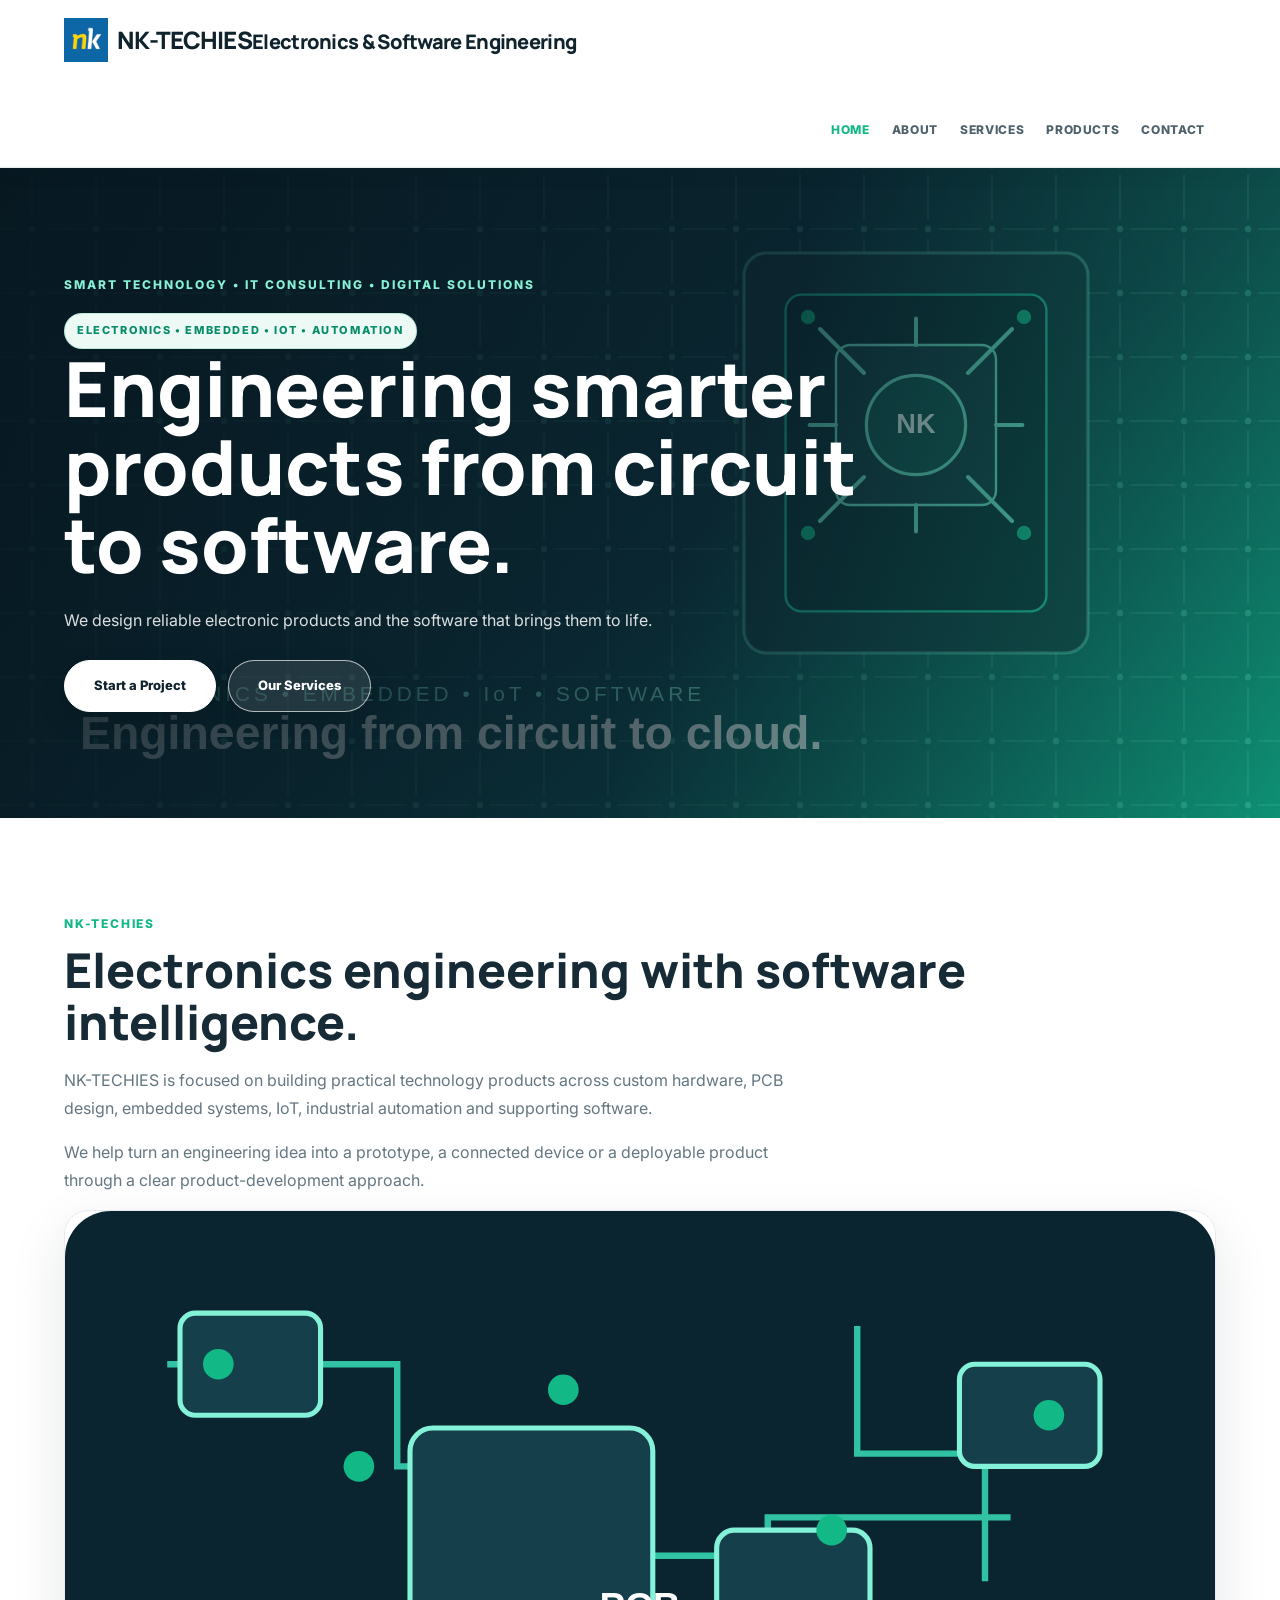
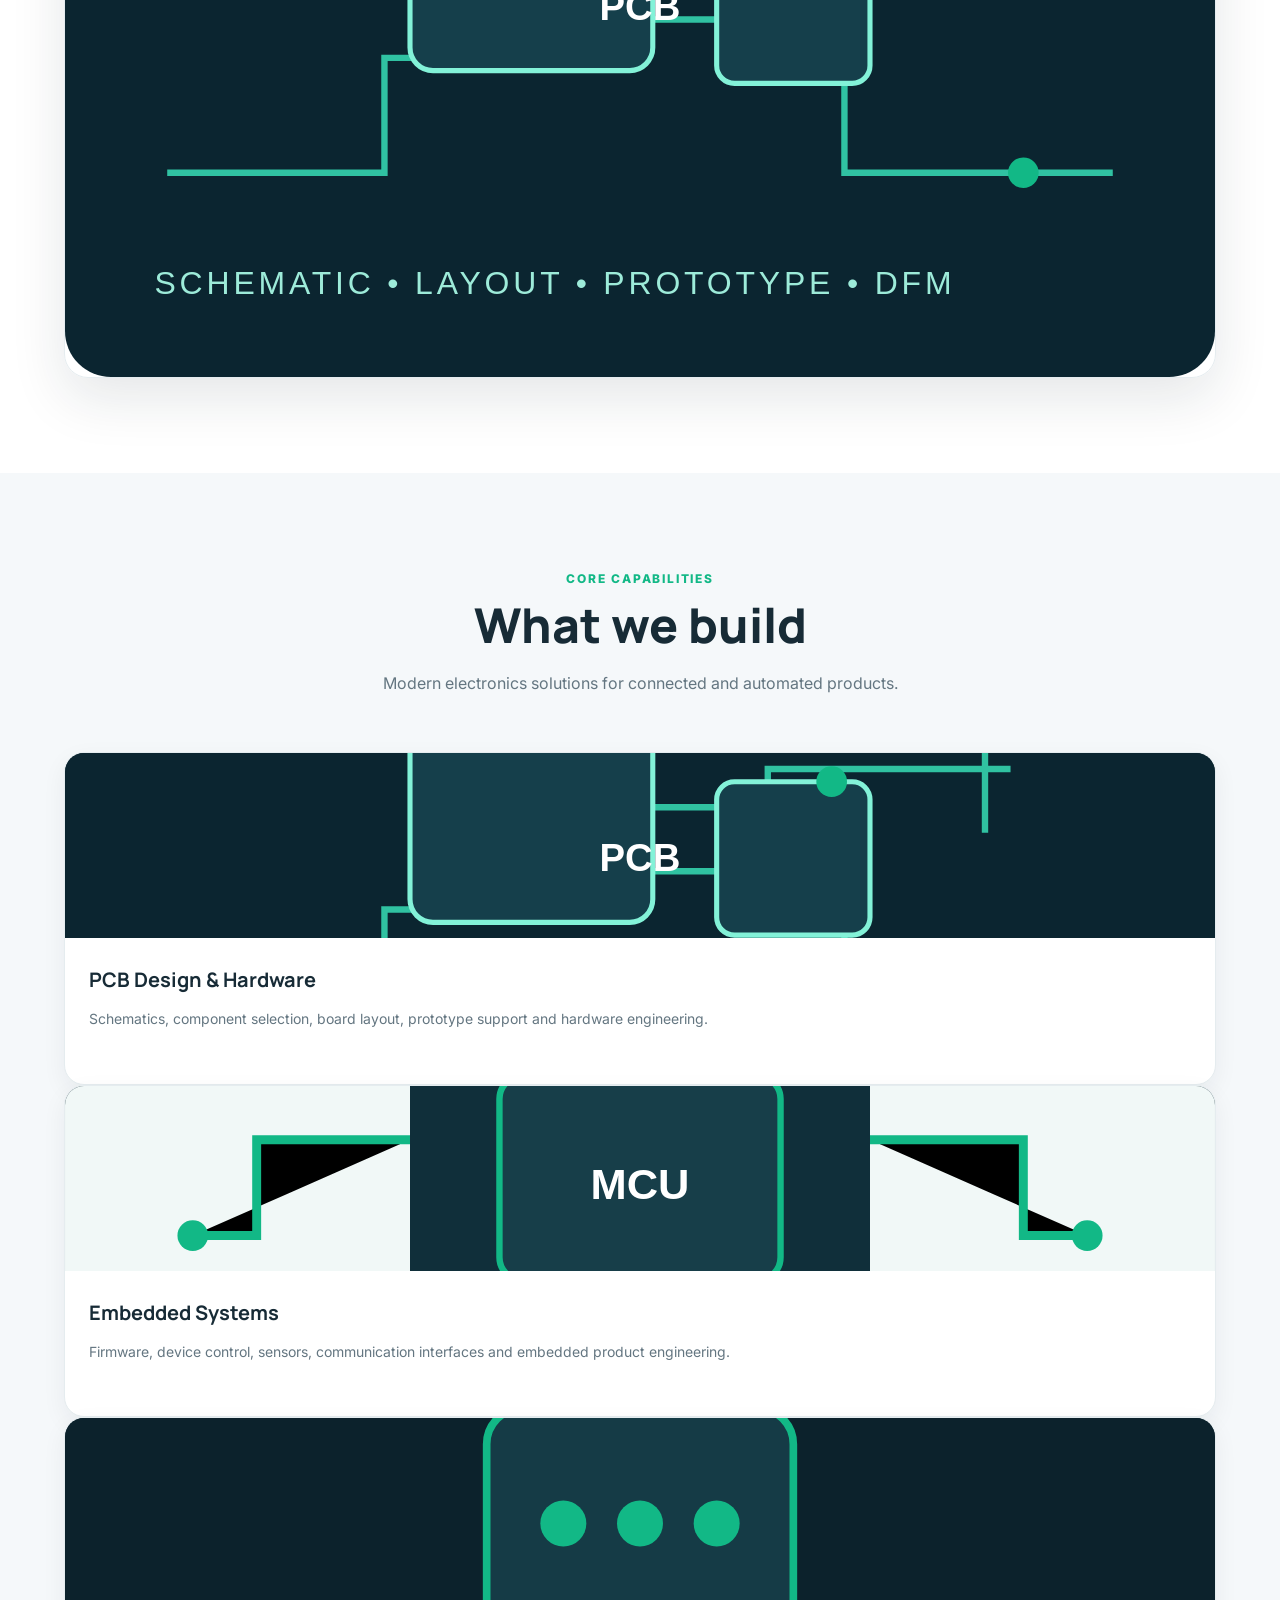
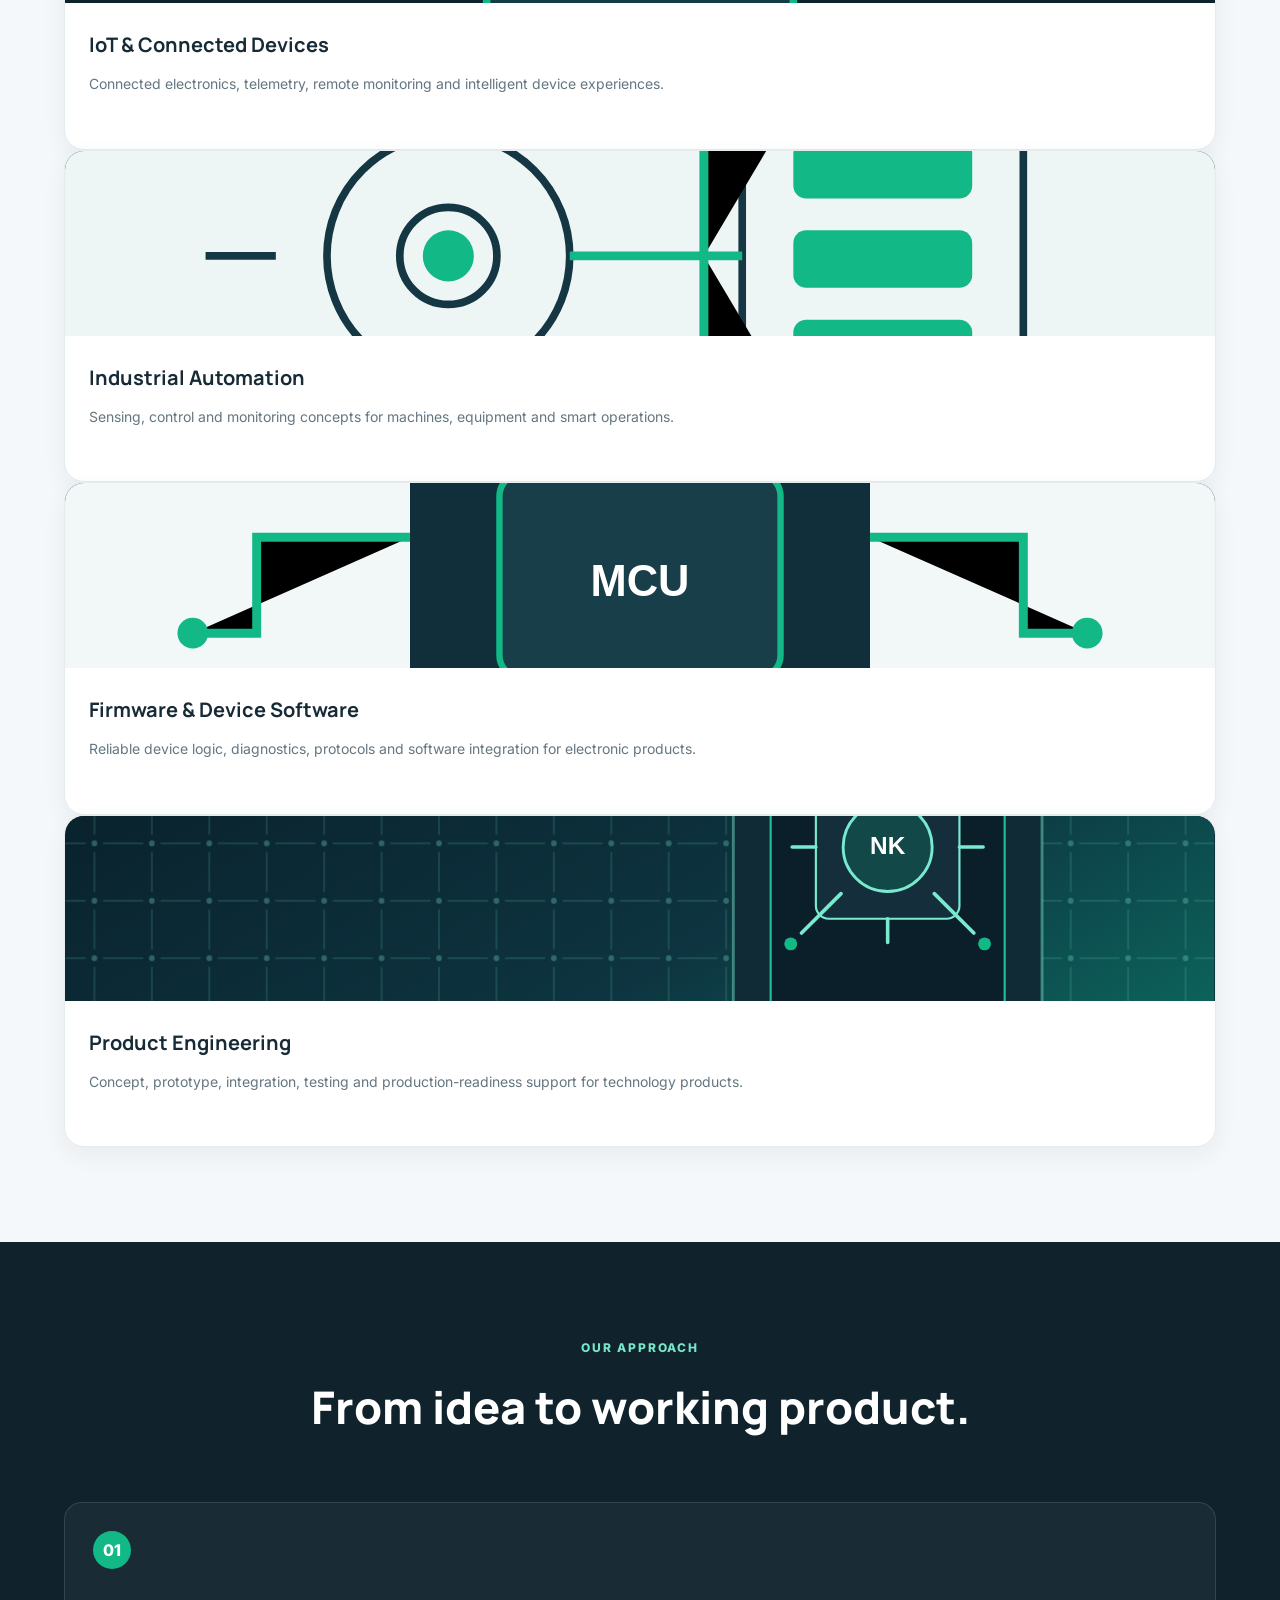
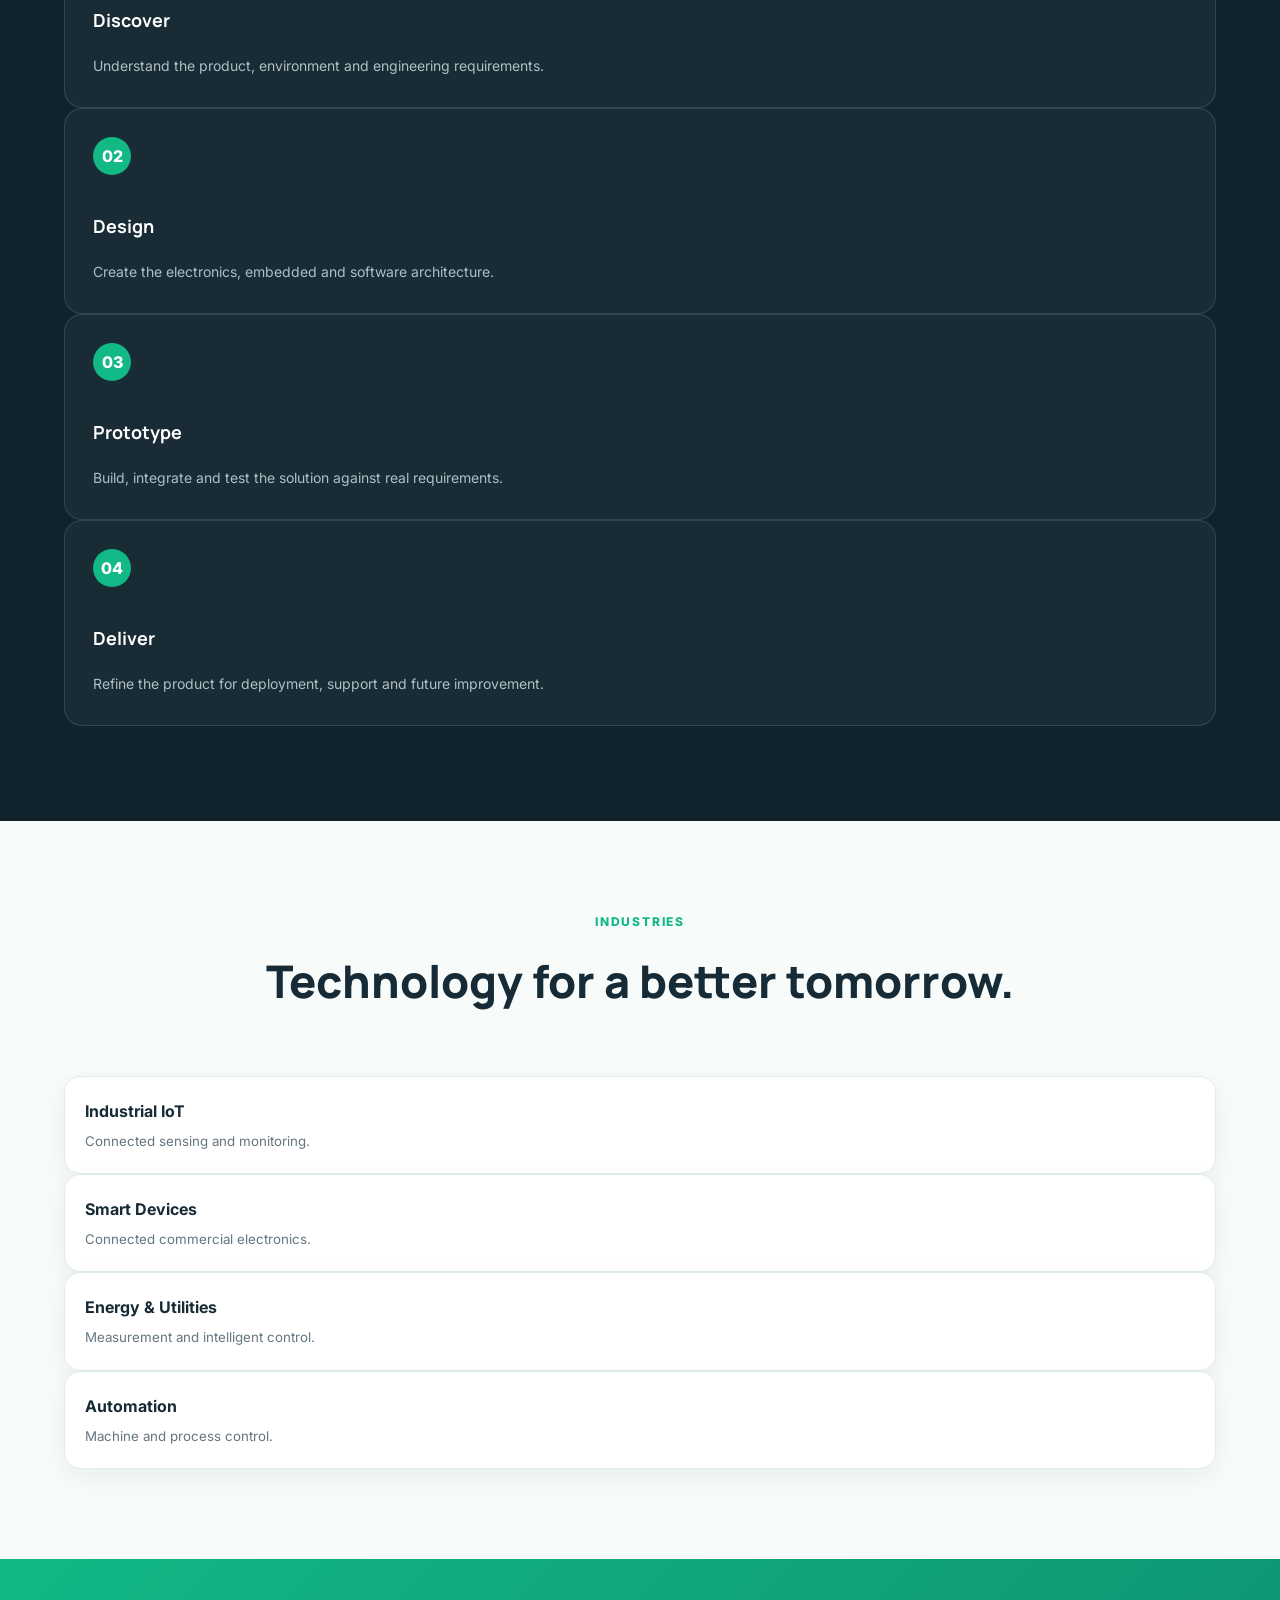
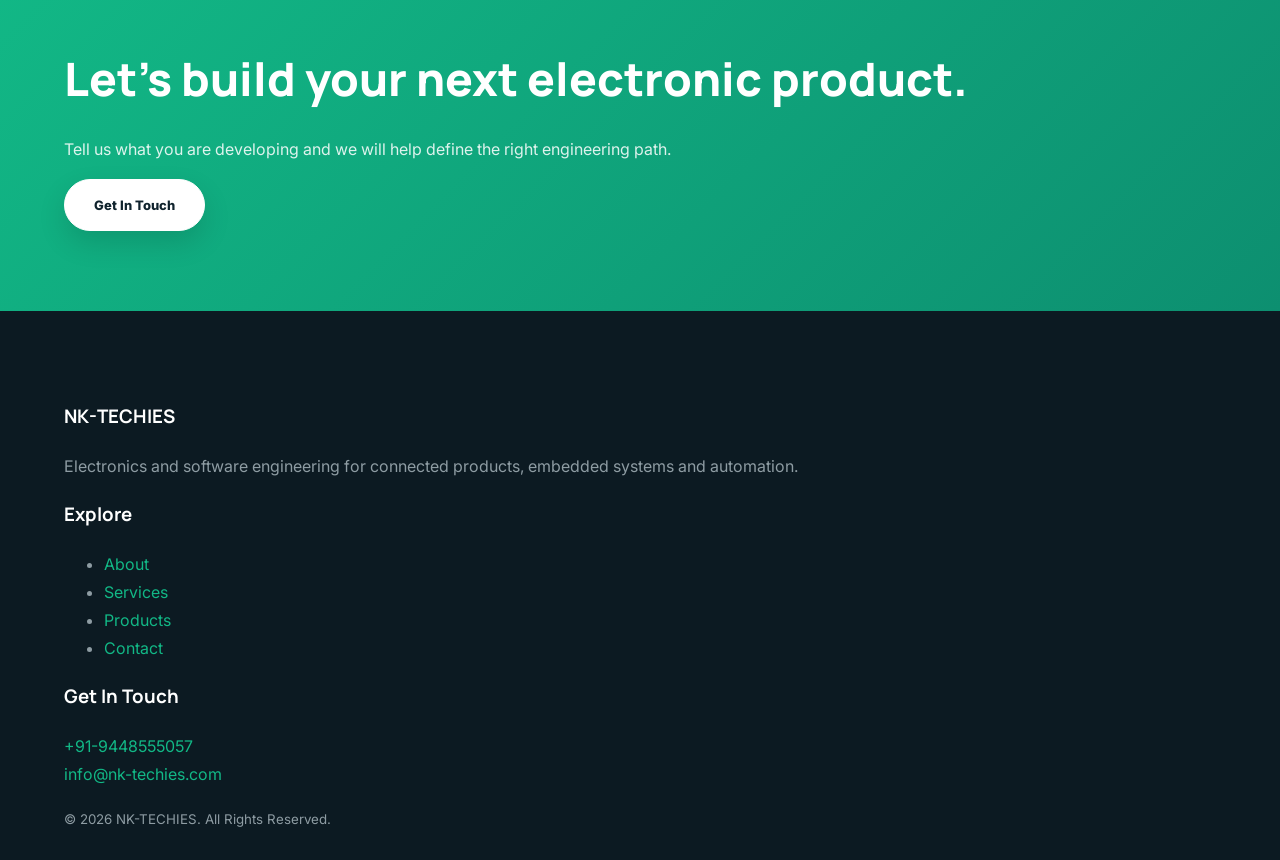
==== commit c166d7df: "Modernize homepage for electronics company" ====
--- a/index.html
+++ b/index.html
@@ -1,53 +1 @@
-<!DOCTYPE HTML>
-<html lang="en">
-<head>
-<meta charset="utf-8">
-<meta name="viewport" content="width=device-width, initial-scale=1">
-<title>NK-TECHIES | Electronics, Embedded Systems & Software</title>
-<meta name="description" content="NK-TECHIES delivers electronics engineering, PCB design, embedded software, IoT, industrial automation, web, mobile and custom software solutions.">
-<meta name="theme-color" content="#10232d">
-<link rel="stylesheet" href="animate.css"><link rel="stylesheet" href="icomoon.css"><link rel="stylesheet" href="themify-icons.css"><link rel="stylesheet" href="bootstrap.css"><link rel="stylesheet" href="magnific-popup.css"><link rel="stylesheet" href="owl.carousel.min.css"><link rel="stylesheet" href="owl.theme.default.min.css"><link rel="stylesheet" href="css/style.css"><link rel="stylesheet" href="css/electronics.css">
-</head>
-<body>
-<div id="page">
-<nav class="gtco-nav" role="navigation"><div class="gtco-container">
-<div class="row"><div class="col-md-12 text-right gtco-contact"><ul><li><a href="tel:+919448555057">+91-9448555057</a></li><li><a href="mailto:info@nk-techies.com">info@nk-techies.com</a></li><li><a href="contact.html">Project Enquiry</a></li></ul></div></div>
-<div class="row"><div class="col-sm-4 col-xs-12"><div id="gtco-logo"><a href="index.html"><img src="logo.png" alt="NK-Techies logo"> NK-Techies</a></div></div><div class="col-xs-8 text-right menu-1"><ul>
-<li class="active"><a href="index.html">Home</a></li><li><a href="about.html">About</a></li><li><a href="services.html">Services</a></li><li><a href="#solutions">Electronics</a></li><li><a href="#software">Software</a></li><li><a href="portfolio.html">Products</a></li><li><a href="contact.html">Contact</a></li>
-</ul></div></div></div></nav>
-
-<header id="gtco-header" class="gtco-cover" role="banner" style="background-image:url(images/electronics-hero.svg)"><div class="overlay"></div><div class="gtco-container"><div class="row"><div class="col-md-12"><div class="display-t"><div class="display-tc">
-<span class="eyebrow">Electronics • Embedded • IoT • Software</span>
-<h1>From circuit design to connected software.</h1><p>NK-TECHIES is an electronics and software company building practical products across hardware, firmware, IoT, automation, web and mobile platforms.</p>
-<div class="hero-actions"><a href="contact.html" class="btn btn-white btn-lg">Start a Project</a><a href="#solutions" class="btn btn-white btn-outline btn-lg">Explore Electronics</a></div><p class="hero-note">Concept • Prototype • Engineering • Integration • Production support</p>
-</div></div></div></div></div></header>
-
-<section class="electronics-intro"><div class="gtco-container"><div class="row"><div class="col-md-6"><div class="section-kicker">Engineering-led technology</div><h2>Hardware and software designed to work together.</h2><p>We combine electronics engineering with software development so a product can move from an idea to a connected, usable solution. Our focus includes custom electronics, PCB development, embedded firmware, IoT connectivity, industrial control and the software applications that operate around the device.</p><p>Whether you need a prototype, a connected device, a monitoring dashboard or a complete software layer, NK-TECHIES can structure the technology around your product requirements.</p><a href="services.html" class="btn btn-white" style="background:#10232d;color:#fff;border-color:#10232d">View Engineering Services</a></div><div class="col-md-6"><div class="electronics-visual"><img src="images/pcb-design.svg" alt="PCB design and electronics engineering illustration"></div></div></div></div></section>
-
-<section id="solutions" class="solution-section"><div class="gtco-container"><div class="row"><div class="col-md-8 col-md-offset-2 gtco-heading"><div class="section-kicker">Electronics solutions</div><h2>Build the electronics behind your next product.</h2><p>End-to-end engineering areas covering the board, firmware, connectivity and control layer.</p></div></div><div class="row">
-<div class="col-md-4 col-sm-6"><div class="electronics-card"><img src="images/pcb-design.svg" alt="Custom PCB design illustration"><div class="card-body"><h3>PCB Design & Hardware</h3><p>Schematic capture, component selection, PCB layout, design-for-manufacturing thinking, board bring-up and prototype support.</p><div class="tag-row"><span class="tag">Schematic</span><span class="tag">PCB Layout</span><span class="tag">BOM</span></div></div></div></div>
-<div class="col-md-4 col-sm-6"><div class="electronics-card"><img src="images/embedded-system.svg" alt="Embedded systems illustration"><div class="card-body"><h3>Embedded Systems</h3><p>Microcontroller-based products with firmware, device drivers, real-time control, sensor interfaces and reliable device behaviour.</p><div class="tag-row"><span class="tag">MCU</span><span class="tag">RTOS</span><span class="tag">Firmware</span></div></div></div></div>
-<div class="col-md-4 col-sm-6"><div class="electronics-card"><img src="images/iot-device.svg" alt="IoT connected device illustration"><div class="card-body"><h3>IoT & Connectivity</h3><p>Connected devices, telemetry, remote monitoring and dashboards using practical device-to-cloud architectures.</p><div class="tag-row"><span class="tag">Wi-Fi</span><span class="tag">BLE</span><span class="tag">MQTT</span></div></div></div></div>
-<div class="col-md-4 col-sm-6"><div class="electronics-card"><img src="images/industrial-automation.svg" alt="Industrial automation illustration"><div class="card-body"><h3>Industrial Automation</h3><p>Control, sensing, monitoring and automation concepts for machines, facilities, process equipment and smart operations.</p><div class="tag-row"><span class="tag">Control</span><span class="tag">Sensors</span><span class="tag">Monitoring</span></div></div></div></div>
-<div class="col-md-4 col-sm-6"><div class="electronics-card"><img src="images/embedded-system.svg" alt="Firmware engineering illustration"><div class="card-body"><h3>Firmware & Device Software</h3><p>Low-level software, communication protocols, diagnostics and device logic designed to integrate cleanly with hardware.</p><div class="tag-row"><span class="tag">C/C++</span><span class="tag">Drivers</span><span class="tag">Diagnostics</span></div></div></div></div>
-<div class="col-md-4 col-sm-6"><div class="electronics-card"><img src="images/electronics-hero.svg" alt="Electronics and software integration illustration"><div class="card-body"><h3>Electronics + Software Integration</h3><p>Web, mobile and backend applications that connect to electronic products for configuration, analytics, alerts and operations.</p><div class="tag-row"><span class="tag">Web</span><span class="tag">Mobile</span><span class="tag">Cloud</span></div></div></div></div>
-</div></div></section>
-
-<section id="software" class="stack-section"><div class="gtco-container"><div class="row"><div class="col-md-8 col-md-offset-2 gtco-heading"><div class="section-kicker">Software engineering</div><h2>Software that completes the product.</h2><p>Our electronics work can be paired with custom digital software for users, operators and engineering teams.</p></div></div><div class="row"><div class="col-md-3 col-sm-6"><div class="feature-center"><span class="icon"><i class="ti-layout"></i></span><h3>Web Applications</h3><p>Responsive portals, dashboards, admin panels and business applications.</p></div></div><div class="col-md-3 col-sm-6"><div class="feature-center"><span class="icon"><i class="ti-mobile"></i></span><h3>Mobile Apps</h3><p>Mobile interfaces for connected products, field teams and customers.</p></div></div><div class="col-md-3 col-sm-6"><div class="feature-center"><span class="icon"><i class="ti-cloud"></i></span><h3>Cloud & APIs</h3><p>Backend services, device APIs, data flows and integration layers.</p></div></div><div class="col-md-3 col-sm-6"><div class="feature-center"><span class="icon"><i class="ti-bar-chart"></i></span><h3>Data & Monitoring</h3><p>Telemetry views, reports, alerts and operational dashboards.</p></div></div></div></div></section>
-
-<section class="process-section"><div class="gtco-container"><div class="row"><div class="col-md-8 col-md-offset-2 text-center gtco-heading"><div class="section-kicker" style="color:#75e6ca">Product lifecycle</div><h2>One engineering flow, from idea to deployment.</h2><p style="color:#aebfc5">A practical process for electronics and software projects.</p></div></div><div class="row">
-<div class="col-md-3 col-sm-6"><div class="process-step"><span class="num">01</span><h3>Discover</h3><p>Understand product goals, users, interfaces, constraints and technical requirements.</p></div></div>
-<div class="col-md-3 col-sm-6"><div class="process-step"><span class="num">02</span><h3>Design</h3><p>Create architecture, schematics, PCB layouts, firmware plans and software flows.</p></div></div>
-<div class="col-md-3 col-sm-6"><div class="process-step"><span class="num">03</span><h3>Prototype</h3><p>Build and test hardware, embedded logic and connected application components.</p></div></div>
-<div class="col-md-3 col-sm-6"><div class="process-step"><span class="num">04</span><h3>Deploy</h3><p>Prepare the solution for integration, production support, monitoring and future improvements.</p></div></div>
-</div></div></section>
-
-<section class="industries"><div class="gtco-container"><div class="row"><div class="col-md-8 col-md-offset-2 gtco-heading"><div class="section-kicker">Application areas</div><h2>Electronics can power many industries.</h2><p>Our engineering capabilities can be adapted to product and operational requirements across sectors.</p></div></div><div class="row">
-<div class="col-md-3 col-sm-6"><div class="industry-pill">Industrial IoT<small>Sensors, telemetry and remote monitoring.</small></div></div><div class="col-md-3 col-sm-6"><div class="industry-pill">Automation<small>Controllers, machine interfaces and process monitoring.</small></div></div><div class="col-md-3 col-sm-6"><div class="industry-pill">Smart Devices<small>Connected consumer and commercial electronics.</small></div></div><div class="col-md-3 col-sm-6"><div class="industry-pill">Energy & Utilities<small>Measurement, monitoring and connected control concepts.</small></div></div><div class="col-md-3 col-sm-6" style="margin-top:20px"><div class="industry-pill">Agriculture Tech<small>Field sensors, controllers and remote data.</small></div></div><div class="col-md-3 col-sm-6" style="margin-top:20px"><div class="industry-pill">Logistics<small>Tracking, telemetry and asset monitoring.</small></div></div><div class="col-md-3 col-sm-6" style="margin-top:20px"><div class="industry-pill">Healthcare Devices<small>Instrumentation and connected device concepts.</small></div></div><div class="col-md-3 col-sm-6" style="margin-top:20px"><div class="industry-pill">Enterprise Software<small>Web, mobile and backend platforms around products.</small></div></div>
-</div></div></section>
-
-<section class="cta-electronics"><div class="gtco-container"><div class="row"><div class="col-md-8"><h2>Have an electronics or software idea?</h2><p>Tell us what you are building. We can help shape the hardware, embedded software, connectivity and application layers.</p></div><div class="col-md-4 text-right" style="padding-top:18px"><a href="contact.html" class="btn btn-white btn-lg">Talk to NK-TECHIES</a></div></div></div></section>
-
-<footer id="gtco-footer" role="contentinfo"><div class="gtco-container"><div class="row row-pb-md"><div class="col-md-5"><div class="gtco-widget"><h3>NK-TECHIES</h3><p>Electronics and software engineering company focused on PCB design, embedded systems, IoT, automation and custom digital solutions.</p></div></div><div class="col-md-3"><div class="gtco-widget"><h3>Explore</h3><ul class="gtco-footer-links"><li><a href="about.html">About</a></li><li><a href="services.html">Services</a></li><li><a href="portfolio.html">Products</a></li><li><a href="contact.html">Contact</a></li></ul></div></div><div class="col-md-4"><div class="gtco-widget"><h3>Get In Touch</h3><ul class="gtco-quick-contact"><li><a href="tel:+919448555057">+91-9448555057</a></li><li><a href="mailto:info@nk-techies.com">info@nk-techies.com</a></li><li><a href="contact.html">Start a project enquiry</a></li></ul></div></div></div><div class="row copyright"><div class="col-md-12"><p><small>&copy; 2026 NK-TECHIES. All Rights Reserved.</small></p></div></div></div></footer>
-</div>
-</body></html>
+<!DOCTYPE html><html lang="en"><head><meta charset="utf-8"><meta name="viewport" content="width=device-width,initial-scale=1"><title>NK-TECHIES | Electronics & Software Engineering</title><meta name="description" content="NK-TECHIES builds electronics, embedded systems, IoT and industrial automation products with integrated software engineering."><link rel="stylesheet" href="css/style.css"><link rel="stylesheet" href="css/electronics.css"></head><body><div id="page"><nav class="gtco-nav"><div class="gtco-container"><div class="row"><div class="col-sm-5 col-xs-12"><div id="gtco-logo"><a href="index.html"><img src="logo.png" alt="NK-Techies logo"><span>NK-TECHIES<small>Electronics & Software Engineering</small></span></a></div></div><div class="col-sm-7 col-xs-12 text-right menu-1"><ul><li class="active"><a href="index.html">Home</a></li><li><a href="about.html">About</a></li><li><a href="services.html">Services</a></li><li><a href="portfolio.html">Products</a></li><li><a href="contact.html">Contact</a></li></ul></div></div></div></nav><header id="gtco-header" class="gtco-cover" style="background-image:url(images/electronics-hero.svg)"><div class="overlay"></div><div class="gtco-container"><div class="display-t"><div class="display-tc"><span class="eyebrow">ELECTRONICS • EMBEDDED • IoT • AUTOMATION</span><h1>Engineering smarter products from circuit to software.</h1><p>We design reliable electronic products and the software that brings them to life.</p><div class="hero-actions"><a href="contact.html" class="btn btn-white btn-lg">Start a Project</a><a href="services.html" class="btn btn-white btn-outline btn-lg">Our Services</a></div></div></div></div></header><section class="electronics-intro"><div class="gtco-container"><div class="row"><div class="col-md-6"><div class="section-kicker">NK-TECHIES</div><h2>Electronics engineering with software intelligence.</h2><p>NK-TECHIES is focused on building practical technology products across custom hardware, PCB design, embedded systems, IoT, industrial automation and supporting software.</p><p>We help turn an engineering idea into a prototype, a connected device or a deployable product through a clear product-development approach.</p></div><div class="col-md-6"><div class="electronics-visual"><img src="images/pcb-design.svg" alt="PCB and electronics engineering"></div></div></div></div></section><section id="solutions" class="solution-section"><div class="gtco-container"><div class="gtco-heading"><div class="section-kicker">Core capabilities</div><h2>What we build</h2><p>Modern electronics solutions for connected and automated products.</p></div><div class="row"><div class="col-md-4 col-sm-6"><div class="electronics-card"><img src="images/pcb-design.svg" alt="PCB design"><div class="card-body"><h3>PCB Design & Hardware</h3><p>Schematics, component selection, board layout, prototype support and hardware engineering.</p></div></div></div><div class="col-md-4 col-sm-6"><div class="electronics-card"><img src="images/embedded-system.svg" alt="Embedded system"><div class="card-body"><h3>Embedded Systems</h3><p>Firmware, device control, sensors, communication interfaces and embedded product engineering.</p></div></div></div><div class="col-md-4 col-sm-6"><div class="electronics-card"><img src="images/iot-device.svg" alt="IoT device"><div class="card-body"><h3>IoT & Connected Devices</h3><p>Connected electronics, telemetry, remote monitoring and intelligent device experiences.</p></div></div></div><div class="col-md-4 col-sm-6"><div class="electronics-card"><img src="images/industrial-automation.svg" alt="Industrial automation"><div class="card-body"><h3>Industrial Automation</h3><p>Sensing, control and monitoring concepts for machines, equipment and smart operations.</p></div></div></div><div class="col-md-4 col-sm-6"><div class="electronics-card"><img src="images/embedded-system.svg" alt="Firmware engineering"><div class="card-body"><h3>Firmware & Device Software</h3><p>Reliable device logic, diagnostics, protocols and software integration for electronic products.</p></div></div></div><div class="col-md-4 col-sm-6"><div class="electronics-card"><img src="images/electronics-hero.svg" alt="Electronics product engineering"><div class="card-body"><h3>Product Engineering</h3><p>Concept, prototype, integration, testing and production-readiness support for technology products.</p></div></div></div></div></div></section><section class="process-section"><div class="gtco-container"><div class="gtco-heading"><div class="section-kicker" style="color:#75e6ca">Our approach</div><h2>From idea to working product.</h2></div><div class="row"><div class="col-md-3 col-sm-6"><div class="process-step"><span class="num">01</span><h3>Discover</h3><p>Understand the product, environment and engineering requirements.</p></div></div><div class="col-md-3 col-sm-6"><div class="process-step"><span class="num">02</span><h3>Design</h3><p>Create the electronics, embedded and software architecture.</p></div></div><div class="col-md-3 col-sm-6"><div class="process-step"><span class="num">03</span><h3>Prototype</h3><p>Build, integrate and test the solution against real requirements.</p></div></div><div class="col-md-3 col-sm-6"><div class="process-step"><span class="num">04</span><h3>Deliver</h3><p>Refine the product for deployment, support and future improvement.</p></div></div></div></div></section><section class="industries"><div class="gtco-container"><div class="gtco-heading"><div class="section-kicker">Industries</div><h2>Technology for a better tomorrow.</h2></div><div class="row"><div class="col-md-3 col-sm-6"><div class="industry-pill">Industrial IoT<small>Connected sensing and monitoring.</small></div></div><div class="col-md-3 col-sm-6"><div class="industry-pill">Smart Devices<small>Connected commercial electronics.</small></div></div><div class="col-md-3 col-sm-6"><div class="industry-pill">Energy & Utilities<small>Measurement and intelligent control.</small></div></div><div class="col-md-3 col-sm-6"><div class="industry-pill">Automation<small>Machine and process control.</small></div></div></div></div></section><section class="cta-electronics"><div class="gtco-container"><div class="row"><div class="col-md-8"><h2>Let's build your next electronic product.</h2><p>Tell us what you are developing and we will help define the right engineering path.</p></div><div class="col-md-4 text-right"><a href="contact.html" class="btn btn-white btn-lg">Get In Touch</a></div></div></div></section><footer id="gtco-footer"><div class="gtco-container"><div class="row"><div class="col-md-5"><h3>NK-TECHIES</h3><p>Electronics and software engineering for connected products, embedded systems and automation.</p></div><div class="col-md-3"><h3>Explore</h3><ul class="gtco-footer-links"><li><a href="about.html">About</a></li><li><a href="services.html">Services</a></li><li><a href="portfolio.html">Products</a></li><li><a href="contact.html">Contact</a></li></ul></div><div class="col-md-4"><h3>Get In Touch</h3><p><a href="tel:+919448555057">+91-9448555057</a><br><a href="mailto:info@nk-techies.com">info@nk-techies.com</a></p></div></div><div class="copyright"><small>&copy; 2026 NK-TECHIES. All Rights Reserved.</small></div></div></footer></div></body></html>
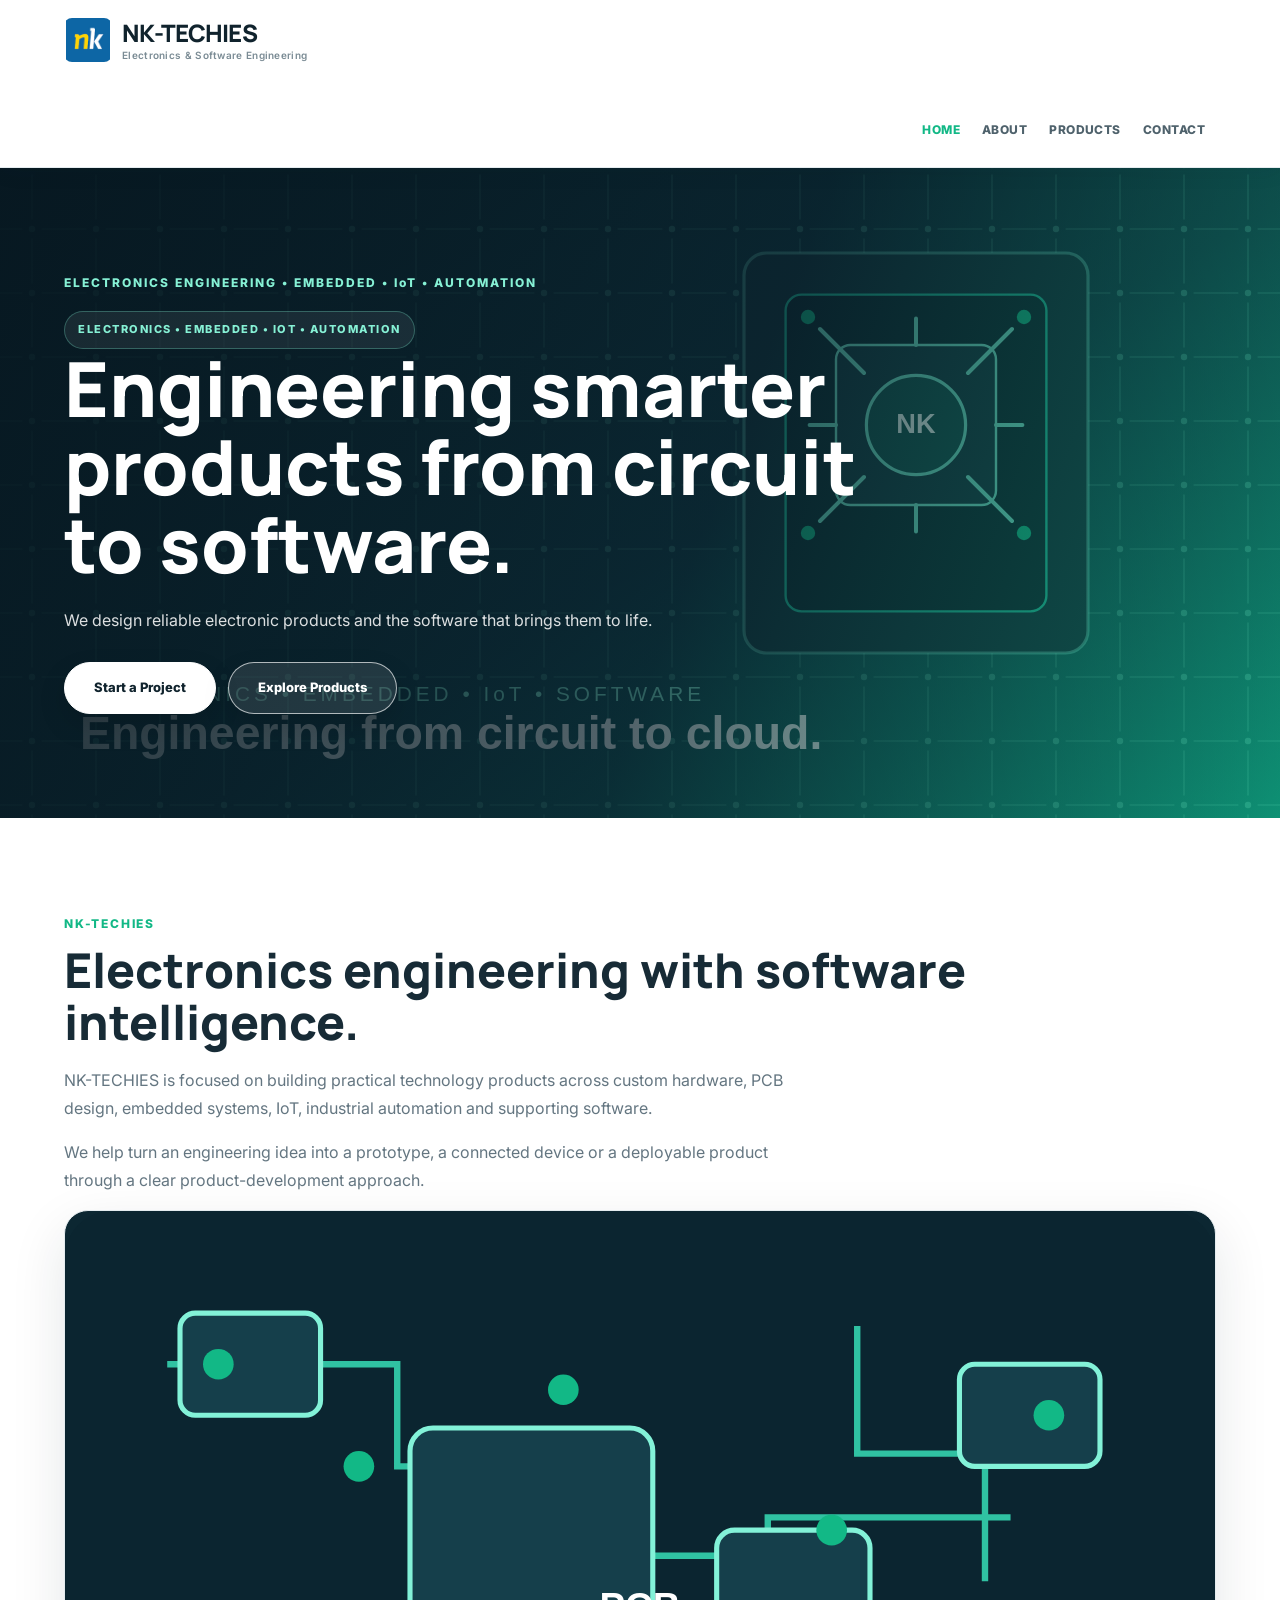
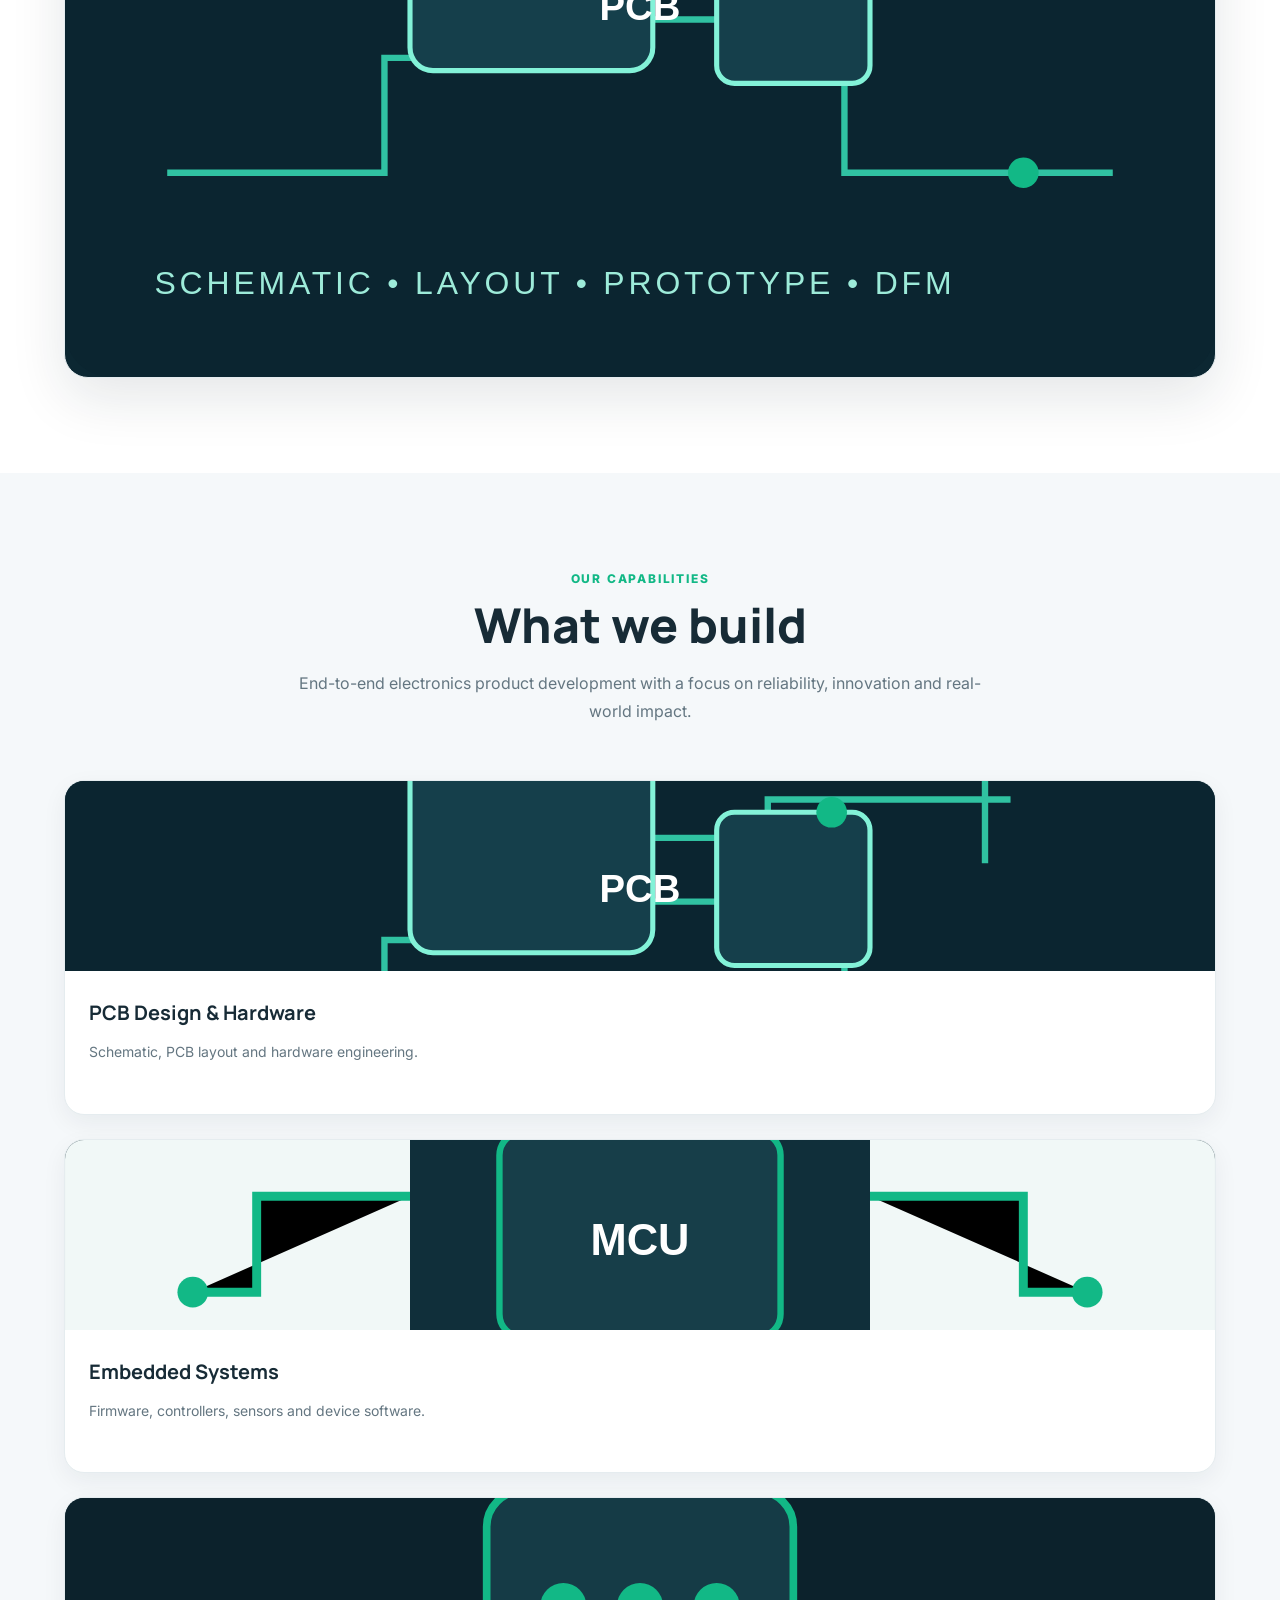
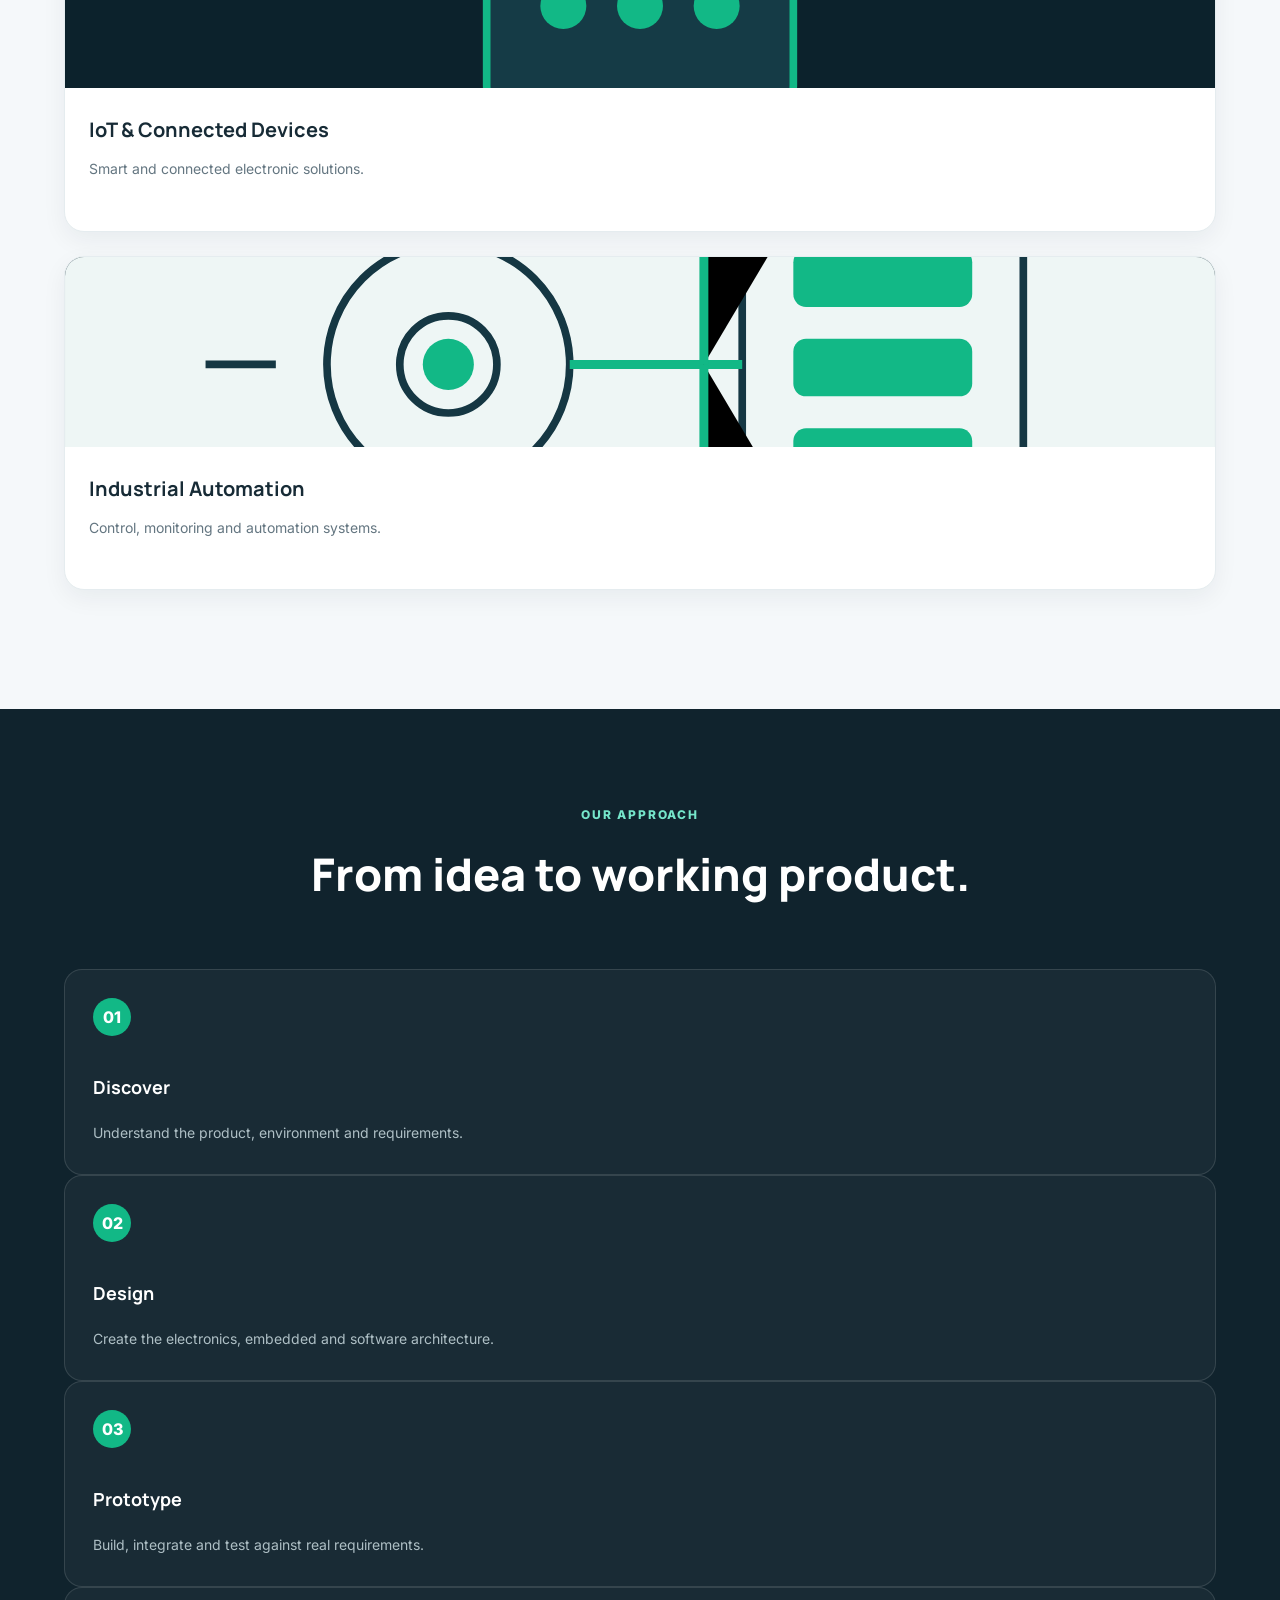
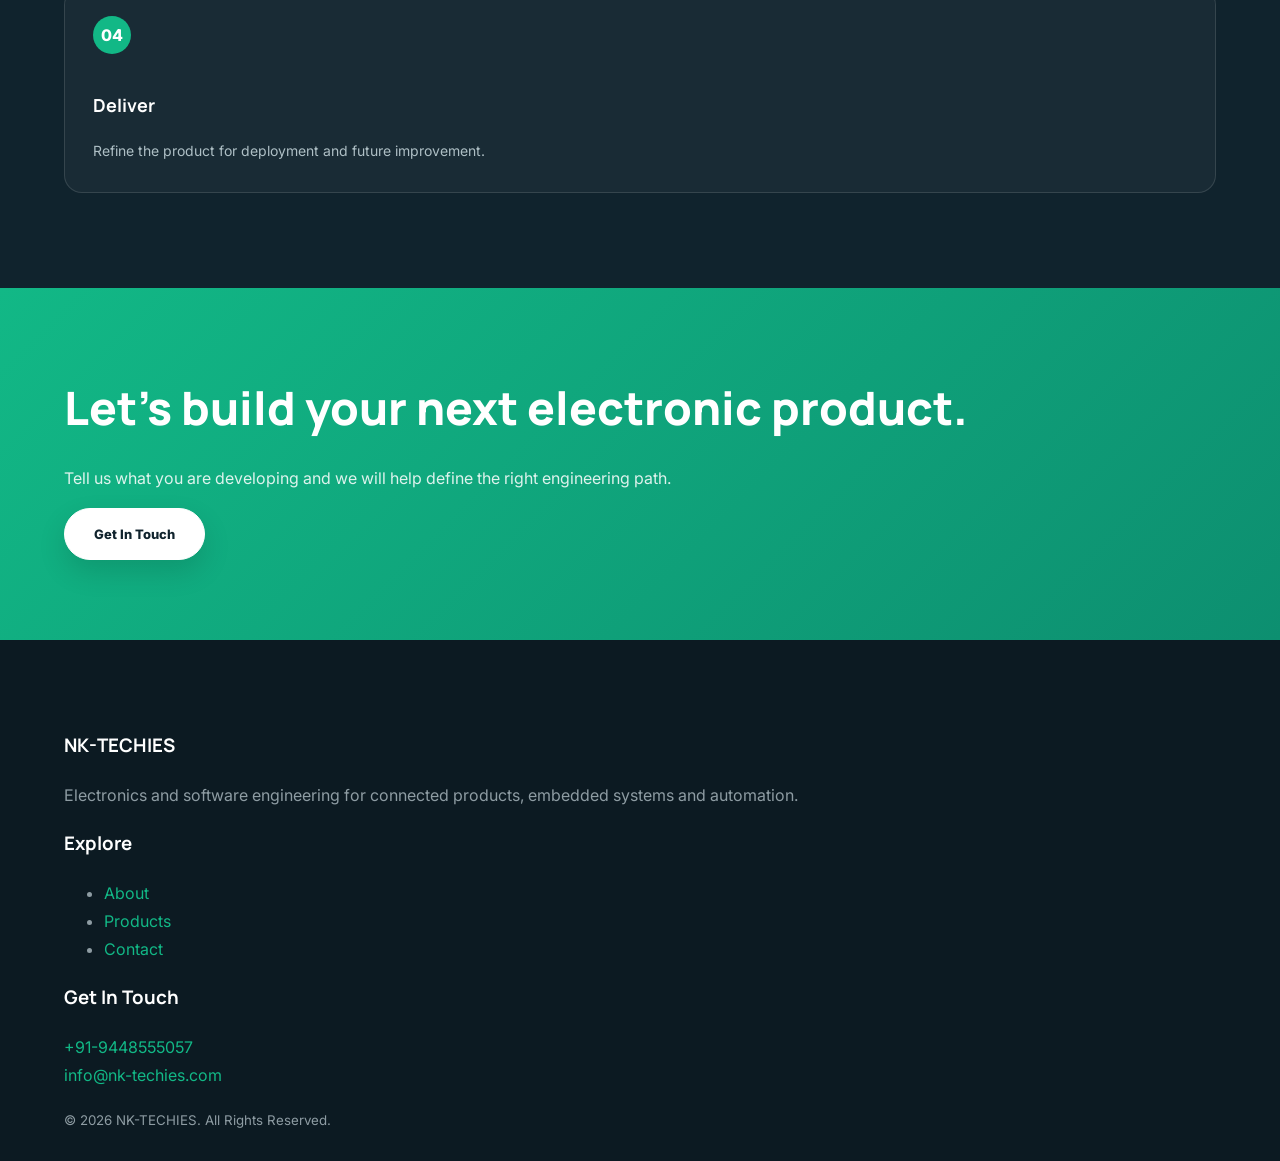
==== commit 8de2b80e: "Remove Services from main navigation and homepage" ====
--- a/index.html
+++ b/index.html
@@ -1 +1 @@
-<!DOCTYPE html><html lang="en"><head><meta charset="utf-8"><meta name="viewport" content="width=device-width,initial-scale=1"><title>NK-TECHIES | Electronics & Software Engineering</title><meta name="description" content="NK-TECHIES builds electronics, embedded systems, IoT and industrial automation products with integrated software engineering."><link rel="stylesheet" href="css/style.css"><link rel="stylesheet" href="css/electronics.css"></head><body><div id="page"><nav class="gtco-nav"><div class="gtco-container"><div class="row"><div class="col-sm-5 col-xs-12"><div id="gtco-logo"><a href="index.html"><img src="logo.png" alt="NK-Techies logo"><span>NK-TECHIES<small>Electronics & Software Engineering</small></span></a></div></div><div class="col-sm-7 col-xs-12 text-right menu-1"><ul><li class="active"><a href="index.html">Home</a></li><li><a href="about.html">About</a></li><li><a href="services.html">Services</a></li><li><a href="portfolio.html">Products</a></li><li><a href="contact.html">Contact</a></li></ul></div></div></div></nav><header id="gtco-header" class="gtco-cover" style="background-image:url(images/electronics-hero.svg)"><div class="overlay"></div><div class="gtco-container"><div class="display-t"><div class="display-tc"><span class="eyebrow">ELECTRONICS • EMBEDDED • IoT • AUTOMATION</span><h1>Engineering smarter products from circuit to software.</h1><p>We design reliable electronic products and the software that brings them to life.</p><div class="hero-actions"><a href="contact.html" class="btn btn-white btn-lg">Start a Project</a><a href="services.html" class="btn btn-white btn-outline btn-lg">Our Services</a></div></div></div></div></header><section class="electronics-intro"><div class="gtco-container"><div class="row"><div class="col-md-6"><div class="section-kicker">NK-TECHIES</div><h2>Electronics engineering with software intelligence.</h2><p>NK-TECHIES is focused on building practical technology products across custom hardware, PCB design, embedded systems, IoT, industrial automation and supporting software.</p><p>We help turn an engineering idea into a prototype, a connected device or a deployable product through a clear product-development approach.</p></div><div class="col-md-6"><div class="electronics-visual"><img src="images/pcb-design.svg" alt="PCB and electronics engineering"></div></div></div></div></section><section id="solutions" class="solution-section"><div class="gtco-container"><div class="gtco-heading"><div class="section-kicker">Core capabilities</div><h2>What we build</h2><p>Modern electronics solutions for connected and automated products.</p></div><div class="row"><div class="col-md-4 col-sm-6"><div class="electronics-card"><img src="images/pcb-design.svg" alt="PCB design"><div class="card-body"><h3>PCB Design & Hardware</h3><p>Schematics, component selection, board layout, prototype support and hardware engineering.</p></div></div></div><div class="col-md-4 col-sm-6"><div class="electronics-card"><img src="images/embedded-system.svg" alt="Embedded system"><div class="card-body"><h3>Embedded Systems</h3><p>Firmware, device control, sensors, communication interfaces and embedded product engineering.</p></div></div></div><div class="col-md-4 col-sm-6"><div class="electronics-card"><img src="images/iot-device.svg" alt="IoT device"><div class="card-body"><h3>IoT & Connected Devices</h3><p>Connected electronics, telemetry, remote monitoring and intelligent device experiences.</p></div></div></div><div class="col-md-4 col-sm-6"><div class="electronics-card"><img src="images/industrial-automation.svg" alt="Industrial automation"><div class="card-body"><h3>Industrial Automation</h3><p>Sensing, control and monitoring concepts for machines, equipment and smart operations.</p></div></div></div><div class="col-md-4 col-sm-6"><div class="electronics-card"><img src="images/embedded-system.svg" alt="Firmware engineering"><div class="card-body"><h3>Firmware & Device Software</h3><p>Reliable device logic, diagnostics, protocols and software integration for electronic products.</p></div></div></div><div class="col-md-4 col-sm-6"><div class="electronics-card"><img src="images/electronics-hero.svg" alt="Electronics product engineering"><div class="card-body"><h3>Product Engineering</h3><p>Concept, prototype, integration, testing and production-readiness support for technology products.</p></div></div></div></div></div></section><section class="process-section"><div class="gtco-container"><div class="gtco-heading"><div class="section-kicker" style="color:#75e6ca">Our approach</div><h2>From idea to working product.</h2></div><div class="row"><div class="col-md-3 col-sm-6"><div class="process-step"><span class="num">01</span><h3>Discover</h3><p>Understand the product, environment and engineering requirements.</p></div></div><div class="col-md-3 col-sm-6"><div class="process-step"><span class="num">02</span><h3>Design</h3><p>Create the electronics, embedded and software architecture.</p></div></div><div class="col-md-3 col-sm-6"><div class="process-step"><span class="num">03</span><h3>Prototype</h3><p>Build, integrate and test the solution against real requirements.</p></div></div><div class="col-md-3 col-sm-6"><div class="process-step"><span class="num">04</span><h3>Deliver</h3><p>Refine the product for deployment, support and future improvement.</p></div></div></div></div></section><section class="industries"><div class="gtco-container"><div class="gtco-heading"><div class="section-kicker">Industries</div><h2>Technology for a better tomorrow.</h2></div><div class="row"><div class="col-md-3 col-sm-6"><div class="industry-pill">Industrial IoT<small>Connected sensing and monitoring.</small></div></div><div class="col-md-3 col-sm-6"><div class="industry-pill">Smart Devices<small>Connected commercial electronics.</small></div></div><div class="col-md-3 col-sm-6"><div class="industry-pill">Energy & Utilities<small>Measurement and intelligent control.</small></div></div><div class="col-md-3 col-sm-6"><div class="industry-pill">Automation<small>Machine and process control.</small></div></div></div></div></section><section class="cta-electronics"><div class="gtco-container"><div class="row"><div class="col-md-8"><h2>Let's build your next electronic product.</h2><p>Tell us what you are developing and we will help define the right engineering path.</p></div><div class="col-md-4 text-right"><a href="contact.html" class="btn btn-white btn-lg">Get In Touch</a></div></div></div></section><footer id="gtco-footer"><div class="gtco-container"><div class="row"><div class="col-md-5"><h3>NK-TECHIES</h3><p>Electronics and software engineering for connected products, embedded systems and automation.</p></div><div class="col-md-3"><h3>Explore</h3><ul class="gtco-footer-links"><li><a href="about.html">About</a></li><li><a href="services.html">Services</a></li><li><a href="portfolio.html">Products</a></li><li><a href="contact.html">Contact</a></li></ul></div><div class="col-md-4"><h3>Get In Touch</h3><p><a href="tel:+919448555057">+91-9448555057</a><br><a href="mailto:info@nk-techies.com">info@nk-techies.com</a></p></div></div><div class="copyright"><small>&copy; 2026 NK-TECHIES. All Rights Reserved.</small></div></div></footer></div></body></html>+<!DOCTYPE html><html lang="en"><head><meta charset="utf-8"><meta name="viewport" content="width=device-width,initial-scale=1"><title>NK-TECHIES | Electronics & Software Engineering</title><meta name="description" content="NK-TECHIES builds electronics, embedded systems, IoT and industrial automation products with integrated software engineering."><link rel="stylesheet" href="css/style.css"><link rel="stylesheet" href="css/electronics.css"></head><body><div id="page"><nav class="gtco-nav"><div class="gtco-container"><div class="row"><div class="col-sm-5 col-xs-12"><div id="gtco-logo"><a href="index.html"><img src="logo.png" alt="NK-Techies logo"><span>NK-TECHIES<small>Electronics & Software Engineering</small></span></a></div></div><div class="col-sm-7 col-xs-12 text-right menu-1"><ul><li class="active"><a href="index.html">Home</a></li><li><a href="about.html">About</a></li><li><a href="portfolio.html">Products</a></li><li><a href="contact.html">Contact</a></li></ul></div></div></div></nav><header id="gtco-header" class="gtco-cover" style="background-image:url(images/electronics-hero.svg)"><div class="overlay"></div><div class="gtco-container"><div class="display-t"><div class="display-tc"><span class="eyebrow">ELECTRONICS • EMBEDDED • IoT • AUTOMATION</span><h1>Engineering smarter products from circuit to software.</h1><p>We design reliable electronic products and the software that brings them to life.</p><div class="hero-actions"><a href="contact.html" class="btn btn-white btn-lg">Start a Project</a><a href="portfolio.html" class="btn btn-white btn-outline btn-lg">Explore Products</a></div></div></div></div></header><section class="electronics-intro"><div class="gtco-container"><div class="row"><div class="col-md-6"><div class="section-kicker">NK-TECHIES</div><h2>Electronics engineering with software intelligence.</h2><p>NK-TECHIES is focused on building practical technology products across custom hardware, PCB design, embedded systems, IoT, industrial automation and supporting software.</p><p>We help turn an engineering idea into a prototype, a connected device or a deployable product through a clear product-development approach.</p></div><div class="col-md-6"><div class="electronics-visual"><img src="images/pcb-design.svg" alt="PCB and electronics engineering"></div></div></div></div></section><section id="solutions" class="solution-section"><div class="gtco-container"><div class="gtco-heading"><div class="section-kicker">Our capabilities</div><h2>What we build</h2><p>End-to-end electronics product development with a focus on reliability, innovation and real-world impact.</p></div><div class="row"><div class="col-md-3 col-sm-6"><div class="electronics-card"><img src="images/pcb-design.svg" alt="PCB design"><div class="card-body"><h3>PCB Design & Hardware</h3><p>Schematic, PCB layout and hardware engineering.</p></div></div></div><div class="col-md-3 col-sm-6"><div class="electronics-card"><img src="images/embedded-system.svg" alt="Embedded systems"><div class="card-body"><h3>Embedded Systems</h3><p>Firmware, controllers, sensors and device software.</p></div></div></div><div class="col-md-3 col-sm-6"><div class="electronics-card"><img src="images/iot-device.svg" alt="IoT connected device"><div class="card-body"><h3>IoT & Connected Devices</h3><p>Smart and connected electronic solutions.</p></div></div></div><div class="col-md-3 col-sm-6"><div class="electronics-card"><img src="images/industrial-automation.svg" alt="Industrial automation"><div class="card-body"><h3>Industrial Automation</h3><p>Control, monitoring and automation systems.</p></div></div></div></div></div></section><section class="process-section"><div class="gtco-container"><div class="gtco-heading"><div class="section-kicker" style="color:#75e6ca">Our approach</div><h2>From idea to working product.</h2></div><div class="row"><div class="col-md-3 col-sm-6"><div class="process-step"><span class="num">01</span><h3>Discover</h3><p>Understand the product, environment and requirements.</p></div></div><div class="col-md-3 col-sm-6"><div class="process-step"><span class="num">02</span><h3>Design</h3><p>Create the electronics, embedded and software architecture.</p></div></div><div class="col-md-3 col-sm-6"><div class="process-step"><span class="num">03</span><h3>Prototype</h3><p>Build, integrate and test against real requirements.</p></div></div><div class="col-md-3 col-sm-6"><div class="process-step"><span class="num">04</span><h3>Deliver</h3><p>Refine the product for deployment and future improvement.</p></div></div></div></div></section><section class="cta-electronics"><div class="gtco-container"><div class="row"><div class="col-md-8"><h2>Let's build your next electronic product.</h2><p>Tell us what you are developing and we will help define the right engineering path.</p></div><div class="col-md-4 text-right"><a href="contact.html" class="btn btn-white btn-lg">Get In Touch</a></div></div></div></section><footer id="gtco-footer"><div class="gtco-container"><div class="row"><div class="col-md-5"><h3>NK-TECHIES</h3><p>Electronics and software engineering for connected products, embedded systems and automation.</p></div><div class="col-md-3"><h3>Explore</h3><ul class="gtco-footer-links"><li><a href="about.html">About</a></li><li><a href="portfolio.html">Products</a></li><li><a href="contact.html">Contact</a></li></ul></div><div class="col-md-4"><h3>Get In Touch</h3><p><a href="tel:+919448555057">+91-9448555057</a><br><a href="mailto:info@nk-techies.com">info@nk-techies.com</a></p></div></div><div class="copyright"><small>&copy; 2026 NK-TECHIES. All Rights Reserved.</small></div></div></footer></div></body></html>
--- a/css/electronics.css
+++ b/css/electronics.css
@@ -1,2 +1,2 @@
-/* NK-TECHIES Electronics & Software layer */
-.eyebrow{display:inline-flex;align-items:center;gap:8px;padding:7px 12px;border:1px solid rgba(18,184,134,.22);border-radius:999px;background:#edf9f5;color:#078c69;font-size:11px;font-weight:800;letter-spacing:1.6px;text-transform:uppercase}.hero-actions{display:flex;gap:12px;flex-wrap:wrap;margin-top:26px}.hero-note{margin-top:20px!important;font-size:13px!important;color:rgba(255,255,255,.68)!important}.electronics-intro{padding:95px 0;background:#fff}.section-kicker{color:var(--brand);font-size:12px;font-weight:800;letter-spacing:1.8px;text-transform:uppercase;margin-bottom:10px}.electronics-intro h2,.solution-section h2{font-family:'Manrope',sans-serif;color:var(--ink);font-weight:800;font-size:clamp(30px,4vw,48px);line-height:1.08;margin:0 0 18px}.electronics-intro p{max-width:720px}.electronics-visual{border-radius:24px;overflow:hidden;box-shadow:var(--shadow);border:1px solid var(--line)}.electronics-visual img{width:100%}.solution-section{padding:95px 0;background:#f5f8fa}.electronics-card{height:100%;padding:0 0 28px;background:#fff;border:1px solid var(--line);border-radius:20px;overflow:hidden;box-shadow:var(--shadow-sm);transition:.25s}.electronics-card:hover{transform:translateY(-6px);box-shadow:var(--shadow)}.electronics-card img{width:100%;height:185px;object-fit:cover;background:#0c2732}.electronics-card .card-body{padding:24px}.electronics-card h3{margin:0 0 10px;font-family:'Manrope',sans-serif;color:var(--ink);font-size:20px}.electronics-card p{margin:0;font-size:14px}.tag-row{display:flex;flex-wrap:wrap;gap:7px;margin-top:17px}.tag{padding:5px 9px;border-radius:999px;background:#edf9f5;color:#087e62;font-size:11px;font-weight:700}.process-section{padding:95px 0;background:#10232d;color:#d9e5e8}.process-section h2{color:#fff;font-family:'Manrope',sans-serif;font-weight:800}.process-step{height:100%;padding:28px;border:1px solid rgba(255,255,255,.12);border-radius:18px;background:rgba(255,255,255,.04)}.process-step .num{display:inline-flex;width:38px;height:38px;align-items:center;justify-content:center;border-radius:50%;background:#12b886;color:#fff;font-weight:800;margin-bottom:18px}.process-step h3{color:#fff;font-family:'Manrope',sans-serif;font-size:18px}.process-step p{font-size:14px;margin:0;color:#aebfc5}.stack-section{padding:85px 0;background:#fff}.stack-list{display:flex;flex-wrap:wrap;gap:10px;justify-content:center}.stack-list span{padding:10px 15px;border:1px solid var(--line);border-radius:10px;background:#fff;color:#49616c;font-size:13px;font-weight:700;box-shadow:var(--shadow-sm)}.industries{padding:90px 0;background:#f7fbfa}.industry-pill{padding:20px;border:1px solid #dfeeea;border-radius:16px;background:#fff;height:100%;font-weight:700;color:var(--ink);box-shadow:var(--shadow-sm)}.industry-pill small{display:block;margin-top:5px;color:var(--text);font-weight:400}.cta-electronics{padding:80px 0;background:linear-gradient(135deg,#12b886,#0d8f70);color:#fff}.cta-electronics h2{font-family:'Manrope',sans-serif;font-size:clamp(30px,4vw,46px);font-weight:800;margin:0 0 12px}.cta-electronics p{color:rgba(255,255,255,.86)}.service-icon{width:62px;height:62px;border-radius:16px;display:flex;align-items:center;justify-content:center;background:#eafaf5;color:#12b886;font-size:26px;margin-bottom:18px}.product-card img{height:220px;object-fit:cover;width:100%;border-radius:14px}.product-card{height:100%;padding:18px;background:#fff;border:1px solid var(--line);border-radius:20px;box-shadow:var(--shadow-sm)}@media(max-width:767px){.electronics-intro,.solution-section,.process-section,.stack-section,.industries{padding:65px 0}.hero-actions{flex-direction:column;align-items:flex-start}.electronics-card img{height:165px}}
+/* NK-TECHIES modern electronics design system */
+#gtco-logo a{gap:10px;align-items:center}#gtco-logo img{width:48px;height:48px;object-fit:contain;border-radius:8px}#gtco-logo span{display:flex;flex-direction:column;line-height:1.05}#gtco-logo small{display:block;margin-top:5px;font-family:Inter,Arial,sans-serif;font-size:10px;font-weight:600;letter-spacing:.3px;color:#7a8b94}.gtco-nav .menu-1>ul>li>a{letter-spacing:.45px}.gtco-nav .gtco-contact{display:none}.eyebrow{display:inline-flex;align-items:center;gap:8px;padding:8px 13px;border:1px solid rgba(117,230,202,.3);border-radius:999px;background:rgba(255,255,255,.07);color:#86f1d5;font-size:11px;font-weight:800;letter-spacing:1.5px;text-transform:uppercase}.hero-actions{display:flex;gap:12px;flex-wrap:wrap;margin-top:28px}.hero-note{margin-top:18px!important;font-size:13px!important;color:rgba(255,255,255,.68)!important}.electronics-intro{padding:95px 0;background:#fff}.section-kicker{color:var(--brand);font-size:12px;font-weight:800;letter-spacing:1.8px;text-transform:uppercase;margin-bottom:10px}.electronics-intro h2,.solution-section h2,.contact-intro h2,.contact-checklist h2{font-family:'Manrope',sans-serif;color:var(--ink);font-weight:800;font-size:clamp(30px,4vw,48px);line-height:1.08;margin:0 0 18px}.electronics-intro p{max-width:720px}.electronics-visual{border-radius:24px;overflow:hidden;box-shadow:var(--shadow);border:1px solid var(--line);background:#0c2732}.electronics-visual img{width:100%}.solution-section{padding:95px 0;background:#f5f8fa}.electronics-card{height:100%;padding:0 0 25px;background:#fff;border:1px solid var(--line);border-radius:20px;overflow:hidden;box-shadow:var(--shadow-sm);transition:.25s;margin-bottom:24px}.electronics-card:hover{transform:translateY(-6px);box-shadow:var(--shadow)}.electronics-card img{width:100%;height:190px;object-fit:cover;background:#0c2732}.electronics-card .card-body{padding:24px}.electronics-card h3{margin:0 0 10px;font-family:'Manrope',sans-serif;color:var(--ink);font-size:20px}.electronics-card p{margin:0;font-size:14px}.process-section{padding:95px 0;background:#10232d;color:#d9e5e8}.process-section h2{color:#fff;font-family:'Manrope',sans-serif;font-weight:800}.process-step{height:100%;padding:28px;border:1px solid rgba(255,255,255,.12);border-radius:18px;background:rgba(255,255,255,.04)}.process-step .num{display:inline-flex;width:38px;height:38px;align-items:center;justify-content:center;border-radius:50%;background:#12b886;color:#fff;font-weight:800;margin-bottom:18px}.process-step h3{color:#fff;font-family:'Manrope',sans-serif;font-size:18px}.process-step p{font-size:14px;margin:0;color:#aebfc5}.industries{padding:90px 0;background:#f7fbfa}.industry-pill{padding:22px;border:1px solid #dfeeea;border-radius:16px;background:#fff;height:100%;font-weight:700;color:var(--ink);box-shadow:var(--shadow-sm);margin-bottom:20px}.industry-pill small{display:block;margin-top:5px;color:var(--text);font-weight:400}.cta-electronics{padding:80px 0;background:linear-gradient(135deg,#12b886,#0d8f70);color:#fff}.cta-electronics h2{font-family:'Manrope',sans-serif;font-size:clamp(30px,4vw,46px);font-weight:800;margin:0 0 12px}.cta-electronics p{color:rgba(255,255,255,.86)}.service-icon{width:62px;height:62px;border-radius:16px;display:flex;align-items:center;justify-content:center;background:#eafaf5;color:#12b886;font-size:26px;margin-bottom:18px}.product-card{height:100%;padding:18px;background:#fff;border:1px solid var(--line);border-radius:20px;box-shadow:var(--shadow-sm);margin-bottom:24px}.product-card img{height:220px;object-fit:cover;width:100%;border-radius:14px;background:#0c2732}.product-card .card-body{padding:20px 5px}.product-card h3{color:var(--ink);font-family:'Manrope',sans-serif}.stack-section{padding:85px 0;background:#fff}.stack-list{display:flex;flex-wrap:wrap;gap:10px;justify-content:center}.stack-list span{padding:10px 15px;border:1px solid var(--line);border-radius:10px;background:#fff;color:#49616c;font-size:13px;font-weight:700;box-shadow:var(--shadow-sm)}.contact-intro{padding:95px 0;background:#fff}.contact-form{margin-top:28px;padding:34px;background:#f7fafb;border:1px solid var(--line);border-radius:24px;box-shadow:var(--shadow-sm)}.contact-form .form-group{margin-bottom:20px}.contact-form label{display:block;margin-bottom:8px;color:var(--ink);font-size:13px;font-weight:800}.contact-form .form-control{height:48px;border:1px solid #d9e4e7;border-radius:10px;box-shadow:none;background:#fff;padding:12px 14px}.contact-form textarea.form-control{height:auto;min-height:155px;resize:vertical}.contact-form .form-control:focus{border-color:#12b886;box-shadow:0 0 0 3px rgba(18,184,134,.1)}.contact-submit{display:inline-flex;align-items:center;gap:12px;padding:13px 22px;border-radius:10px!important;font-weight:800}.contact-submit span{font-size:18px}.form-note{margin:12px 0 0!important;color:#7b8d95!important;font-size:12px!important}.contact-panel{height:100%;padding:38px;background:#10232d;color:#d9e5e8;border-radius:24px;box-shadow:var(--shadow);position:relative;overflow:hidden}.contact-panel:after{content:'';position:absolute;width:190px;height:190px;border:1px solid rgba(117,230,202,.15);border-radius:50%;right:-75px;top:-75px}.contact-panel-label{color:#75e6ca;font-size:11px;font-weight:800;letter-spacing:2px}.contact-panel h3{color:#fff;font-family:'Manrope',sans-serif;font-size:32px;font-weight:800;margin:12px 0}.contact-panel>p{color:#aebfc5;line-height:1.8}.contact-detail{display:flex;align-items:center;gap:14px;margin-top:28px}.detail-icon{width:42px;height:42px;display:flex;align-items:center;justify-content:center;border-radius:12px;background:rgba(18,184,134,.12);color:#75e6ca;font-size:19px;font-weight:800}.contact-detail small,.contact-focus>small{display:block;color:#80959e;text-transform:uppercase;font-size:10px;font-weight:800;letter-spacing:1.4px;margin-bottom:4px}.contact-detail a{color:#fff;font-size:16px;font-weight:700}.contact-focus{margin-top:34px;padding-top:25px;border-top:1px solid rgba(255,255,255,.1)}.contact-focus>div{display:flex;flex-wrap:wrap;gap:8px;margin-top:12px}.contact-focus span{padding:7px 10px;border:1px solid rgba(117,230,202,.2);border-radius:999px;color:#cfe8e3;font-size:11px;font-weight:700}.contact-steps{padding:90px 0;background:#f5f8fa}.contact-step{height:100%;padding:28px;background:#fff;border:1px solid var(--line);border-radius:18px;box-shadow:var(--shadow-sm)}.contact-step>span{display:inline-flex;width:42px;height:42px;align-items:center;justify-content:center;border-radius:12px;background:#eafaf5;color:#12b886;font-size:12px;font-weight:900;margin-bottom:18px}.contact-step h3{font-family:'Manrope',sans-serif;color:var(--ink);font-size:20px;margin:0 0 10px}.contact-step p{margin:0;color:#647982;font-size:14px}.contact-checklist{padding:90px 0;background:#fff}.enquiry-list{list-style:none;padding:0;margin:0}.enquiry-list li{position:relative;padding:15px 0 15px 32px;border-bottom:1px solid #e7eef0;color:#4e656e;font-size:15px}.enquiry-list li:before{content:'✓';position:absolute;left:0;top:14px;width:22px;height:22px;border-radius:50%;background:#eafaf5;color:#12b886;text-align:center;line-height:22px;font-size:12px;font-weight:900}#gtco-header .display-tc:before{content:'ELECTRONICS ENGINEERING • EMBEDDED • IoT • AUTOMATION';color:#86f1d5;font-size:12px;font-weight:800;letter-spacing:2px;margin-bottom:18px;display:block}@media(max-width:767px){.electronics-intro,.solution-section,.process-section,.stack-section,.industries,.contact-intro,.contact-steps,.contact-checklist{padding:65px 0}.hero-actions{flex-direction:column;align-items:flex-start}#gtco-logo{padding:14px 0}.menu-1>ul{text-align:center}.menu-1>ul>li>a{padding:8px 5px;font-size:10px}.electronics-card img{height:165px}.contact-form{padding:24px}.contact-panel{margin-top:30px;padding:28px}.contact-step{margin-bottom:18px}}
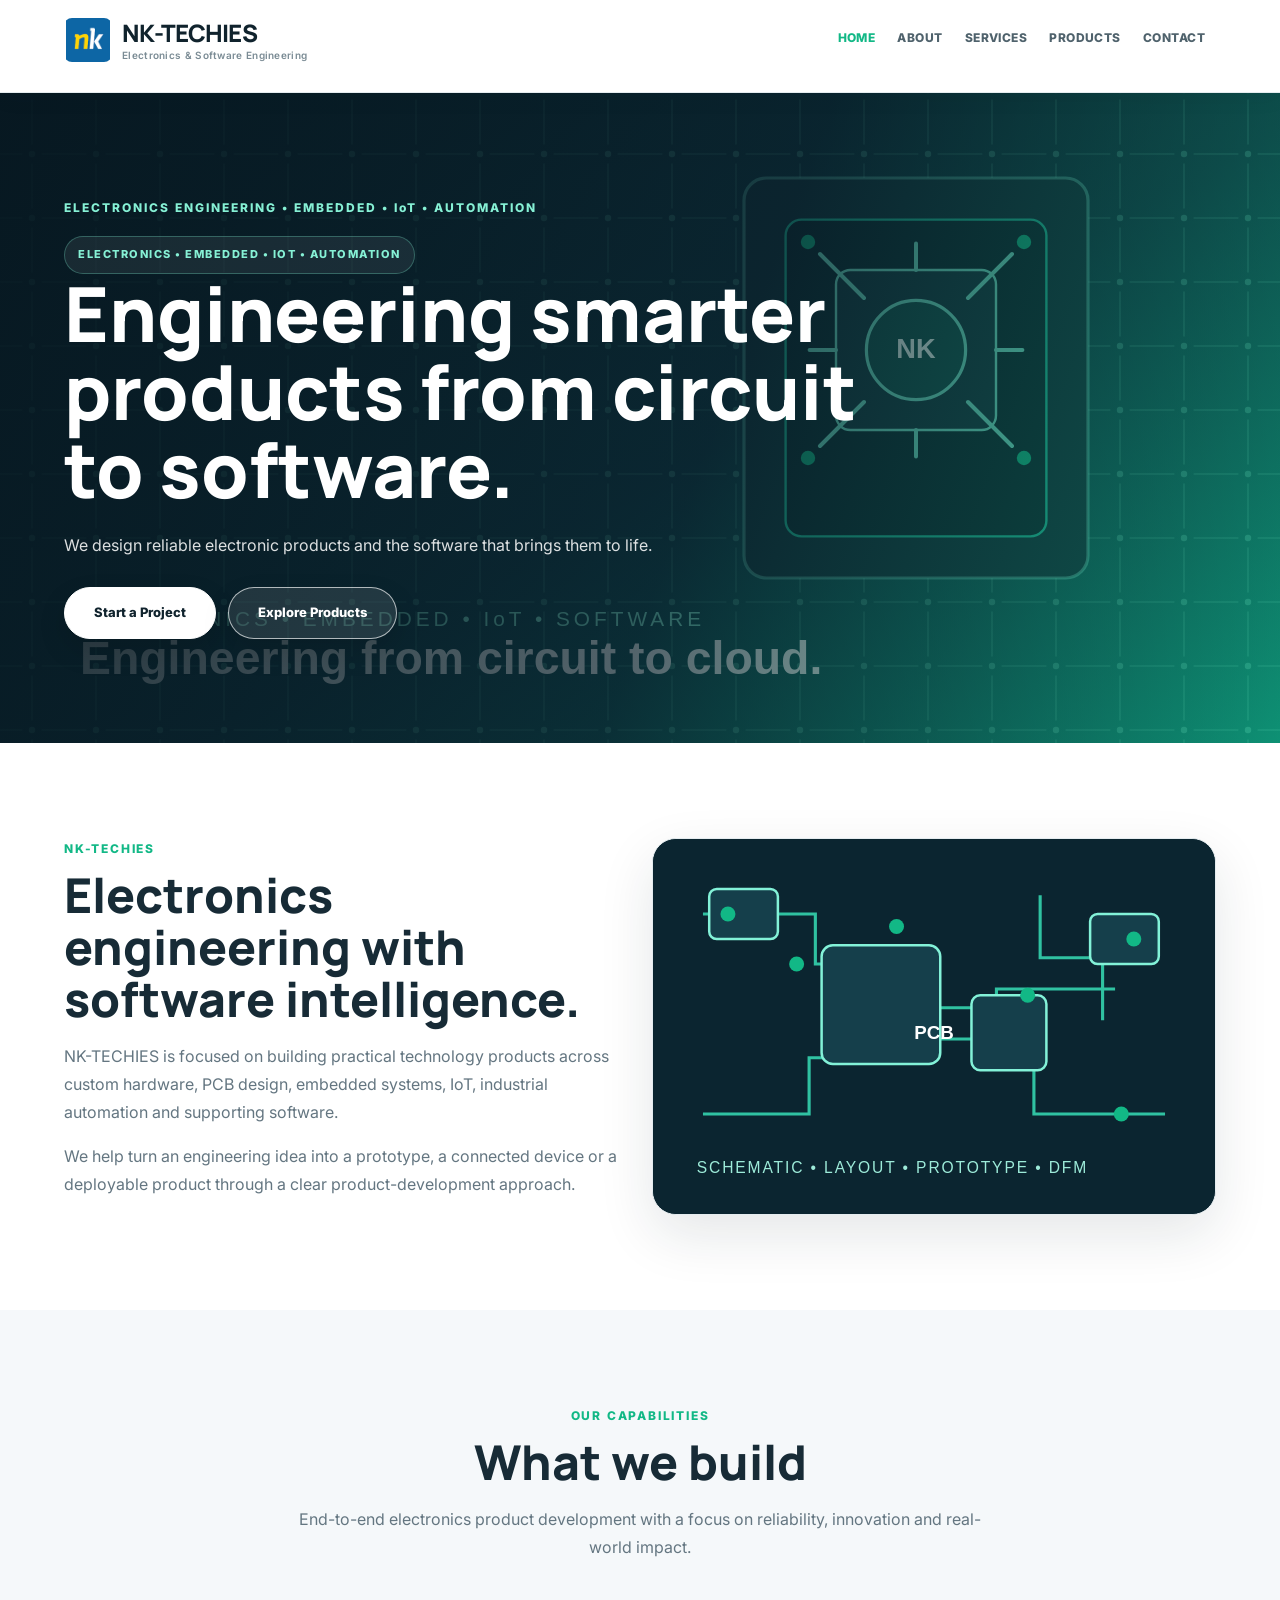
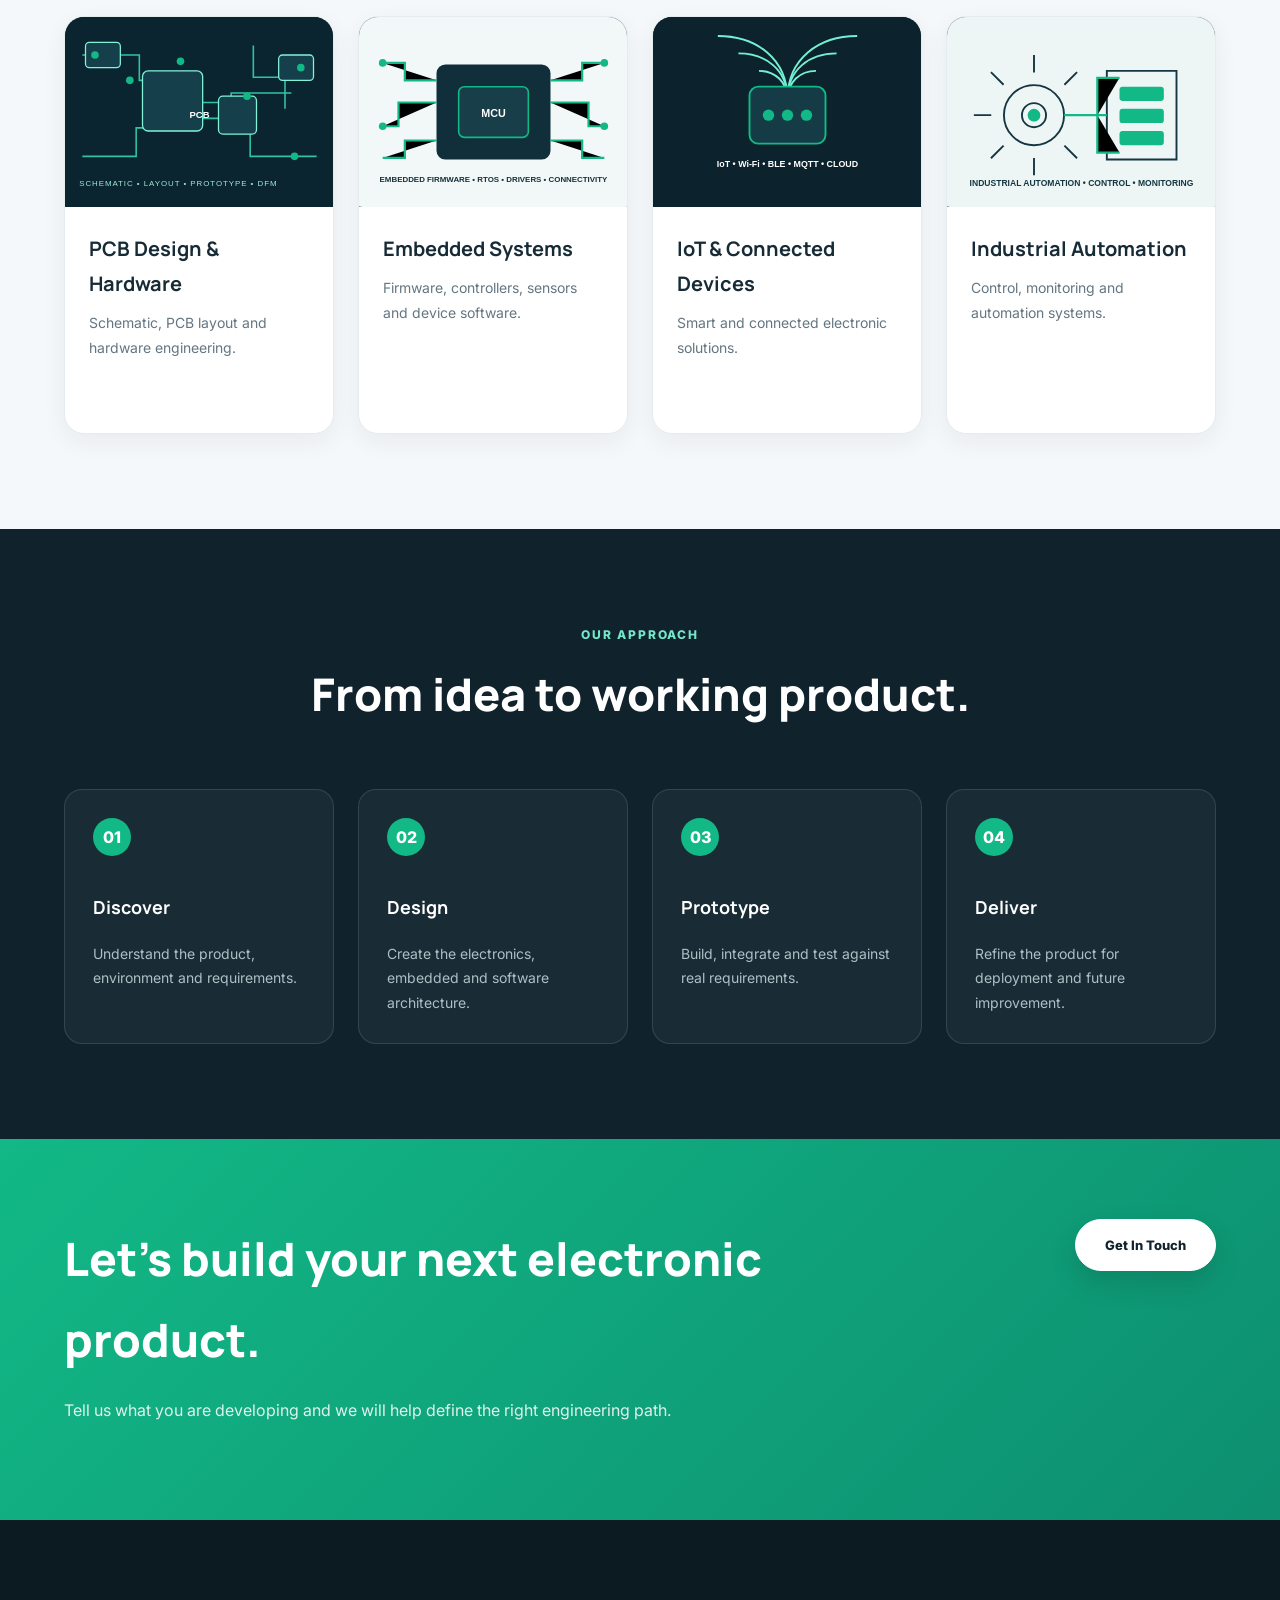
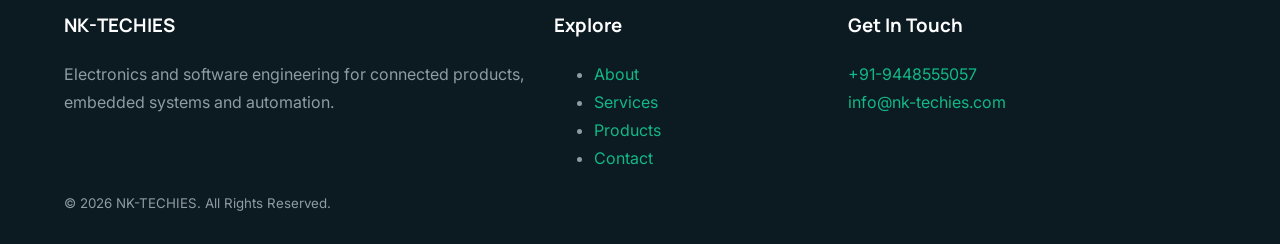
==== commit 444ee202: "Restore Services navigation" ====
--- a/index.html
+++ b/index.html
@@ -1 +1 @@
-<!DOCTYPE html><html lang="en"><head><meta charset="utf-8"><meta name="viewport" content="width=device-width,initial-scale=1"><title>NK-TECHIES | Electronics & Software Engineering</title><meta name="description" content="NK-TECHIES builds electronics, embedded systems, IoT and industrial automation products with integrated software engineering."><link rel="stylesheet" href="css/style.css"><link rel="stylesheet" href="css/electronics.css"></head><body><div id="page"><nav class="gtco-nav"><div class="gtco-container"><div class="row"><div class="col-sm-5 col-xs-12"><div id="gtco-logo"><a href="index.html"><img src="logo.png" alt="NK-Techies logo"><span>NK-TECHIES<small>Electronics & Software Engineering</small></span></a></div></div><div class="col-sm-7 col-xs-12 text-right menu-1"><ul><li class="active"><a href="index.html">Home</a></li><li><a href="about.html">About</a></li><li><a href="portfolio.html">Products</a></li><li><a href="contact.html">Contact</a></li></ul></div></div></div></nav><header id="gtco-header" class="gtco-cover" style="background-image:url(images/electronics-hero.svg)"><div class="overlay"></div><div class="gtco-container"><div class="display-t"><div class="display-tc"><span class="eyebrow">ELECTRONICS • EMBEDDED • IoT • AUTOMATION</span><h1>Engineering smarter products from circuit to software.</h1><p>We design reliable electronic products and the software that brings them to life.</p><div class="hero-actions"><a href="contact.html" class="btn btn-white btn-lg">Start a Project</a><a href="portfolio.html" class="btn btn-white btn-outline btn-lg">Explore Products</a></div></div></div></div></header><section class="electronics-intro"><div class="gtco-container"><div class="row"><div class="col-md-6"><div class="section-kicker">NK-TECHIES</div><h2>Electronics engineering with software intelligence.</h2><p>NK-TECHIES is focused on building practical technology products across custom hardware, PCB design, embedded systems, IoT, industrial automation and supporting software.</p><p>We help turn an engineering idea into a prototype, a connected device or a deployable product through a clear product-development approach.</p></div><div class="col-md-6"><div class="electronics-visual"><img src="images/pcb-design.svg" alt="PCB and electronics engineering"></div></div></div></div></section><section id="solutions" class="solution-section"><div class="gtco-container"><div class="gtco-heading"><div class="section-kicker">Our capabilities</div><h2>What we build</h2><p>End-to-end electronics product development with a focus on reliability, innovation and real-world impact.</p></div><div class="row"><div class="col-md-3 col-sm-6"><div class="electronics-card"><img src="images/pcb-design.svg" alt="PCB design"><div class="card-body"><h3>PCB Design & Hardware</h3><p>Schematic, PCB layout and hardware engineering.</p></div></div></div><div class="col-md-3 col-sm-6"><div class="electronics-card"><img src="images/embedded-system.svg" alt="Embedded systems"><div class="card-body"><h3>Embedded Systems</h3><p>Firmware, controllers, sensors and device software.</p></div></div></div><div class="col-md-3 col-sm-6"><div class="electronics-card"><img src="images/iot-device.svg" alt="IoT connected device"><div class="card-body"><h3>IoT & Connected Devices</h3><p>Smart and connected electronic solutions.</p></div></div></div><div class="col-md-3 col-sm-6"><div class="electronics-card"><img src="images/industrial-automation.svg" alt="Industrial automation"><div class="card-body"><h3>Industrial Automation</h3><p>Control, monitoring and automation systems.</p></div></div></div></div></div></section><section class="process-section"><div class="gtco-container"><div class="gtco-heading"><div class="section-kicker" style="color:#75e6ca">Our approach</div><h2>From idea to working product.</h2></div><div class="row"><div class="col-md-3 col-sm-6"><div class="process-step"><span class="num">01</span><h3>Discover</h3><p>Understand the product, environment and requirements.</p></div></div><div class="col-md-3 col-sm-6"><div class="process-step"><span class="num">02</span><h3>Design</h3><p>Create the electronics, embedded and software architecture.</p></div></div><div class="col-md-3 col-sm-6"><div class="process-step"><span class="num">03</span><h3>Prototype</h3><p>Build, integrate and test against real requirements.</p></div></div><div class="col-md-3 col-sm-6"><div class="process-step"><span class="num">04</span><h3>Deliver</h3><p>Refine the product for deployment and future improvement.</p></div></div></div></div></section><section class="cta-electronics"><div class="gtco-container"><div class="row"><div class="col-md-8"><h2>Let's build your next electronic product.</h2><p>Tell us what you are developing and we will help define the right engineering path.</p></div><div class="col-md-4 text-right"><a href="contact.html" class="btn btn-white btn-lg">Get In Touch</a></div></div></div></section><footer id="gtco-footer"><div class="gtco-container"><div class="row"><div class="col-md-5"><h3>NK-TECHIES</h3><p>Electronics and software engineering for connected products, embedded systems and automation.</p></div><div class="col-md-3"><h3>Explore</h3><ul class="gtco-footer-links"><li><a href="about.html">About</a></li><li><a href="portfolio.html">Products</a></li><li><a href="contact.html">Contact</a></li></ul></div><div class="col-md-4"><h3>Get In Touch</h3><p><a href="tel:+919448555057">+91-9448555057</a><br><a href="mailto:info@nk-techies.com">info@nk-techies.com</a></p></div></div><div class="copyright"><small>&copy; 2026 NK-TECHIES. All Rights Reserved.</small></div></div></footer></div></body></html>+<!DOCTYPE html><html lang="en"><head><meta charset="utf-8"><meta name="viewport" content="width=device-width,initial-scale=1"><title>NK-TECHIES | Electronics & Software Engineering</title><meta name="description" content="NK-TECHIES builds electronics, embedded systems, IoT and industrial automation products with integrated software engineering."><link rel="stylesheet" href="css/style.css"><link rel="stylesheet" href="css/electronics.css"></head><body><div id="page"><nav class="gtco-nav"><div class="gtco-container"><div class="row"><div class="col-sm-5 col-xs-12"><div id="gtco-logo"><a href="index.html"><img src="logo.png" alt="NK-Techies logo"><span>NK-TECHIES<small>Electronics & Software Engineering</small></span></a></div></div><div class="col-sm-7 col-xs-12 text-right menu-1"><ul><li class="active"><a href="index.html">Home</a></li><li><a href="about.html">About</a></li><li><a href="services.html">Services</a></li><li><a href="portfolio.html">Products</a></li><li><a href="contact.html">Contact</a></li></ul></div></div></div></nav><header id="gtco-header" class="gtco-cover" style="background-image:url(images/electronics-hero.svg)"><div class="overlay"></div><div class="gtco-container"><div class="display-t"><div class="display-tc"><span class="eyebrow">ELECTRONICS • EMBEDDED • IoT • AUTOMATION</span><h1>Engineering smarter products from circuit to software.</h1><p>We design reliable electronic products and the software that brings them to life.</p><div class="hero-actions"><a href="contact.html" class="btn btn-white btn-lg">Start a Project</a><a href="portfolio.html" class="btn btn-white btn-outline btn-lg">Explore Products</a></div></div></div></div></header><section class="electronics-intro"><div class="gtco-container"><div class="row"><div class="col-md-6"><div class="section-kicker">NK-TECHIES</div><h2>Electronics engineering with software intelligence.</h2><p>NK-TECHIES is focused on building practical technology products across custom hardware, PCB design, embedded systems, IoT, industrial automation and supporting software.</p><p>We help turn an engineering idea into a prototype, a connected device or a deployable product through a clear product-development approach.</p></div><div class="col-md-6"><div class="electronics-visual"><img src="images/pcb-design.svg" alt="PCB and electronics engineering"></div></div></div></div></section><section id="solutions" class="solution-section"><div class="gtco-container"><div class="gtco-heading"><div class="section-kicker">Our capabilities</div><h2>What we build</h2><p>End-to-end electronics product development with a focus on reliability, innovation and real-world impact.</p></div><div class="row"><div class="col-md-3 col-sm-6"><div class="electronics-card"><img src="images/pcb-design.svg" alt="PCB design"><div class="card-body"><h3>PCB Design & Hardware</h3><p>Schematic, PCB layout and hardware engineering.</p></div></div></div><div class="col-md-3 col-sm-6"><div class="electronics-card"><img src="images/embedded-system.svg" alt="Embedded systems"><div class="card-body"><h3>Embedded Systems</h3><p>Firmware, controllers, sensors and device software.</p></div></div></div><div class="col-md-3 col-sm-6"><div class="electronics-card"><img src="images/iot-device.svg" alt="IoT connected device"><div class="card-body"><h3>IoT & Connected Devices</h3><p>Smart and connected electronic solutions.</p></div></div></div><div class="col-md-3 col-sm-6"><div class="electronics-card"><img src="images/industrial-automation.svg" alt="Industrial automation"><div class="card-body"><h3>Industrial Automation</h3><p>Control, monitoring and automation systems.</p></div></div></div></div></div></section><section class="process-section"><div class="gtco-container"><div class="gtco-heading"><div class="section-kicker" style="color:#75e6ca">Our approach</div><h2>From idea to working product.</h2></div><div class="row"><div class="col-md-3 col-sm-6"><div class="process-step"><span class="num">01</span><h3>Discover</h3><p>Understand the product, environment and requirements.</p></div></div><div class="col-md-3 col-sm-6"><div class="process-step"><span class="num">02</span><h3>Design</h3><p>Create the electronics, embedded and software architecture.</p></div></div><div class="col-md-3 col-sm-6"><div class="process-step"><span class="num">03</span><h3>Prototype</h3><p>Build, integrate and test against real requirements.</p></div></div><div class="col-md-3 col-sm-6"><div class="process-step"><span class="num">04</span><h3>Deliver</h3><p>Refine the product for deployment and future improvement.</p></div></div></div></div></section><section class="cta-electronics"><div class="gtco-container"><div class="row"><div class="col-md-8"><h2>Let's build your next electronic product.</h2><p>Tell us what you are developing and we will help define the right engineering path.</p></div><div class="col-md-4 text-right"><a href="contact.html" class="btn btn-white btn-lg">Get In Touch</a></div></div></div></section><footer id="gtco-footer"><div class="gtco-container"><div class="row"><div class="col-md-5"><h3>NK-TECHIES</h3><p>Electronics and software engineering for connected products, embedded systems and automation.</p></div><div class="col-md-3"><h3>Explore</h3><ul class="gtco-footer-links"><li><a href="about.html">About</a></li><li><a href="services.html">Services</a></li><li><a href="portfolio.html">Products</a></li><li><a href="contact.html">Contact</a></li></ul></div><div class="col-md-4"><h3>Get In Touch</h3><p><a href="tel:+919448555057">+91-9448555057</a><br><a href="mailto:info@nk-techies.com">info@nk-techies.com</a></p></div></div><div class="copyright"><small>&copy; 2026 NK-TECHIES. All Rights Reserved.</small></div></div></footer></div></body></html>
--- a/css/style.css
+++ b/css/style.css
@@ -1,3 +1,7 @@
 /* NK-TECHIES — Modern Business Template — GitHub Pages rebuild */
 @import url('https://fonts.googleapis.com/css2?family=Inter:wght@400;500;600;700;800&family=Manrope:wght@600;700;800&display=swap');
-:root{--brand:#12b886;--brand-dark:#079669;--navy:#10232d;--ink:#172b36;--text:#647681;--muted:#8a9aa3;--line:#e5ecef;--purple:#6657e8;--shadow-sm:0 8px 24px rgba(16,35,45,.06);--shadow:0 20px 55px rgba(16,35,45,.11);--radius:18px}*{box-sizing:border-box}html{scroll-behavior:smooth}body{margin:0;background:#fff;color:var(--text);font-family:'Inter',Arial,sans-serif;font-size:16px;line-height:1.75;-webkit-font-smoothing:antialiased}a{color:var(--brand);text-decoration:none;transition:.25s}a:hover{color:var(--brand-dark);text-decoration:none}img{max-width:100%;height:auto;display:block}.container,.gtco-container{width:100%;max-width:1200px;margin:0 auto;padding:0 24px}.row{margin-left:-12px;margin-right:-12px}.row>[class*='col-']{padding-left:12px;padding-right:12px}.gtco-nav{position:sticky;top:0;z-index:1000;background:rgba(255,255,255,.96);border-bottom:1px solid var(--line);box-shadow:0 4px 22px rgba(16,35,45,.06);backdrop-filter:blur(18px)}.gtco-nav .gtco-contact{padding:7px 0 3px;font-size:12px}.gtco-nav .gtco-contact ul{list-style:none;padding:0;margin:0}.gtco-nav .gtco-contact li{display:inline-block;margin-left:18px}.gtco-nav .gtco-contact a{color:#73838c;font-size:12px}#gtco-logo{padding:18px 0;font-family:'Manrope',sans-serif;font-size:24px;font-weight:800;letter-spacing:-.7px}#gtco-logo a{display:inline-flex;align-items:center;gap:9px;color:var(--navy)}#gtco-logo img{max-height:44px;width:auto}.menu-1>ul{list-style:none;margin:0;padding:0;text-align:right}.menu-1>ul>li{display:inline-block;position:relative}.menu-1>ul>li>a{display:block;padding:27px 11px;color:#4f626c;font-size:12px;font-weight:800;letter-spacing:.65px;text-transform:uppercase}.menu-1>ul>li>a:hover,.menu-1>ul>li.active>a{color:var(--brand)}.menu-1 .dropdown{position:absolute;right:0;top:100%;min-width:245px;padding:9px;margin:0;background:#fff;border:1px solid var(--line);border-radius:14px;box-shadow:var(--shadow);list-style:none;text-align:left;opacity:0;visibility:hidden;transform:translateY(8px);transition:.22s}.menu-1 li.has-dropdown:hover>.dropdown{opacity:1;visibility:visible;transform:none}.menu-1 .dropdown li{display:block}.menu-1 .dropdown a{display:block;padding:10px 13px;border-radius:9px;color:#5d707a;font-size:13px}.menu-1 .dropdown a:hover{background:#edf9f5;color:var(--brand)}#gtco-header.gtco-cover{position:relative;display:flex;align-items:center;min-height:650px;background-size:cover;background-position:center;background-color:#10232d;overflow:hidden}#gtco-header.gtco-cover:before{content:'';position:absolute;inset:0;background:linear-gradient(110deg,rgba(7,24,33,.93),rgba(9,33,43,.70) 55%,rgba(18,184,134,.35));z-index:1}#gtco-header .overlay{position:absolute;inset:0;z-index:1}#gtco-header .gtco-container{position:relative;z-index:2}.display-t,.display-tc{width:100%}.display-tc{padding:80px 0;max-width:820px}#gtco-header .display-tc:before{content:'SMART TECHNOLOGY • IT CONSULTING • DIGITAL SOLUTIONS';display:block;margin-bottom:18px;color:#86f1d5;font-size:12px;font-weight:800;letter-spacing:2px}.gtco-cover h1{margin:0 0 22px;font-family:'Manrope',sans-serif;font-size:clamp(44px,6vw,76px);line-height:1.03;font-weight:800;color:#fff}.gtco-cover p{margin:0;color:rgba(255,255,255,.86)}.btn{display:inline-flex;align-items:center;justify-content:center;min-height:46px;padding:11px 23px;border-radius:999px;border:1px solid transparent;font-size:13px;font-weight:800;transition:.25s}.btn:hover{transform:translateY(-2px)}.btn-lg{min-height:52px;padding:13px 29px}.btn-white{background:#fff;color:var(--navy);border-color:#fff;box-shadow:0 12px 28px rgba(0,0,0,.13)}.btn-white:hover{background:var(--brand);border-color:var(--brand);color:#fff}.btn-outline{background:transparent}.btn-white.btn-outline{background:rgba(255,255,255,.10);border-color:rgba(255,255,255,.65);color:#fff}.#gtco-features-3{position:relative;z-index:5;margin-top:-70px}.gtco-flex{display:flex;overflow:hidden;border-radius:20px;box-shadow:var(--shadow)}.feature{flex:1;min-width:0}.feature-inner{height:100%;padding:36px 31px}.feature-1{background:#fff}.feature-2{background:linear-gradient(135deg,#0eaf87,#08a77f)}.feature-3{background:linear-gradient(135deg,#5b4fe0,#7569f2)}.feature .icon,.feature-center .icon{display:flex;align-items:center;justify-content:center}.feature .icon{width:56px;height:56px;margin-bottom:19px;border-radius:16px;background:#e9faf5;color:var(--brand);font-size:24px}.feature-2 .icon,.feature-3 .icon{background:rgba(255,255,255,.14);color:#fff}.feature h3{margin:0 0 9px;color:var(--ink);font-family:'Manrope',sans-serif;font-size:20px;font-weight:800}.feature-2 h3,.feature-3 h3{color:#fff}.feature p{margin:0 0 14px;font-size:14px}.feature-2,.feature-3{color:rgba(255,255,255,.86)}#gtco-features,#gtco-portfolio,#gtco-counter,#gtco-services,#gtco-about,#gtco-contact,.gtco-section{padding:100px 0}.gtco-heading{text-align:center;margin-bottom:55px}.gtco-heading h2{margin:0 0 13px;color:var(--ink);font-family:'Manrope',sans-serif;font-size:clamp(31px,4vw,45px);font-weight:800}.gtco-heading p{max-width:720px;margin:0 auto}.feature-center{height:100%;padding:34px 24px;background:#fff;border:1px solid var(--line);border-radius:18px;text-align:center;box-shadow:var(--shadow-sm);transition:.28s}.feature-center:hover{transform:translateY(-8px);box-shadow:var(--shadow)}.feature-center .icon{width:68px;height:68px;margin:0 auto 19px;border-radius:20px;background:#eafaf5;color:var(--brand);font-size:27px}.feature-center h3{margin:0 0 13px;color:var(--ink);font-family:'Manrope',sans-serif;font-size:18px;font-weight:800}.feature-center p{margin:0;color:#73848d;font-size:14px}.#gtco-portfolio{background:#f5f8fa}.gtco-section #gtco-portfolio-list{display:flex;flex-wrap:wrap;gap:18px;padding:0;margin:0;list-style:none}.gtco-section #gtco-portfolio-list li{position:relative;display:block;flex:1 1 calc(33.333% - 18px);min-width:270px;height:280px;margin:0!important;border-radius:18px;overflow:hidden;background-color:#15303a;background-size:cover;background-position:center;box-shadow:var(--shadow-sm)}.gtco-section #gtco-portfolio-list li.two-third{flex-basis:calc(66.666% - 9px)}.gtco-section #gtco-portfolio-list li:after{content:'';position:absolute;inset:0;background:linear-gradient(180deg,transparent,rgba(8,20,27,.78))}.gtco-section #gtco-portfolio-list a{position:absolute;inset:0;z-index:2}.gtco-section .btn-block{width:auto;display:inline-flex;margin-top:35px}#gtco-counter{position:relative;overflow:hidden;background:linear-gradient(135deg,#0d2029,#152f3a)}#gtco-counter .gtco-heading h2{color:#fff}.gtco-cover-xs{min-height:430px!important}.gtco-cover-xs .display-tc{text-align:center;max-width:none}.gtco-cover-xs h1{font-size:clamp(40px,5vw,64px)}.gtco-staff{height:100%;padding:28px;background:#fff;border:1px solid var(--line);border-radius:20px;text-align:center;box-shadow:var(--shadow-sm)}.gtco-staff img{width:100%;max-height:320px;object-fit:cover;border-radius:14px}.services,.service{padding:30px;background:#fff;border:1px solid var(--line);border-radius:18px;margin-bottom:24px;box-shadow:var(--shadow-sm)}.services h3,.service h3{color:var(--ink);font-family:'Manrope',sans-serif}.gtco-contact-info,.fh5co-contact-info{padding:30px;background:#f5faf8;border:1px solid #dff0ea;border-radius:18px}.form-group{margin-bottom:18px}.form-control{height:52px;padding:12px 16px;border:1px solid var(--line);border-radius:12px;background:#fff;box-shadow:none;color:var(--ink)}.form-control:focus{border-color:var(--brand);box-shadow:0 0 0 4px rgba(18,184,134,.10);outline:none}textarea.form-control{height:155px}#gtco-footer{padding:70px 0 28px;background:#0c1a22;color:#8e9ca3}#gtco-footer h3{color:#fff;font-family:'Manrope',sans-serif}.row-pb-md{padding-bottom:3em}.row-pb-lg{padding-bottom:6em}.border-bottom{border-bottom:1px solid var(--line)}.gtco-loader{display:none}.animate-box,.to-animate,.js .animate-box{opacity:1}:focus-visible{outline:3px solid rgba(18,184,134,.35);outline-offset:3px}@media(max-width:991px){.gtco-nav{position:relative}.gtco-flex{flex-direction:column}#gtco-features,#gtco-portfolio,#gtco-counter,#gtco-services,#gtco-about,#gtco-contact,.gtco-section{padding:75px 0}#gtco-header.gtco-cover{min-height:560px}}@media(max-width:767px){.container,.gtco-container{padding:0 18px}.gtco-nav .gtco-contact{text-align:center!important}.gtco-nav #gtco-logo{text-align:center}.menu-1>ul{text-align:center}.menu-1>ul>li>a{padding:8px 6px;font-size:10px}.menu-1 .dropdown{position:static;display:none;width:100%;opacity:1;visibility:visible;transform:none;box-shadow:none}.menu-1 li.has-dropdown:hover>.dropdown{display:block}.gtco-cover h1{font-size:43px}.gtco-cover-xs{min-height:360px!important}#gtco-header.gtco-cover{min-height:500px}#gtco-features-3{margin-top:-35px}.gtco-section #gtco-portfolio-list li,.gtco-section #gtco-portfolio-list li.two-third{flex-basis:100%;min-width:0;height:240px}}+:root{--brand:#12b886;--brand-dark:#079669;--navy:#10232d;--ink:#172b36;--text:#647681;--muted:#8a9aa3;--line:#e5ecef;--purple:#6657e8;--shadow-sm:0 8px 24px rgba(16,35,45,.06);--shadow:0 20px 55px rgba(16,35,45,.11);--radius:18px}*{box-sizing:border-box}html{scroll-behavior:smooth}body{margin:0;background:#fff;color:var(--text);font-family:'Inter',Arial,sans-serif;font-size:16px;line-height:1.75;-webkit-font-smoothing:antialiased;overflow-x:hidden}a{color:var(--brand);text-decoration:none;transition:.25s}a:hover{color:var(--brand-dark);text-decoration:none}img{max-width:100%;height:auto;display:block}.container,.gtco-container{width:100%;max-width:1200px;margin:0 auto;padding:0 24px}.row{display:flex;flex-wrap:wrap;margin-left:-12px;margin-right:-12px}.row>[class*='col-']{padding-left:12px;padding-right:12px;min-width:0}.col-xs-12{width:100%}.col-sm-6,.col-sm-7,.col-sm-5,.col-md-3,.col-md-4,.col-md-5,.col-md-6,.col-md-8{width:100%}.gtco-nav{position:sticky;top:0;z-index:1000;background:rgba(255,255,255,.96);border-bottom:1px solid var(--line);box-shadow:0 4px 22px rgba(16,35,45,.06);backdrop-filter:blur(18px)}.gtco-nav .gtco-contact{padding:7px 0 3px;font-size:12px}.gtco-nav .gtco-contact ul{list-style:none;padding:0;margin:0}.gtco-nav .gtco-contact li{display:inline-block;margin-left:18px}.gtco-nav .gtco-contact a{color:#73838c;font-size:12px}#gtco-logo{padding:18px 0;font-family:'Manrope',sans-serif;font-size:24px;font-weight:800;letter-spacing:-.7px}#gtco-logo a{display:inline-flex;align-items:center;gap:9px;color:var(--navy)}#gtco-logo img{max-height:44px;width:auto}.menu-1>ul{list-style:none;margin:0;padding:0;text-align:right}.menu-1>ul>li{display:inline-block;position:relative}.menu-1>ul>li>a{display:block;padding:27px 11px;color:#4f626c;font-size:12px;font-weight:800;letter-spacing:.65px;text-transform:uppercase}.menu-1>ul>li>a:hover,.menu-1>ul>li.active>a{color:var(--brand)}.menu-1 .dropdown{position:absolute;right:0;top:100%;min-width:245px;padding:9px;margin:0;background:#fff;border:1px solid var(--line);border-radius:14px;box-shadow:var(--shadow);list-style:none;text-align:left;opacity:0;visibility:hidden;transform:translateY(8px);transition:.22s}.menu-1 li.has-dropdown:hover>.dropdown{opacity:1;visibility:visible;transform:none}.menu-1 .dropdown li{display:block}.menu-1 .dropdown a{display:block;padding:10px 13px;border-radius:9px;color:#5d707a;font-size:13px}.menu-1 .dropdown a:hover{background:#edf9f5;color:var(--brand)}#gtco-header.gtco-cover{position:relative;display:flex;align-items:center;min-height:650px;background-size:cover;background-position:center;background-color:#10232d;overflow:hidden}#gtco-header.gtco-cover:before{content:'';position:absolute;inset:0;background:linear-gradient(110deg,rgba(7,24,33,.93),rgba(9,33,43,.70) 55%,rgba(18,184,134,.35));z-index:1}#gtco-header .overlay{position:absolute;inset:0;z-index:1}#gtco-header .gtco-container{position:relative;z-index:2}.display-t,.display-tc{width:100%}.display-tc{padding:80px 0;max-width:820px}#gtco-header .display-tc:before{content:'SMART TECHNOLOGY • IT CONSULTING • DIGITAL SOLUTIONS';display:block;margin-bottom:18px;color:#86f1d5;font-size:12px;font-weight:800;letter-spacing:2px}.gtco-cover h1{margin:0 0 22px;font-family:'Manrope',sans-serif;font-size:clamp(44px,6vw,76px);line-height:1.03;font-weight:800;color:#fff}.gtco-cover p{margin:0;color:rgba(255,255,255,.86)}.btn{display:inline-flex;align-items:center;justify-content:center;min-height:46px;padding:11px 23px;border-radius:999px;border:1px solid transparent;font-size:13px;font-weight:800;transition:.25s}.btn:hover{transform:translateY(-2px)}.btn-lg{min-height:52px;padding:13px 29px}.btn-white{background:#fff;color:var(--navy);border-color:#fff;box-shadow:0 12px 28px rgba(0,0,0,.13)}.btn-white:hover{background:var(--brand);border-color:var(--brand);color:#fff}.btn-outline{background:transparent}.btn-white.btn-outline{background:rgba(255,255,255,.10);border-color:rgba(255,255,255,.65);color:#fff}.#gtco-features-3{position:relative;z-index:5;margin-top:-70px}.gtco-flex{display:flex;overflow:hidden;border-radius:20px;box-shadow:var(--shadow)}.feature{flex:1;min-width:0}.feature-inner{height:100%;padding:36px 31px}.feature-1{background:#fff}.feature-2{background:linear-gradient(135deg,#0eaf87,#08a77f)}.feature-3{background:linear-gradient(135deg,#5b4fe0,#7569f2)}.feature .icon,.feature-center .icon{display:flex;align-items:center;justify-content:center}.feature .icon{width:56px;height:56px;margin-bottom:19px;border-radius:16px;background:#e9faf5;color:var(--brand);font-size:24px}.feature-2 .icon,.feature-3 .icon{background:rgba(255,255,255,.14);color:#fff}.feature h3{margin:0 0 9px;color:var(--ink);font-family:'Manrope',sans-serif;font-size:20px;font-weight:800}.feature-2 h3,.feature-3 h3{color:#fff}.feature p{margin:0 0 14px;font-size:14px}.feature-2,.feature-3{color:rgba(255,255,255,.86)}#gtco-features,#gtco-portfolio,#gtco-counter,#gtco-services,#gtco-about,#gtco-contact,.gtco-section{padding:100px 0}.gtco-heading{text-align:center;margin-bottom:55px}.gtco-heading h2{margin:0 0 13px;color:var(--ink);font-family:'Manrope',sans-serif;font-size:clamp(31px,4vw,45px);font-weight:800}.gtco-heading p{max-width:720px;margin:0 auto}.feature-center{height:100%;padding:34px 24px;background:#fff;border:1px solid var(--line);border-radius:18px;text-align:center;box-shadow:var(--shadow-sm);transition:.28s}.feature-center:hover{transform:translateY(-8px);box-shadow:var(--shadow)}.feature-center .icon{width:68px;height:68px;margin:0 auto 19px;border-radius:20px;background:#eafaf5;color:var(--brand);font-size:27px}.feature-center h3{margin:0 0 13px;color:var(--ink);font-family:'Manrope',sans-serif;font-size:18px;font-weight:800}.feature-center p{margin:0;color:#73848d;font-size:14px}.#gtco-portfolio{background:#f5f8fa}.gtco-section #gtco-portfolio-list{display:flex;flex-wrap:wrap;gap:18px;padding:0;margin:0;list-style:none}.gtco-section #gtco-portfolio-list li{position:relative;display:block;flex:1 1 calc(33.333% - 18px);min-width:270px;height:280px;margin:0!important;border-radius:18px;overflow:hidden;background-color:#15303a;background-size:cover;background-position:center;box-shadow:var(--shadow-sm)}.gtco-section #gtco-portfolio-list li.two-third{flex-basis:calc(66.666% - 9px)}.gtco-section #gtco-portfolio-list li:after{content:'';position:absolute;inset:0;background:linear-gradient(180deg,transparent,rgba(8,20,27,.78))}.gtco-section #gtco-portfolio-list a{position:absolute;inset:0;z-index:2}.gtco-section .btn-block{width:auto;display:inline-flex;margin-top:35px}#gtco-counter{position:relative;overflow:hidden;background:linear-gradient(135deg,#0d2029,#152f3a)}#gtco-counter .gtco-heading h2{color:#fff}.gtco-cover-xs{min-height:430px!important}.gtco-cover-xs .display-tc{text-align:center;max-width:none}.gtco-cover-xs h1{font-size:clamp(40px,5vw,64px)}.gtco-staff{height:100%;padding:28px;background:#fff;border:1px solid var(--line);border-radius:20px;text-align:center;box-shadow:var(--shadow-sm)}.gtco-staff img{width:100%;max-height:320px;object-fit:cover;border-radius:14px}.services,.service{padding:30px;background:#fff;border:1px solid var(--line);border-radius:18px;margin-bottom:24px;box-shadow:var(--shadow-sm)}.services h3,.service h3{color:var(--ink);font-family:'Manrope',sans-serif}.gtco-contact-info,.fh5co-contact-info{padding:30px;background:#f5faf8;border:1px solid #dff0ea;border-radius:18px}.form-group{margin-bottom:18px}.form-control{height:52px;padding:12px 16px;border:1px solid var(--line);border-radius:12px;background:#fff;box-shadow:none;color:var(--ink);width:100%}.form-control:focus{border-color:var(--brand);box-shadow:0 0 0 4px rgba(18,184,134,.10);outline:none}textarea.form-control{height:155px}#gtco-footer{padding:70px 0 28px;background:#0c1a22;color:#8e9ca3}#gtco-footer h3{color:#fff;font-family:'Manrope',sans-serif}.row-pb-md{padding-bottom:3em}.row-pb-lg{padding-bottom:6em}.border-bottom{border-bottom:1px solid var(--line)}.gtco-loader{display:none}.animate-box,.to-animate,.js .animate-box{opacity:1}:focus-visible{outline:3px solid rgba(18,184,134,.35);outline-offset:3px}.text-right{text-align:right}.text-center{text-align:center}
+@media(min-width:768px){.col-sm-5{width:41.666667%}.col-sm-6{width:50%}.col-sm-7{width:58.333333%}.col-md-3{width:25%}.col-md-4{width:33.333333%}.col-md-5{width:41.666667%}.col-md-6{width:50%}.col-md-8{width:66.666667%}}
+@media(max-width:991px){.gtco-nav{position:relative}.gtco-flex{flex-direction:column}#gtco-features,#gtco-portfolio,#gtco-counter,#gtco-services,#gtco-about,#gtco-contact,.gtco-section{padding:75px 0}#gtco-header.gtco-cover{min-height:560px}.display-tc{padding:65px 0}}
+@media(max-width:767px){.container,.gtco-container{padding:0 18px}.gtco-nav .row{align-items:center}.gtco-nav .gtco-contact{text-align:center!important}.gtco-nav #gtco-logo{text-align:center}.menu-1>ul{text-align:center}.menu-1>ul>li>a{padding:9px 7px;font-size:10px}.menu-1 .dropdown{position:static;display:none;width:100%;opacity:1;visibility:visible;transform:none;box-shadow:none}.menu-1 li.has-dropdown:hover>.dropdown{display:block}#gtco-logo{padding:12px 0;font-size:20px}#gtco-logo a{gap:7px}#gtco-logo img{max-height:38px}.gtco-cover h1{font-size:clamp(34px,10vw,46px)}.gtco-cover p{font-size:14px;line-height:1.65}.gtco-cover-xs{min-height:360px!important}#gtco-header.gtco-cover{min-height:500px;background-position:center}.display-tc{padding:45px 0}.gtco-cover .btn{width:100%;max-width:290px}.gtco-cover .hero-actions{width:100%}#gtco-features-3{margin-top:-35px}.gtco-section #gtco-portfolio-list li,.gtco-section #gtco-portfolio-list li.two-third{flex-basis:100%;min-width:0;height:240px}.gtco-heading{margin-bottom:35px}.gtco-heading h2{font-size:32px}.gtco-heading p{font-size:14px}.gtco-flex{border-radius:16px}.feature-inner{padding:28px 24px}.btn-lg{min-height:48px;padding:12px 20px}.gtco-nav .col-xs-12{width:100%}.text-right{text-align:left}}
+@media(max-width:420px){.container,.gtco-container{padding:0 15px}.menu-1>ul>li>a{padding:8px 5px;font-size:9px;letter-spacing:.3px}#gtco-logo{font-size:18px}#gtco-logo small{font-size:8px}.display-tc{padding:38px 0}.gtco-cover h1{font-size:34px}.hero-actions .btn{max-width:none}.electronics-card .card-body,.product-card .card-body{padding-left:18px;padding-right:18px}}
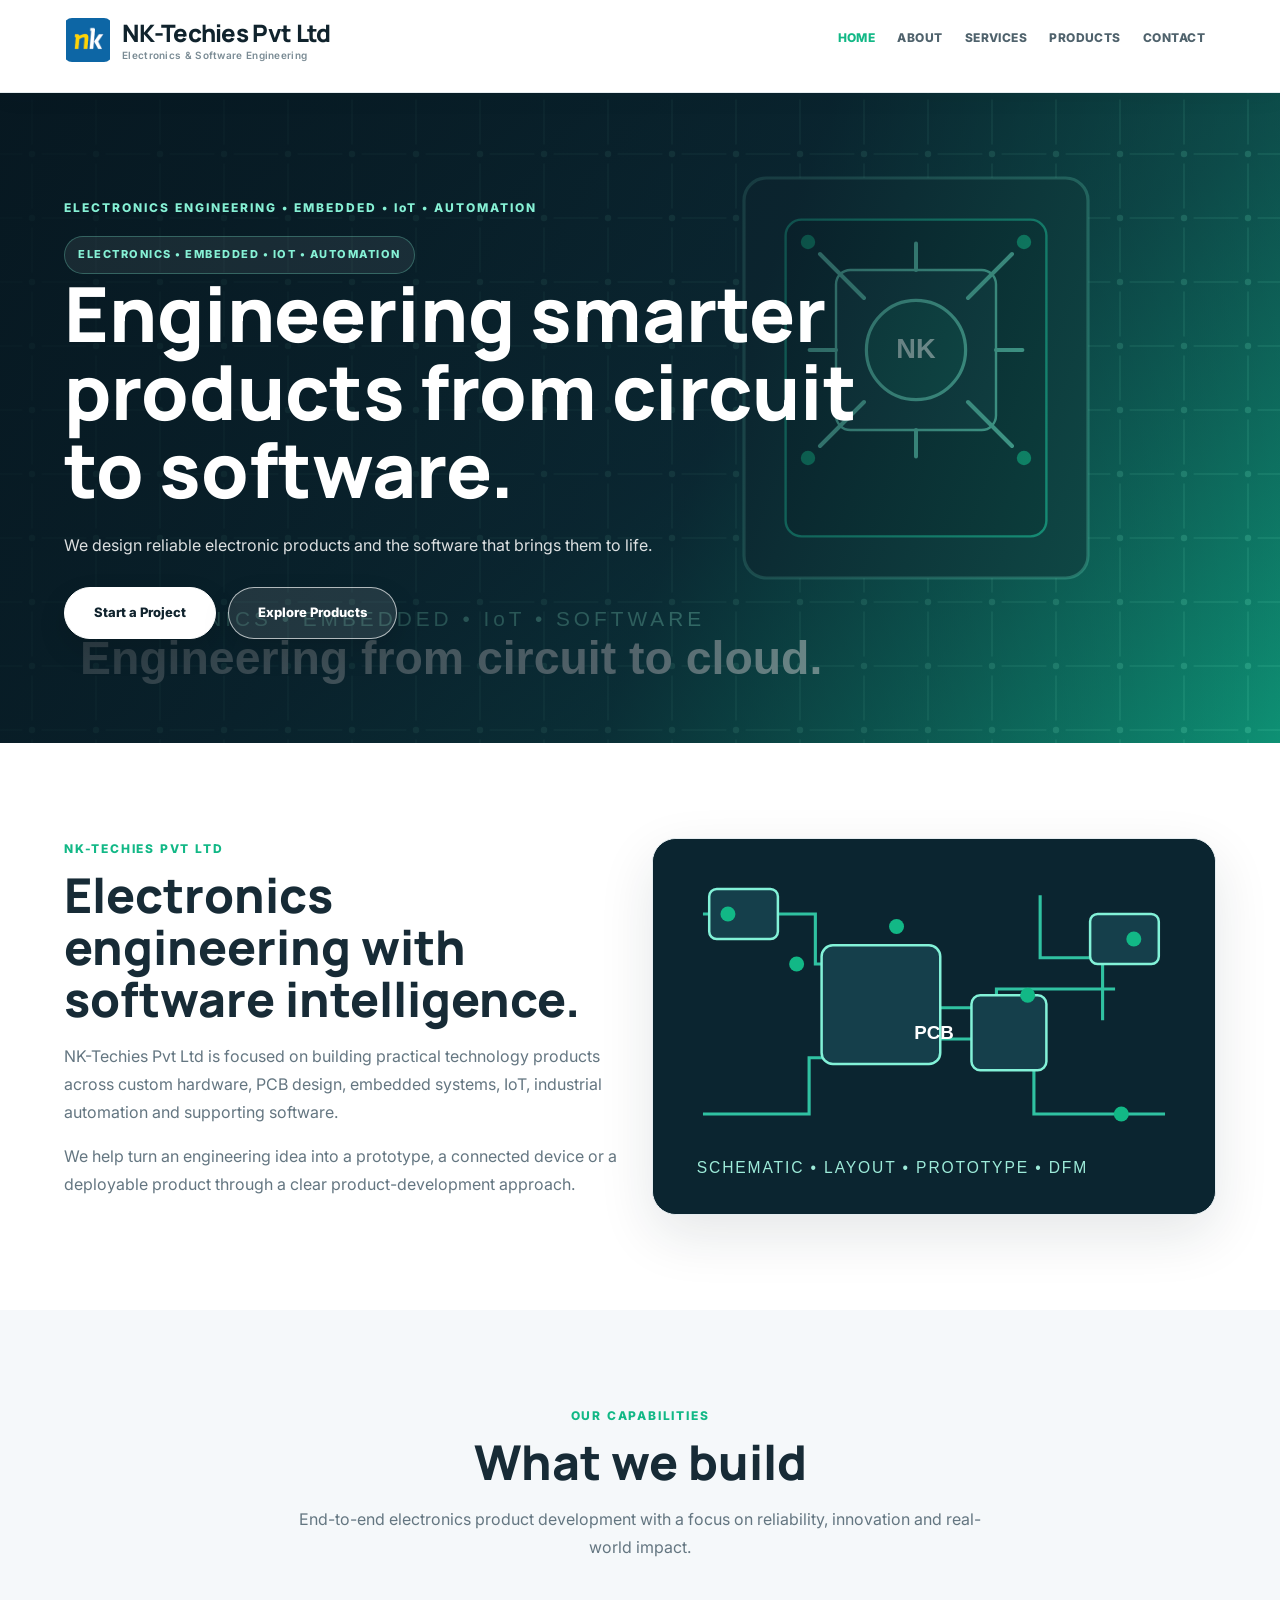
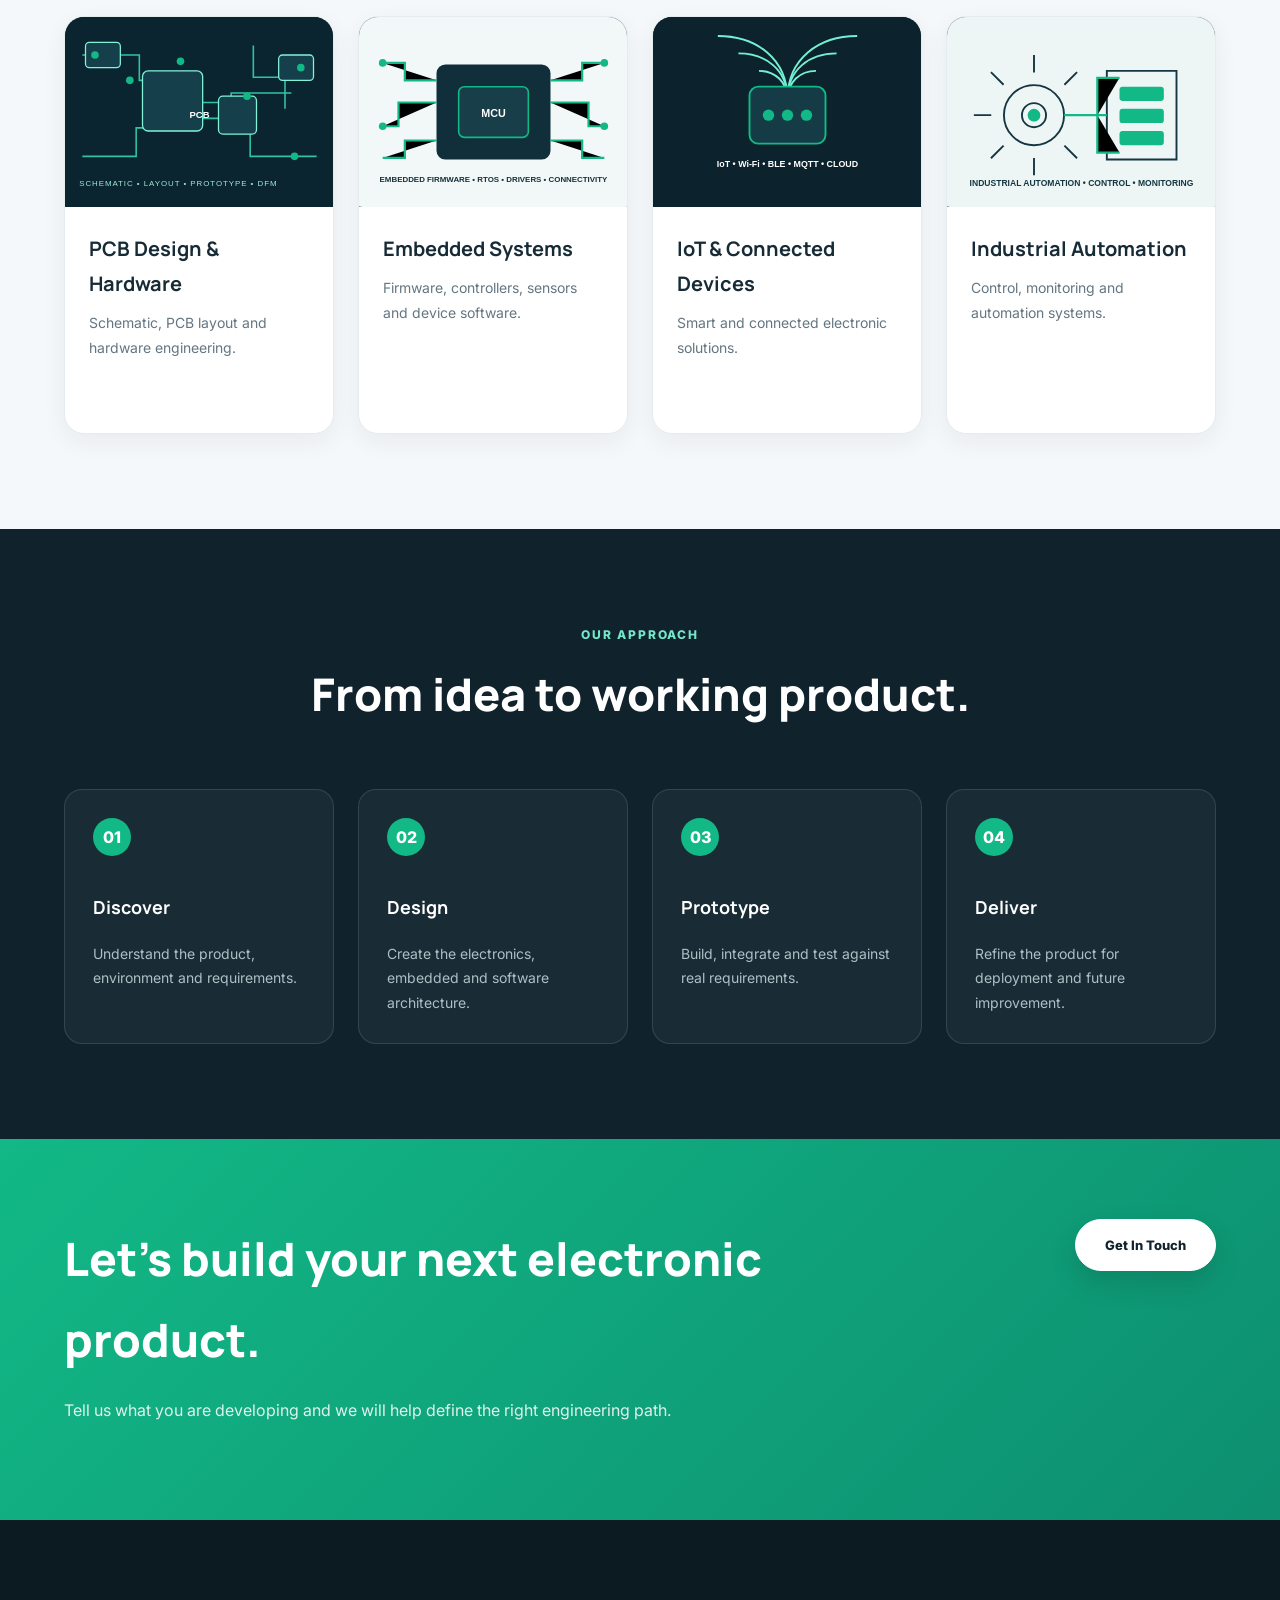
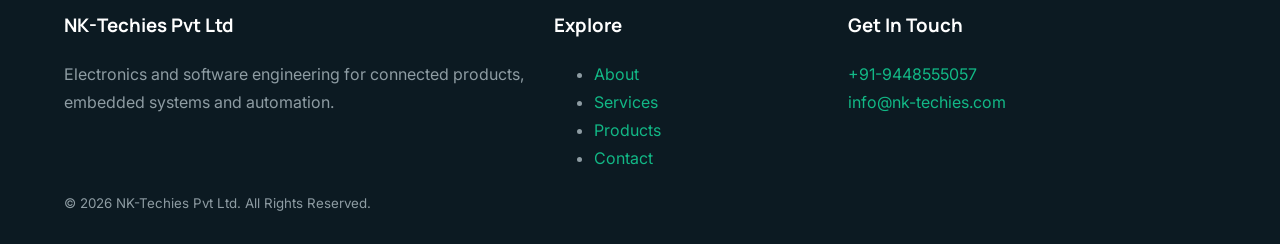
==== commit 24b69c1b: "Update company name to NK-Techies Pvt Ltd" ====
--- a/index.html
+++ b/index.html
@@ -1 +1 @@
-<!DOCTYPE html><html lang="en"><head><meta charset="utf-8"><meta name="viewport" content="width=device-width,initial-scale=1"><title>NK-TECHIES | Electronics & Software Engineering</title><meta name="description" content="NK-TECHIES builds electronics, embedded systems, IoT and industrial automation products with integrated software engineering."><link rel="stylesheet" href="css/style.css"><link rel="stylesheet" href="css/electronics.css"></head><body><div id="page"><nav class="gtco-nav"><div class="gtco-container"><div class="row"><div class="col-sm-5 col-xs-12"><div id="gtco-logo"><a href="index.html"><img src="logo.png" alt="NK-Techies logo"><span>NK-TECHIES<small>Electronics & Software Engineering</small></span></a></div></div><div class="col-sm-7 col-xs-12 text-right menu-1"><ul><li class="active"><a href="index.html">Home</a></li><li><a href="about.html">About</a></li><li><a href="services.html">Services</a></li><li><a href="portfolio.html">Products</a></li><li><a href="contact.html">Contact</a></li></ul></div></div></div></nav><header id="gtco-header" class="gtco-cover" style="background-image:url(images/electronics-hero.svg)"><div class="overlay"></div><div class="gtco-container"><div class="display-t"><div class="display-tc"><span class="eyebrow">ELECTRONICS • EMBEDDED • IoT • AUTOMATION</span><h1>Engineering smarter products from circuit to software.</h1><p>We design reliable electronic products and the software that brings them to life.</p><div class="hero-actions"><a href="contact.html" class="btn btn-white btn-lg">Start a Project</a><a href="portfolio.html" class="btn btn-white btn-outline btn-lg">Explore Products</a></div></div></div></div></header><section class="electronics-intro"><div class="gtco-container"><div class="row"><div class="col-md-6"><div class="section-kicker">NK-TECHIES</div><h2>Electronics engineering with software intelligence.</h2><p>NK-TECHIES is focused on building practical technology products across custom hardware, PCB design, embedded systems, IoT, industrial automation and supporting software.</p><p>We help turn an engineering idea into a prototype, a connected device or a deployable product through a clear product-development approach.</p></div><div class="col-md-6"><div class="electronics-visual"><img src="images/pcb-design.svg" alt="PCB and electronics engineering"></div></div></div></div></section><section id="solutions" class="solution-section"><div class="gtco-container"><div class="gtco-heading"><div class="section-kicker">Our capabilities</div><h2>What we build</h2><p>End-to-end electronics product development with a focus on reliability, innovation and real-world impact.</p></div><div class="row"><div class="col-md-3 col-sm-6"><div class="electronics-card"><img src="images/pcb-design.svg" alt="PCB design"><div class="card-body"><h3>PCB Design & Hardware</h3><p>Schematic, PCB layout and hardware engineering.</p></div></div></div><div class="col-md-3 col-sm-6"><div class="electronics-card"><img src="images/embedded-system.svg" alt="Embedded systems"><div class="card-body"><h3>Embedded Systems</h3><p>Firmware, controllers, sensors and device software.</p></div></div></div><div class="col-md-3 col-sm-6"><div class="electronics-card"><img src="images/iot-device.svg" alt="IoT connected device"><div class="card-body"><h3>IoT & Connected Devices</h3><p>Smart and connected electronic solutions.</p></div></div></div><div class="col-md-3 col-sm-6"><div class="electronics-card"><img src="images/industrial-automation.svg" alt="Industrial automation"><div class="card-body"><h3>Industrial Automation</h3><p>Control, monitoring and automation systems.</p></div></div></div></div></div></section><section class="process-section"><div class="gtco-container"><div class="gtco-heading"><div class="section-kicker" style="color:#75e6ca">Our approach</div><h2>From idea to working product.</h2></div><div class="row"><div class="col-md-3 col-sm-6"><div class="process-step"><span class="num">01</span><h3>Discover</h3><p>Understand the product, environment and requirements.</p></div></div><div class="col-md-3 col-sm-6"><div class="process-step"><span class="num">02</span><h3>Design</h3><p>Create the electronics, embedded and software architecture.</p></div></div><div class="col-md-3 col-sm-6"><div class="process-step"><span class="num">03</span><h3>Prototype</h3><p>Build, integrate and test against real requirements.</p></div></div><div class="col-md-3 col-sm-6"><div class="process-step"><span class="num">04</span><h3>Deliver</h3><p>Refine the product for deployment and future improvement.</p></div></div></div></div></section><section class="cta-electronics"><div class="gtco-container"><div class="row"><div class="col-md-8"><h2>Let's build your next electronic product.</h2><p>Tell us what you are developing and we will help define the right engineering path.</p></div><div class="col-md-4 text-right"><a href="contact.html" class="btn btn-white btn-lg">Get In Touch</a></div></div></div></section><footer id="gtco-footer"><div class="gtco-container"><div class="row"><div class="col-md-5"><h3>NK-TECHIES</h3><p>Electronics and software engineering for connected products, embedded systems and automation.</p></div><div class="col-md-3"><h3>Explore</h3><ul class="gtco-footer-links"><li><a href="about.html">About</a></li><li><a href="services.html">Services</a></li><li><a href="portfolio.html">Products</a></li><li><a href="contact.html">Contact</a></li></ul></div><div class="col-md-4"><h3>Get In Touch</h3><p><a href="tel:+919448555057">+91-9448555057</a><br><a href="mailto:info@nk-techies.com">info@nk-techies.com</a></p></div></div><div class="copyright"><small>&copy; 2026 NK-TECHIES. All Rights Reserved.</small></div></div></footer></div></body></html>+<!DOCTYPE html><html lang="en"><head><meta charset="utf-8"><meta name="viewport" content="width=device-width,initial-scale=1"><title>NK-Techies Pvt Ltd | Electronics & Software Engineering</title><meta name="description" content="NK-Techies Pvt Ltd builds electronics, embedded systems, IoT and industrial automation products with integrated software engineering."><link rel="stylesheet" href="css/style.css"><link rel="stylesheet" href="css/electronics.css"></head><body><div id="page"><nav class="gtco-nav"><div class="gtco-container"><div class="row"><div class="col-sm-5 col-xs-12"><div id="gtco-logo"><a href="index.html"><img src="logo.png" alt="NK-Techies Pvt Ltd logo"><span>NK-Techies Pvt Ltd<small>Electronics & Software Engineering</small></span></a></div></div><div class="col-sm-7 col-xs-12 text-right menu-1"><ul><li class="active"><a href="index.html">Home</a></li><li><a href="about.html">About</a></li><li><a href="services.html">Services</a></li><li><a href="portfolio.html">Products</a></li><li><a href="contact.html">Contact</a></li></ul></div></div></div></nav><header id="gtco-header" class="gtco-cover" style="background-image:url(images/electronics-hero.svg)"><div class="overlay"></div><div class="gtco-container"><div class="display-t"><div class="display-tc"><span class="eyebrow">ELECTRONICS • EMBEDDED • IoT • AUTOMATION</span><h1>Engineering smarter products from circuit to software.</h1><p>We design reliable electronic products and the software that brings them to life.</p><div class="hero-actions"><a href="contact.html" class="btn btn-white btn-lg">Start a Project</a><a href="portfolio.html" class="btn btn-white btn-outline btn-lg">Explore Products</a></div></div></div></div></header><section class="electronics-intro"><div class="gtco-container"><div class="row"><div class="col-md-6"><div class="section-kicker">NK-Techies Pvt Ltd</div><h2>Electronics engineering with software intelligence.</h2><p>NK-Techies Pvt Ltd is focused on building practical technology products across custom hardware, PCB design, embedded systems, IoT, industrial automation and supporting software.</p><p>We help turn an engineering idea into a prototype, a connected device or a deployable product through a clear product-development approach.</p></div><div class="col-md-6"><div class="electronics-visual"><img src="images/pcb-design.svg" alt="PCB and electronics engineering"></div></div></div></div></section><section id="solutions" class="solution-section"><div class="gtco-container"><div class="gtco-heading"><div class="section-kicker">Our capabilities</div><h2>What we build</h2><p>End-to-end electronics product development with a focus on reliability, innovation and real-world impact.</p></div><div class="row"><div class="col-md-3 col-sm-6"><div class="electronics-card"><img src="images/pcb-design.svg" alt="PCB design"><div class="card-body"><h3>PCB Design & Hardware</h3><p>Schematic, PCB layout and hardware engineering.</p></div></div></div><div class="col-md-3 col-sm-6"><div class="electronics-card"><img src="images/embedded-system.svg" alt="Embedded systems"><div class="card-body"><h3>Embedded Systems</h3><p>Firmware, controllers, sensors and device software.</p></div></div></div><div class="col-md-3 col-sm-6"><div class="electronics-card"><img src="images/iot-device.svg" alt="IoT connected device"><div class="card-body"><h3>IoT & Connected Devices</h3><p>Smart and connected electronic solutions.</p></div></div></div><div class="col-md-3 col-sm-6"><div class="electronics-card"><img src="images/industrial-automation.svg" alt="Industrial automation"><div class="card-body"><h3>Industrial Automation</h3><p>Control, monitoring and automation systems.</p></div></div></div></div></div></section><section class="process-section"><div class="gtco-container"><div class="gtco-heading"><div class="section-kicker" style="color:#75e6ca">Our approach</div><h2>From idea to working product.</h2></div><div class="row"><div class="col-md-3 col-sm-6"><div class="process-step"><span class="num">01</span><h3>Discover</h3><p>Understand the product, environment and requirements.</p></div></div><div class="col-md-3 col-sm-6"><div class="process-step"><span class="num">02</span><h3>Design</h3><p>Create the electronics, embedded and software architecture.</p></div></div><div class="col-md-3 col-sm-6"><div class="process-step"><span class="num">03</span><h3>Prototype</h3><p>Build, integrate and test against real requirements.</p></div></div><div class="col-md-3 col-sm-6"><div class="process-step"><span class="num">04</span><h3>Deliver</h3><p>Refine the product for deployment and future improvement.</p></div></div></div></div></section><section class="cta-electronics"><div class="gtco-container"><div class="row"><div class="col-md-8"><h2>Let's build your next electronic product.</h2><p>Tell us what you are developing and we will help define the right engineering path.</p></div><div class="col-md-4 text-right"><a href="contact.html" class="btn btn-white btn-lg">Get In Touch</a></div></div></div></section><footer id="gtco-footer"><div class="gtco-container"><div class="row"><div class="col-md-5"><h3>NK-Techies Pvt Ltd</h3><p>Electronics and software engineering for connected products, embedded systems and automation.</p></div><div class="col-md-3"><h3>Explore</h3><ul class="gtco-footer-links"><li><a href="about.html">About</a></li><li><a href="services.html">Services</a></li><li><a href="portfolio.html">Products</a></li><li><a href="contact.html">Contact</a></li></ul></div><div class="col-md-4"><h3>Get In Touch</h3><p><a href="tel:+919448555057">+91-9448555057</a><br><a href="mailto:info@nk-techies.com">info@nk-techies.com</a></p></div></div><div class="copyright"><small>&copy; 2026 NK-Techies Pvt Ltd. All Rights Reserved.</small></div></div></footer></div></body></html>
